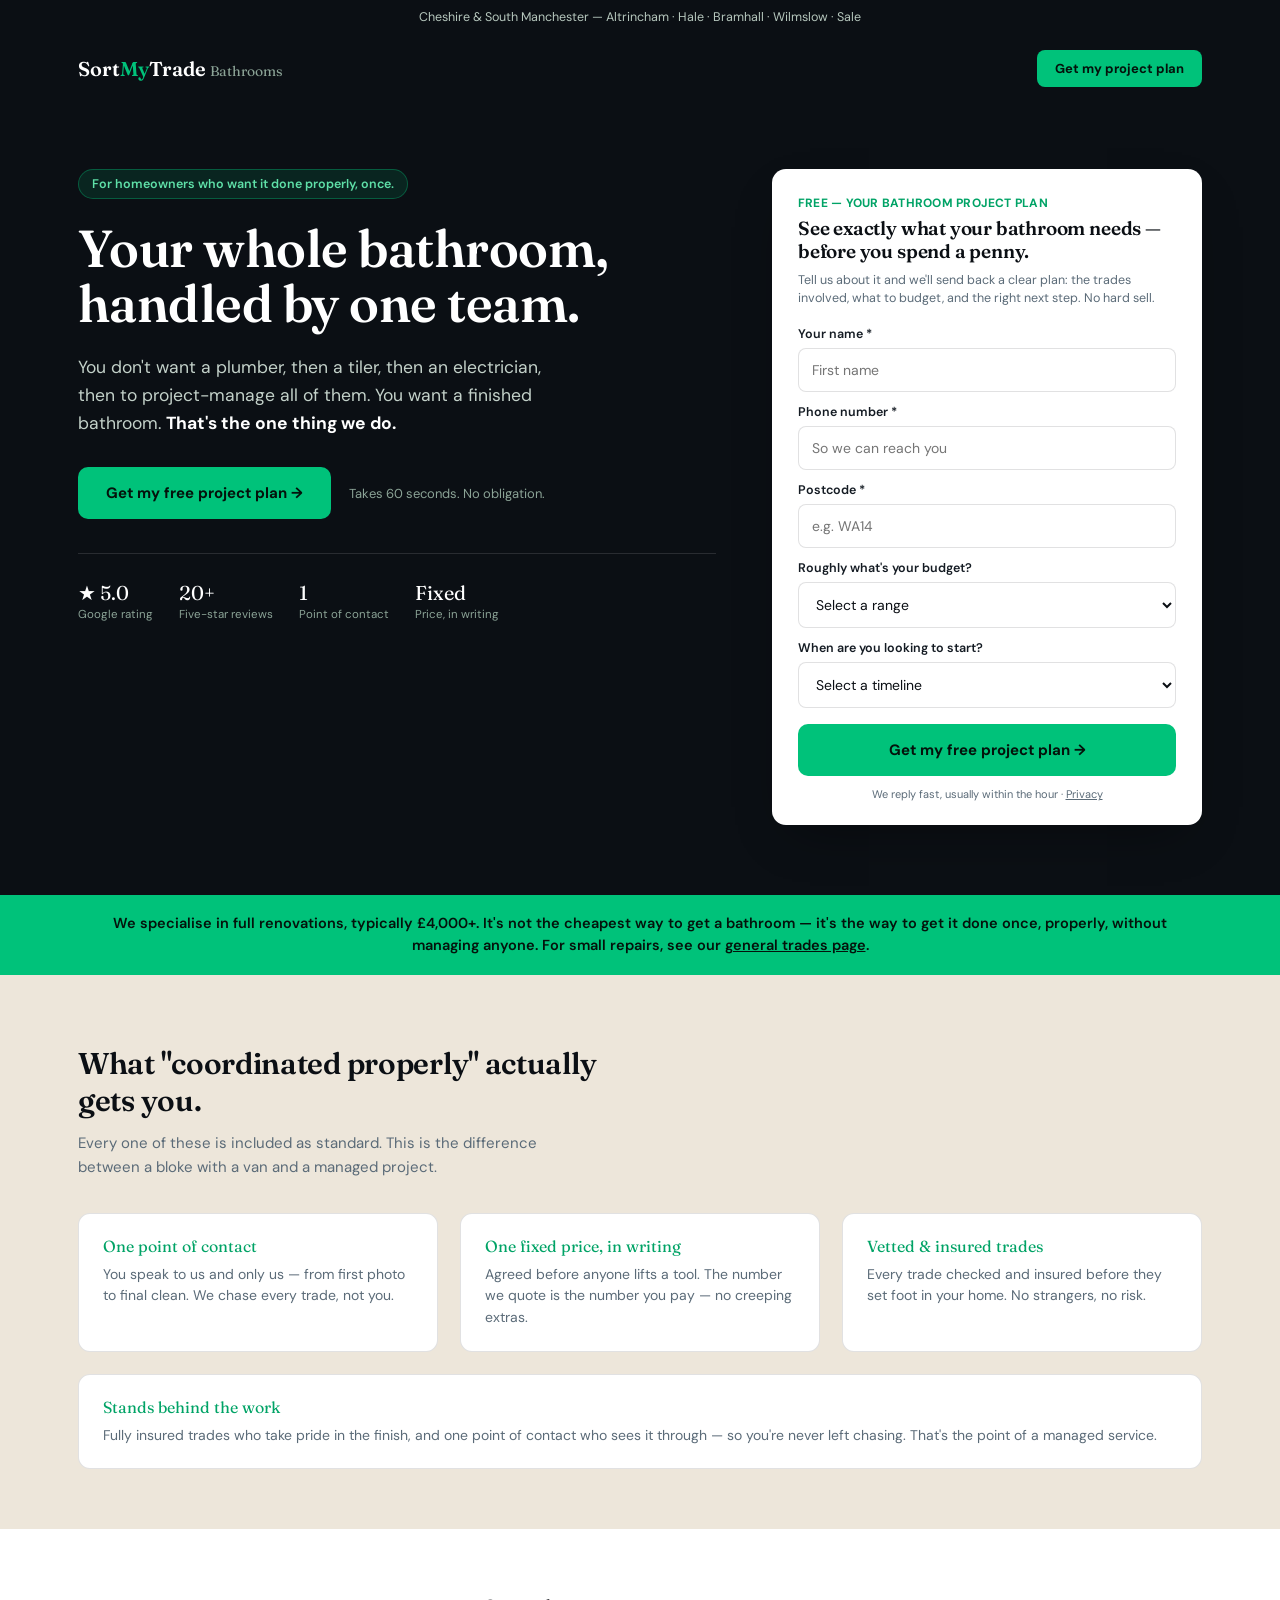
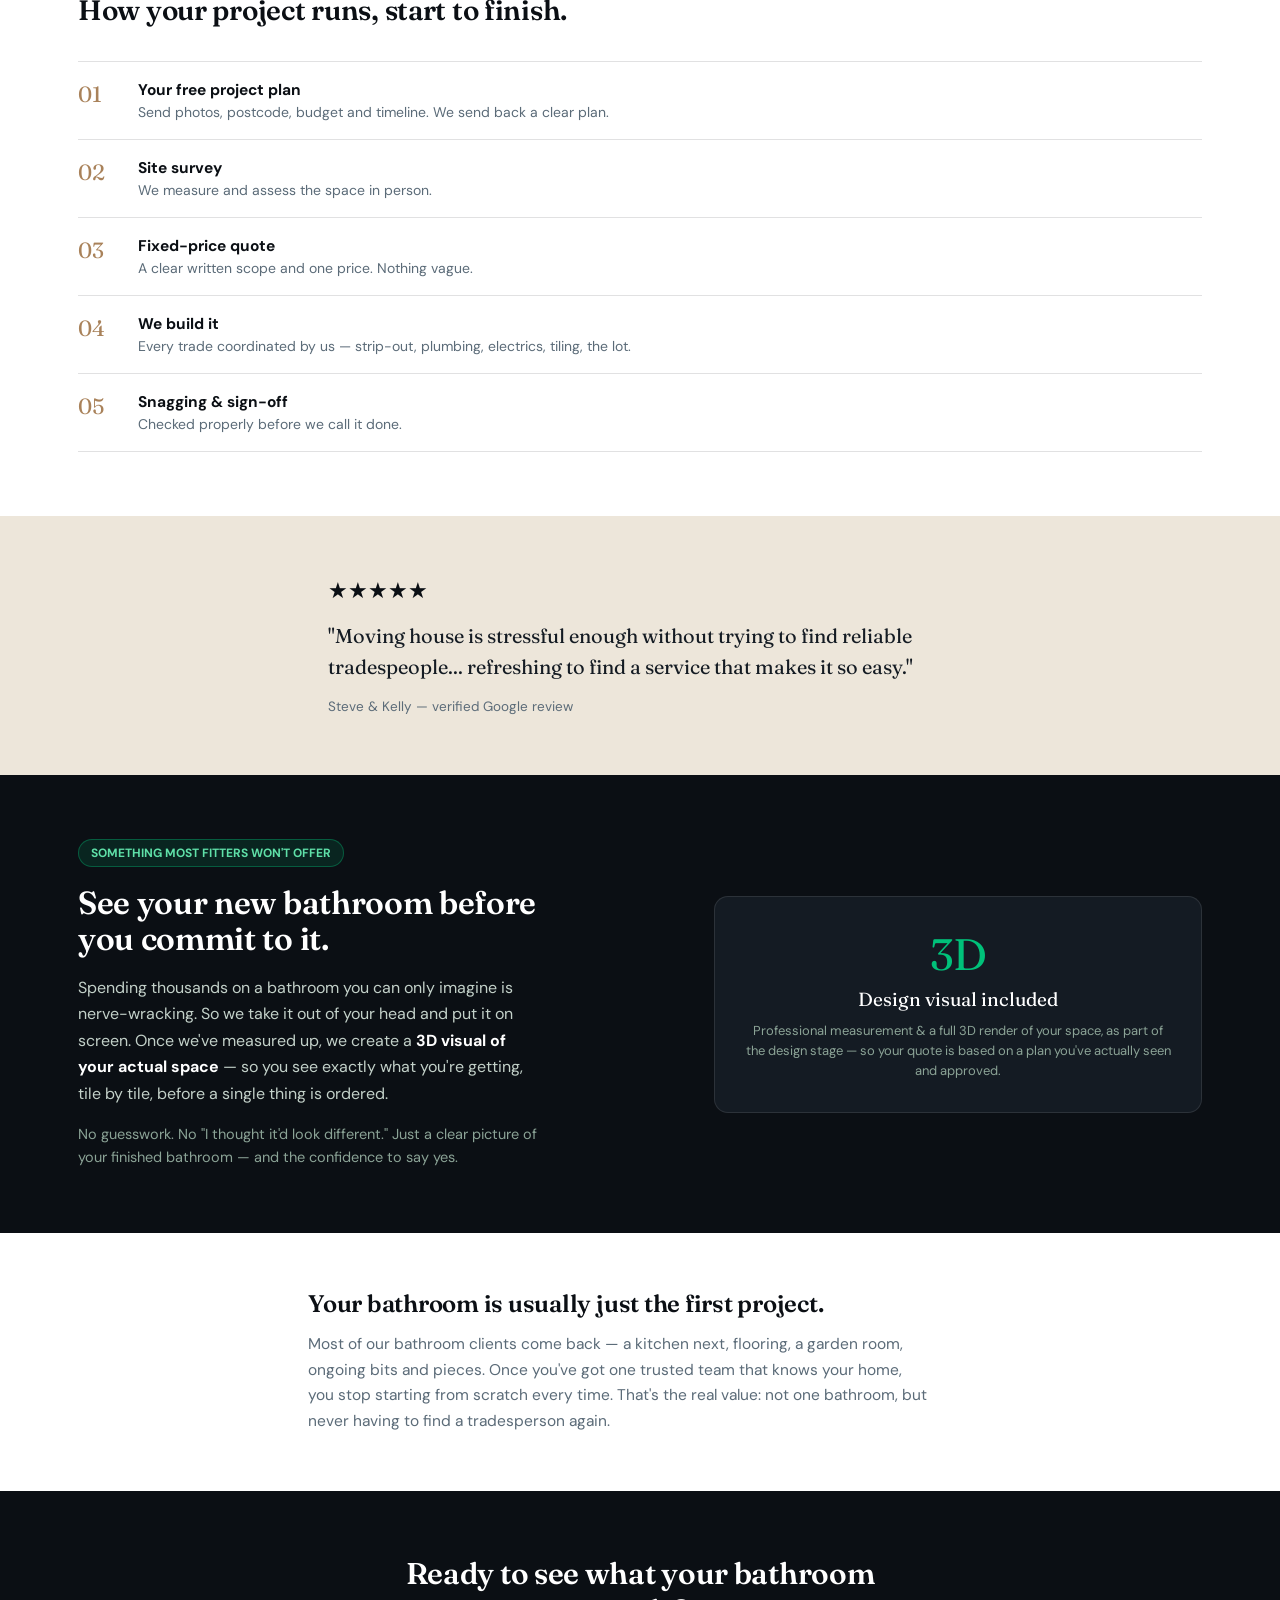
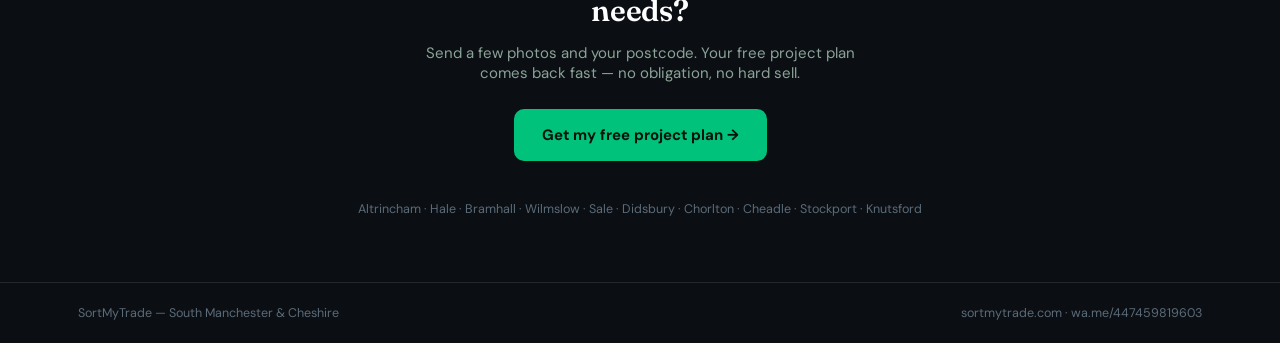
==== bathrooms.html @ dcad5e4a "Update bathrooms.html" ====
<!DOCTYPE html>
<html lang="en">
<head>
<!-- Google tag (gtag.js) -->
<script async src="https://www.googletagmanager.com/gtag/js?id=AW-18396685081"></script>
<script>
  window.dataLayer = window.dataLayer || [];
  function gtag(){dataLayer.push(arguments);}
  gtag('js', new Date());
  gtag('config', 'AW-18396685081');
</script>

<meta charset="UTF-8">
<meta name="viewport" content="width=device-width, initial-scale=1, viewport-fit=cover">
<title>Bathroom Renovations, Coordinated Properly — SortMyTrade | South Manchester & Cheshire</title>
<meta name="description" content="One team, one fixed price, one point of contact. We coordinate your entire bathroom renovation so you never chase a tradesperson again. Free bathroom project plan.">
<link rel="preconnect" href="https://fonts.googleapis.com">
<link rel="preconnect" href="https://fonts.gstatic.com" crossorigin>
<link rel="stylesheet" href="https://fonts.googleapis.com/css2?family=Fraunces:opsz,wght@9..144,400;9..144,600&family=DM+Sans:wght@400;500;600;700&display=swap">
<style>
  :root{--ink:#0B0F14;--ink2:#141B23;--stone:#EDE6DA;--panel:#FFFFFF;--emerald:#00C27A;--emerald-deep:#00A366;--slate:#5B6B78;--brass:#A9825A;--line:rgba(11,15,20,.12);}
  *{box-sizing:border-box}
  body{margin:0;font-family:'DM Sans',sans-serif;color:var(--ink);background:var(--stone);-webkit-font-smoothing:antialiased}
  h1,h2,h3{font-family:'Fraunces',serif;font-weight:600;letter-spacing:-.01em;margin:0}
  a{text-decoration:none;color:inherit}
  button{font-family:inherit}
  .wrap{max-width:1180px;margin:0 auto;padding:0 28px}
  .cta{display:inline-flex;align-items:center;gap:10px;background:var(--emerald);color:#04120B;font-weight:700;font-size:15px;padding:16px 28px;border-radius:10px;border:none;cursor:pointer;transition:background .15s,transform .1s}
  .cta:hover{background:var(--emerald-deep);color:#fff}
  .cta:active{transform:translateY(1px)}
  select,input{font-family:'DM Sans',sans-serif;font-size:14px;padding:12px 13px;border:1px solid var(--line);border-radius:8px;background:#fff;color:var(--ink);width:100%}
  select:focus,input:focus{outline:2px solid var(--emerald-deep);outline-offset:1px}
  label{font-size:12.5px;font-weight:600;color:var(--ink2);display:block;margin-bottom:6px}
  .hero-row,.proc-row{display:flex}
  @media(max-width:760px){.hero-h1{font-size:36px !important}.hero-row{flex-direction:column !important}.proc-row{flex-direction:column !important}.stack-mob{flex-direction:column !important}}
</style>
</head>
<body>
<div style="width:100%;min-height:100vh;background:var(--stone)">

  <div style="background:var(--ink);color:#B6C7BD;padding:9px 0;font-size:12.5px;text-align:center">Cheshire &amp; South Manchester — Altrincham · Hale · Bramhall · Wilmslow · Sale</div>

  <div style="background:var(--ink);padding:16px 0 26px">
    <div class="wrap" style="display:flex;align-items:center;justify-content:space-between">
      <div style="font-family:'Fraunces',serif;font-size:20px;font-weight:600;color:#fff">Sort<span style="color:var(--emerald)">My</span>Trade <span style="font-weight:400;color:#8BA396;font-size:14px">Bathrooms</span></div>
      <a href="#form" style="background:var(--emerald);color:#04120B;font-weight:700;font-size:13px;padding:10px 18px;border-radius:8px">Get my project plan</a>
    </div>
  </div>

  <div style="background:var(--ink);padding:56px 0 70px">
    <div class="wrap hero-row" style="gap:56px;align-items:flex-start;flex-wrap:wrap">
      <div style="flex:1 1 490px;min-width:300px">
        <div style="display:inline-block;background:rgba(0,194,122,.12);border:1px solid rgba(0,194,122,.35);color:#5FE0A8;font-size:12.5px;font-weight:600;padding:6px 13px;border-radius:20px;margin-bottom:22px">For homeowners who want it done properly, once.</div>
        <h1 class="hero-h1" style="color:#fff;font-size:52px;line-height:1.06;max-width:600px">Your whole bathroom, handled by one team.</h1>
        <p style="color:#C3D1C9;font-size:17.5px;line-height:1.6;max-width:490px;margin:22px 0 0">You don't want a plumber, then a tiler, then an electrician, then to project-manage all of them. You want a finished bathroom. <b style="color:#fff">That's the one thing we do.</b></p>
        <div style="display:flex;align-items:center;gap:18px;flex-wrap:wrap;margin:30px 0 0">
          <a href="#form" class="cta">Get my free project plan →</a>
          <span style="color:#8BA396;font-size:13px">Takes 60 seconds. No obligation.</span>
        </div>
        <div style="display:flex;gap:26px;flex-wrap:wrap;margin:34px 0 0;padding-top:26px;border-top:1px solid rgba(255,255,255,.12)">
          <div><div style="font-family:'Fraunces',serif;font-size:20px;color:#fff">★ 5.0</div><div style="font-size:11.5px;color:#8BA396;margin-top:2px">Google rating</div></div>
          <div><div style="font-family:'Fraunces',serif;font-size:20px;color:#fff">20+</div><div style="font-size:11.5px;color:#8BA396;margin-top:2px">Five-star reviews</div></div>
          <div><div style="font-family:'Fraunces',serif;font-size:20px;color:#fff">1</div><div style="font-size:11.5px;color:#8BA396;margin-top:2px">Point of contact</div></div>
          <div><div style="font-family:'Fraunces',serif;font-size:20px;color:#fff">Fixed</div><div style="font-size:11.5px;color:#8BA396;margin-top:2px">Price, in writing</div></div>
        </div>
      </div>

      <div id="form" style="flex:1 1 370px;min-width:300px;max-width:430px;background:var(--panel);border-radius:14px;padding:26px 26px 24px;box-shadow:0 20px 50px -20px rgba(0,0,0,.45)">
        <div style="font-size:12px;font-weight:700;color:var(--emerald-deep);letter-spacing:.02em;margin-bottom:6px">FREE — YOUR BATHROOM PROJECT PLAN</div>
        <h3 style="font-size:19px;line-height:1.2">See exactly what your bathroom needs — before you spend a penny.</h3>
        <p style="font-size:12.5px;color:var(--slate);margin:8px 0 18px;line-height:1.5">Tell us about it and we'll send back a clear plan: the trades involved, what to budget, and the right next step. No hard sell.</p>
        <div style="margin-bottom:12px"><label for="name">Your name *</label><input id="name" type="text" placeholder="First name"></div>
        <div style="margin-bottom:12px"><label for="phone">Phone number *</label><input id="phone" type="tel" placeholder="So we can reach you"></div>
        <div style="margin-bottom:12px"><label for="postcode">Postcode *</label><input id="postcode" type="text" placeholder="e.g. WA14"></div>
        <div style="margin-bottom:12px"><label for="budget">Roughly what's your budget?</label>
          <select id="budget"><option value="">Select a range</option><option value="Under £4,000">Under £4,000 (smaller update)</option><option value="£4,000–£7,000">£4,000–£7,000</option><option value="£7,000–£12,000">£7,000–£12,000</option><option value="£12,000+">£12,000+</option></select>
        </div>
        <div style="margin-bottom:16px"><label for="timeline">When are you looking to start?</label>
          <select id="timeline"><option value="">Select a timeline</option><option value="ASAP">As soon as possible</option><option value="Within 3 months">Within 3 months</option><option value="3–6 months">3–6 months</option><option value="Just planning">Just planning for now</option></select>
        </div>
        <div id="form-error" style="display:none;font-size:12px;color:#c0392b;margin-bottom:10px">Please add your name, phone and postcode.</div>
        <button id="formCta" class="cta" style="width:100%;justify-content:center">Get my free project plan →</button>
        <button id="waCta" class="cta" style="width:100%;justify-content:center;margin-top:10px;background:#20232b;color:#fff;display:none">Or continue on WhatsApp →</button>
        <div style="text-align:center;font-size:11px;color:var(--slate);margin-top:11px">We reply fast, usually within the hour · <a href="privacy.html" style="color:var(--slate);text-decoration:underline">Privacy</a></div>
      </div>
    </div>
  </div>

  <div style="background:var(--emerald);padding:18px 0">
    <div class="wrap" style="text-align:center;color:#04120B;font-size:14.5px;font-weight:600;line-height:1.5">We specialise in full renovations, typically £4,000+. It's not the cheapest way to get a bathroom — it's the way to get it done once, properly, without managing anyone. For small repairs, see our <a href="index.html" style="color:#04120B;text-decoration:underline">general trades page</a>.</div>
  </div>

  <div style="padding:70px 0 60px">
    <div class="wrap">
      <h2 style="font-size:30px;max-width:540px">What "coordinated properly" actually gets you.</h2>
      <p style="color:var(--slate);font-size:15px;max-width:520px;margin:12px 0 34px;line-height:1.6">Every one of these is included as standard. This is the difference between a bloke with a van and a managed project.</p>
      <div class="hero-row stack-mob" style="gap:22px;flex-wrap:wrap">
        <div style="flex:1 1 280px;background:var(--panel);border-radius:12px;padding:22px 24px;border:1px solid var(--line)"><div style="font-family:'Fraunces',serif;font-size:16px;color:var(--emerald-deep);margin-bottom:8px">One point of contact</div><div style="font-size:14px;color:var(--slate);line-height:1.55">You speak to us and only us — from first photo to final clean. We chase every trade, not you.</div></div>
        <div style="flex:1 1 280px;background:var(--panel);border-radius:12px;padding:22px 24px;border:1px solid var(--line)"><div style="font-family:'Fraunces',serif;font-size:16px;color:var(--emerald-deep);margin-bottom:8px">One fixed price, in writing</div><div style="font-size:14px;color:var(--slate);line-height:1.55">Agreed before anyone lifts a tool. The number we quote is the number you pay — no creeping extras.</div></div>
        <div style="flex:1 1 280px;background:var(--panel);border-radius:12px;padding:22px 24px;border:1px solid var(--line)"><div style="font-family:'Fraunces',serif;font-size:16px;color:var(--emerald-deep);margin-bottom:8px">Vetted &amp; insured trades</div><div style="font-size:14px;color:var(--slate);line-height:1.55">Every trade checked and insured before they set foot in your home. No strangers, no risk.</div></div>
        <div style="flex:1 1 280px;background:var(--panel);border-radius:12px;padding:22px 24px;border:1px solid var(--line)"><div style="font-family:'Fraunces',serif;font-size:16px;color:var(--emerald-deep);margin-bottom:8px">Stands behind the work</div><div style="font-size:14px;color:var(--slate);line-height:1.55">Fully insured trades who take pride in the finish, and one point of contact who sees it through — so you're never left chasing. That's the point of a managed service.</div></div>
      </div>
    </div>
  </div>

  <div style="background:var(--panel);padding:64px 0">
    <div class="wrap">
      <h2 style="font-size:28px;max-width:520px">How your project runs, start to finish.</h2>
      <div style="margin-top:34px;display:flex;flex-direction:column">
        <div class="proc-row" style="gap:24px;padding:18px 0;border-top:1px solid var(--line)"><div style="font-family:'Fraunces',serif;font-size:22px;color:var(--brass);width:36px;flex-shrink:0">01</div><div style="flex:1"><div style="font-weight:700;font-size:15.5px">Your free project plan</div><div style="color:var(--slate);font-size:14px;margin-top:3px">Send photos, postcode, budget and timeline. We send back a clear plan.</div></div></div>
        <div class="proc-row" style="gap:24px;padding:18px 0;border-top:1px solid var(--line)"><div style="font-family:'Fraunces',serif;font-size:22px;color:var(--brass);width:36px;flex-shrink:0">02</div><div style="flex:1"><div style="font-weight:700;font-size:15.5px">Site survey</div><div style="color:var(--slate);font-size:14px;margin-top:3px">We measure and assess the space in person.</div></div></div>
        <div class="proc-row" style="gap:24px;padding:18px 0;border-top:1px solid var(--line)"><div style="font-family:'Fraunces',serif;font-size:22px;color:var(--brass);width:36px;flex-shrink:0">03</div><div style="flex:1"><div style="font-weight:700;font-size:15.5px">Fixed-price quote</div><div style="color:var(--slate);font-size:14px;margin-top:3px">A clear written scope and one price. Nothing vague.</div></div></div>
        <div class="proc-row" style="gap:24px;padding:18px 0;border-top:1px solid var(--line)"><div style="font-family:'Fraunces',serif;font-size:22px;color:var(--brass);width:36px;flex-shrink:0">04</div><div style="flex:1"><div style="font-weight:700;font-size:15.5px">We build it</div><div style="color:var(--slate);font-size:14px;margin-top:3px">Every trade coordinated by us — strip-out, plumbing, electrics, tiling, the lot.</div></div></div>
        <div class="proc-row" style="gap:24px;padding:18px 0;border-top:1px solid var(--line);border-bottom:1px solid var(--line)"><div style="font-family:'Fraunces',serif;font-size:22px;color:var(--brass);width:36px;flex-shrink:0">05</div><div style="flex:1"><div style="font-weight:700;font-size:15.5px">Snagging &amp; sign-off</div><div style="color:var(--slate);font-size:14px;margin-top:3px">Checked properly before we call it done.</div></div></div>
      </div>
    </div>
  </div>

  <div style="background:var(--stone);padding:60px 0">
    <div class="wrap" style="max-width:680px">
      <div style="font-family:'Fraunces',serif;font-size:22px">★★★★★</div>
      <p style="font-size:20px;line-height:1.55;font-family:'Fraunces',serif;font-weight:400;margin:16px 0 0;color:var(--ink2)">"Moving house is stressful enough without trying to find reliable tradespeople... refreshing to find a service that makes it so easy."</p>
      <div style="margin-top:16px;font-size:13.5px;color:var(--slate)">Steve &amp; Kelly — verified Google review</div>
    </div>
  </div>

  <!-- 3D VISUAL — the remarkable differentiator (Godin: risk-reversal made visual) -->
  <div style="background:var(--ink);padding:64px 0">
    <div class="wrap hero-row" style="gap:48px;align-items:center;flex-wrap:wrap">
      <div style="flex:1 1 420px;min-width:300px">
        <div style="display:inline-block;background:rgba(0,194,122,.12);border:1px solid rgba(0,194,122,.35);color:#5FE0A8;font-size:12px;font-weight:700;padding:5px 12px;border-radius:20px;margin-bottom:18px">SOMETHING MOST FITTERS WON'T OFFER</div>
        <h2 style="color:#fff;font-size:32px;line-height:1.12;max-width:460px">See your new bathroom before you commit to it.</h2>
        <p style="color:#C3D1C9;font-size:16px;line-height:1.65;margin:18px 0 0;max-width:460px">
          Spending thousands on a bathroom you can only imagine is nerve-wracking. So we take it out of your head and put it on screen. Once we've measured up, we create a <b style="color:#fff">3D visual of your actual space</b> — so you see exactly what you're getting, tile by tile, before a single thing is ordered.
        </p>
        <p style="color:#8BA396;font-size:14.5px;line-height:1.6;margin:16px 0 0;max-width:460px">
          No guesswork. No "I thought it'd look different." Just a clear picture of your finished bathroom — and the confidence to say yes.
        </p>
      </div>
      <div style="flex:1 1 320px;min-width:280px">
        <div style="background:#141B23;border:1px solid rgba(255,255,255,.1);border-radius:14px;padding:30px;text-align:center">
          <div style="font-family:'Fraunces',serif;font-size:44px;color:var(--emerald)">3D</div>
          <div style="font-family:'Fraunces',serif;font-size:19px;color:#fff;margin-top:6px">Design visual included</div>
          <div style="font-size:13px;color:#8BA396;margin-top:10px;line-height:1.55">Professional measurement &amp; a full 3D render of your space, as part of the design stage — so your quote is based on a plan you've actually seen and approved.</div>
        </div>
      </div>
    </div>
  </div>

  <div style="background:var(--panel);padding:56px 0">
    <div class="wrap" style="max-width:720px">
      <h2 style="font-size:24px;max-width:600px">Your bathroom is usually just the first project.</h2>
      <p style="color:var(--slate);font-size:15.5px;line-height:1.65;margin:14px 0 0;max-width:620px">Most of our bathroom clients come back — a kitchen next, flooring, a garden room, ongoing bits and pieces. Once you've got one trusted team that knows your home, you stop starting from scratch every time. That's the real value: not one bathroom, but never having to find a tradesperson again.</p>
    </div>
  </div>

  <div style="background:var(--ink);padding:64px 0">
    <div class="wrap" style="text-align:center">
      <h2 style="color:#fff;font-size:30px;max-width:520px;margin:0 auto">Ready to see what your bathroom needs?</h2>
      <p style="color:#8BA396;font-size:15px;margin:14px auto 0;max-width:440px">Send a few photos and your postcode. Your free project plan comes back fast — no obligation, no hard sell.</p>
      <div style="margin-top:26px"><a href="#form" class="cta">Get my free project plan →</a></div>
      <div style="margin-top:36px"><span style="color:#5B6B78;font-size:12.5px">Altrincham · Hale · Bramhall · Wilmslow · Sale · Didsbury · Chorlton · Cheadle · Stockport · Knutsford</span></div>
    </div>
  </div>

  <div style="background:var(--ink);padding:22px 0;border-top:1px solid rgba(255,255,255,.1)">
    <div class="wrap" style="display:flex;justify-content:space-between;flex-wrap:wrap;gap:10px">
      <div style="font-size:12.5px;color:#5B6B78">SortMyTrade — South Manchester &amp; Cheshire</div>
      <div style="font-size:12.5px;color:#5B6B78">sortmytrade.com · wa.me/447459819603</div>
    </div>
  </div>
</div>
<script>
  var WA_NUMBER='447459819603';
  function waLink(t){return 'https://wa.me/'+WA_NUMBER+'?text='+encodeURIComponent(t);}

  function getVals(){
    return {
      name: document.getElementById('name').value.trim(),
      phone: document.getElementById('phone').value.trim(),
      postcode: document.getElementById('postcode').value.trim(),
      budget: document.getElementById('budget').value,
      timeline: document.getElementById('timeline').value
    };
  }
  function buildMsg(v){
    return ["Hi, I'd like my free bathroom project plan.",
      'Name: '+(v.name||'—'),
      'Phone: '+(v.phone||'—'),
      'Postcode: '+(v.postcode||'—'),
      'Budget: '+(v.budget||'—'),
      'Timeline: '+(v.timeline||'—')].join('\n');
  }

  // STEP 1 — capture the lead (name+phone+postcode required). This fires FIRST,
  // so you keep the lead even if they never open WhatsApp.
  document.getElementById('formCta').addEventListener('click',function(){
    var v=getVals();
    if(!v.name || !v.phone || !v.postcode){
      document.getElementById('form-error').style.display='block';
      return;
    }
    document.getElementById('form-error').style.display='none';

    // --- LEAD CAPTURE (Formspree) ---
    // Posts the lead to your inbox instantly, even if they never open WhatsApp.
    try{
      fetch('https://formspree.io/f/xdeavvne', {
        method: 'POST',
        headers: {'Content-Type': 'application/json', 'Accept': 'application/json'},
        body: JSON.stringify({
          name: v.name,
          phone: v.phone,
          postcode: v.postcode,
          budget: v.budget || 'not given',
          timeline: v.timeline || 'not given',
          source: 'Bathroom landing page'
        })
      }).catch(function(){ /* fail silently — user still gets the WhatsApp option */ });
    }catch(e){}

    // --- GOOGLE ADS CONVERSION: form submit ---
    // gtag('event','conversion',{'send_to':'AW-XXXXXXXXX/FORM_SUBMIT_LABEL'});

    // Confirm + reveal the WhatsApp option
    var btn=this;
    btn.textContent='✓ Got it — we\u2019ll be in touch';
    btn.style.background='#1a7a3c'; btn.style.color='#fff';
    document.getElementById('waCta').style.display='flex';
  });

  // STEP 2 — optional WhatsApp continue (tracked separately)
  document.getElementById('waCta').addEventListener('click',function(){
    var v=getVals();
    // --- GOOGLE ADS CONVERSION: whatsapp click ---
    // gtag('event','conversion',{'send_to':'AW-XXXXXXXXX/WHATSAPP_LABEL'});
    window.open(waLink(buildMsg(v)),'_blank');
  });
</script>
</body>
</html>
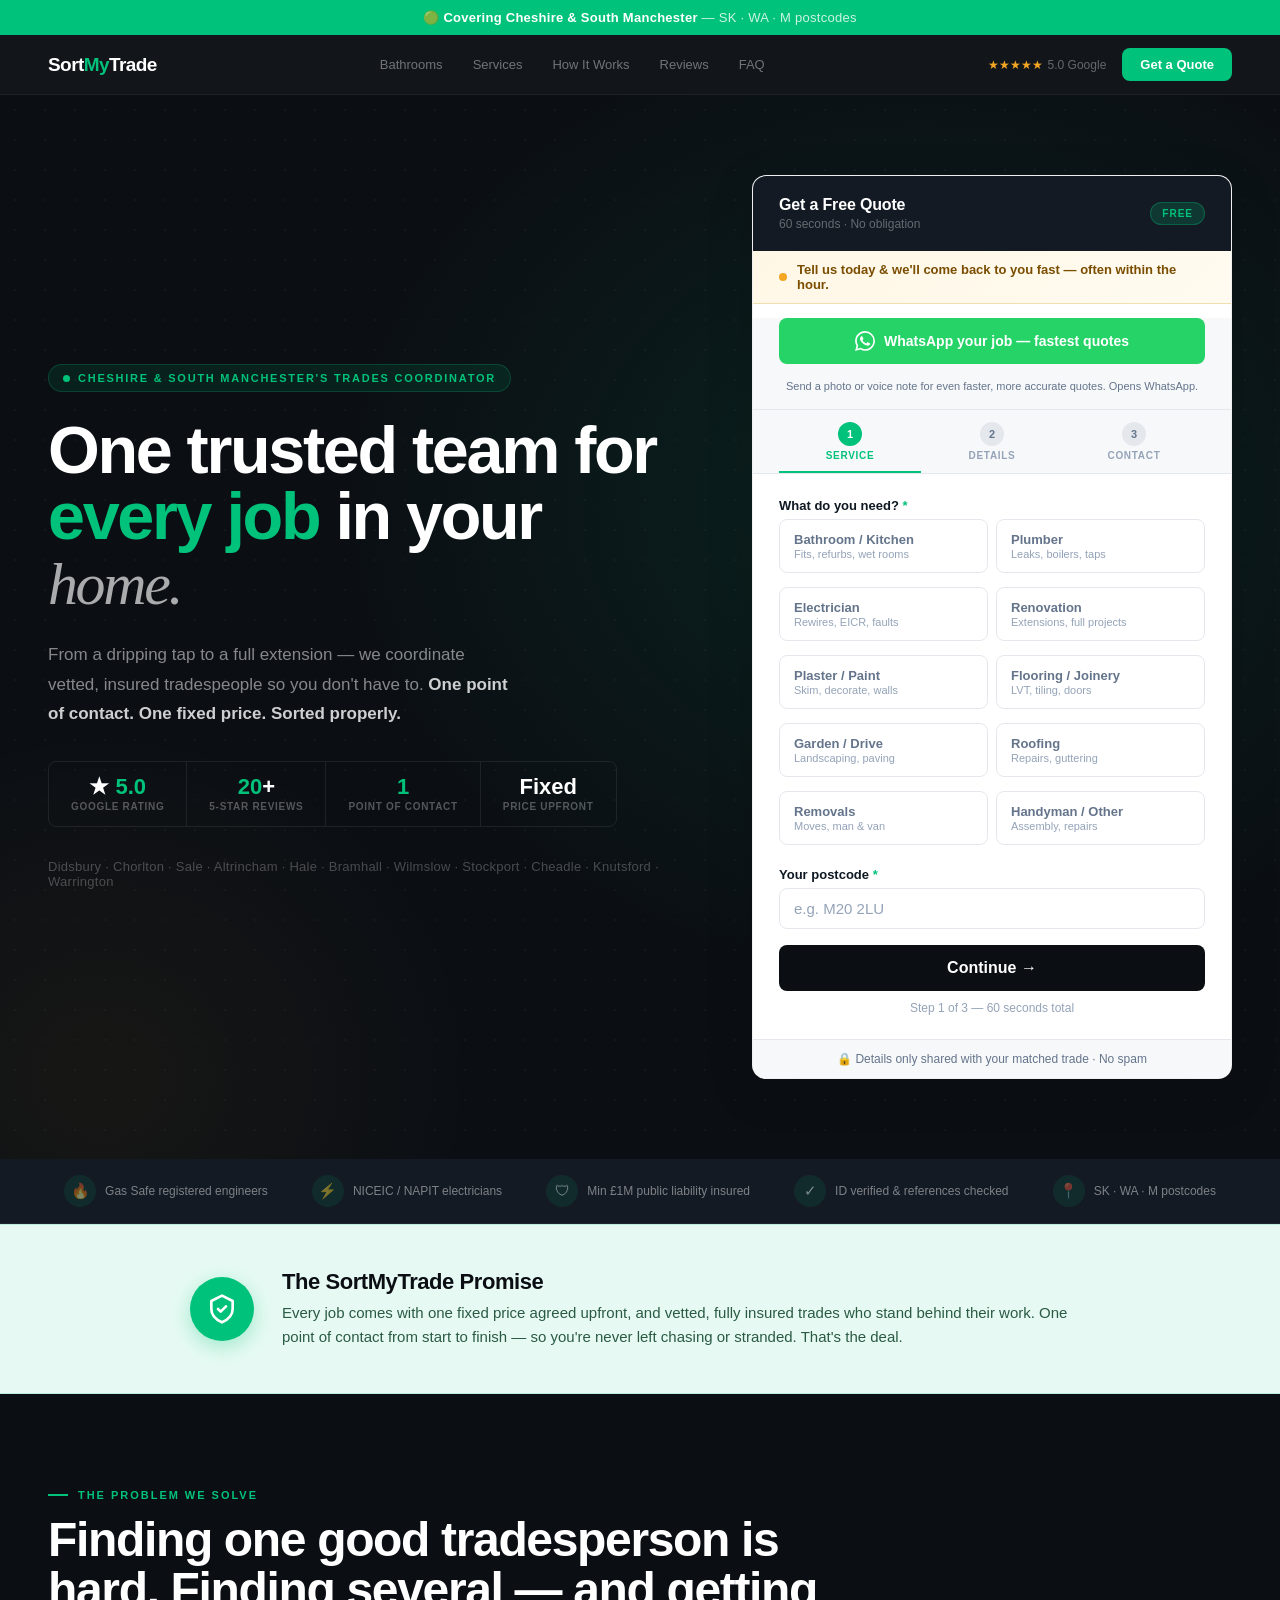
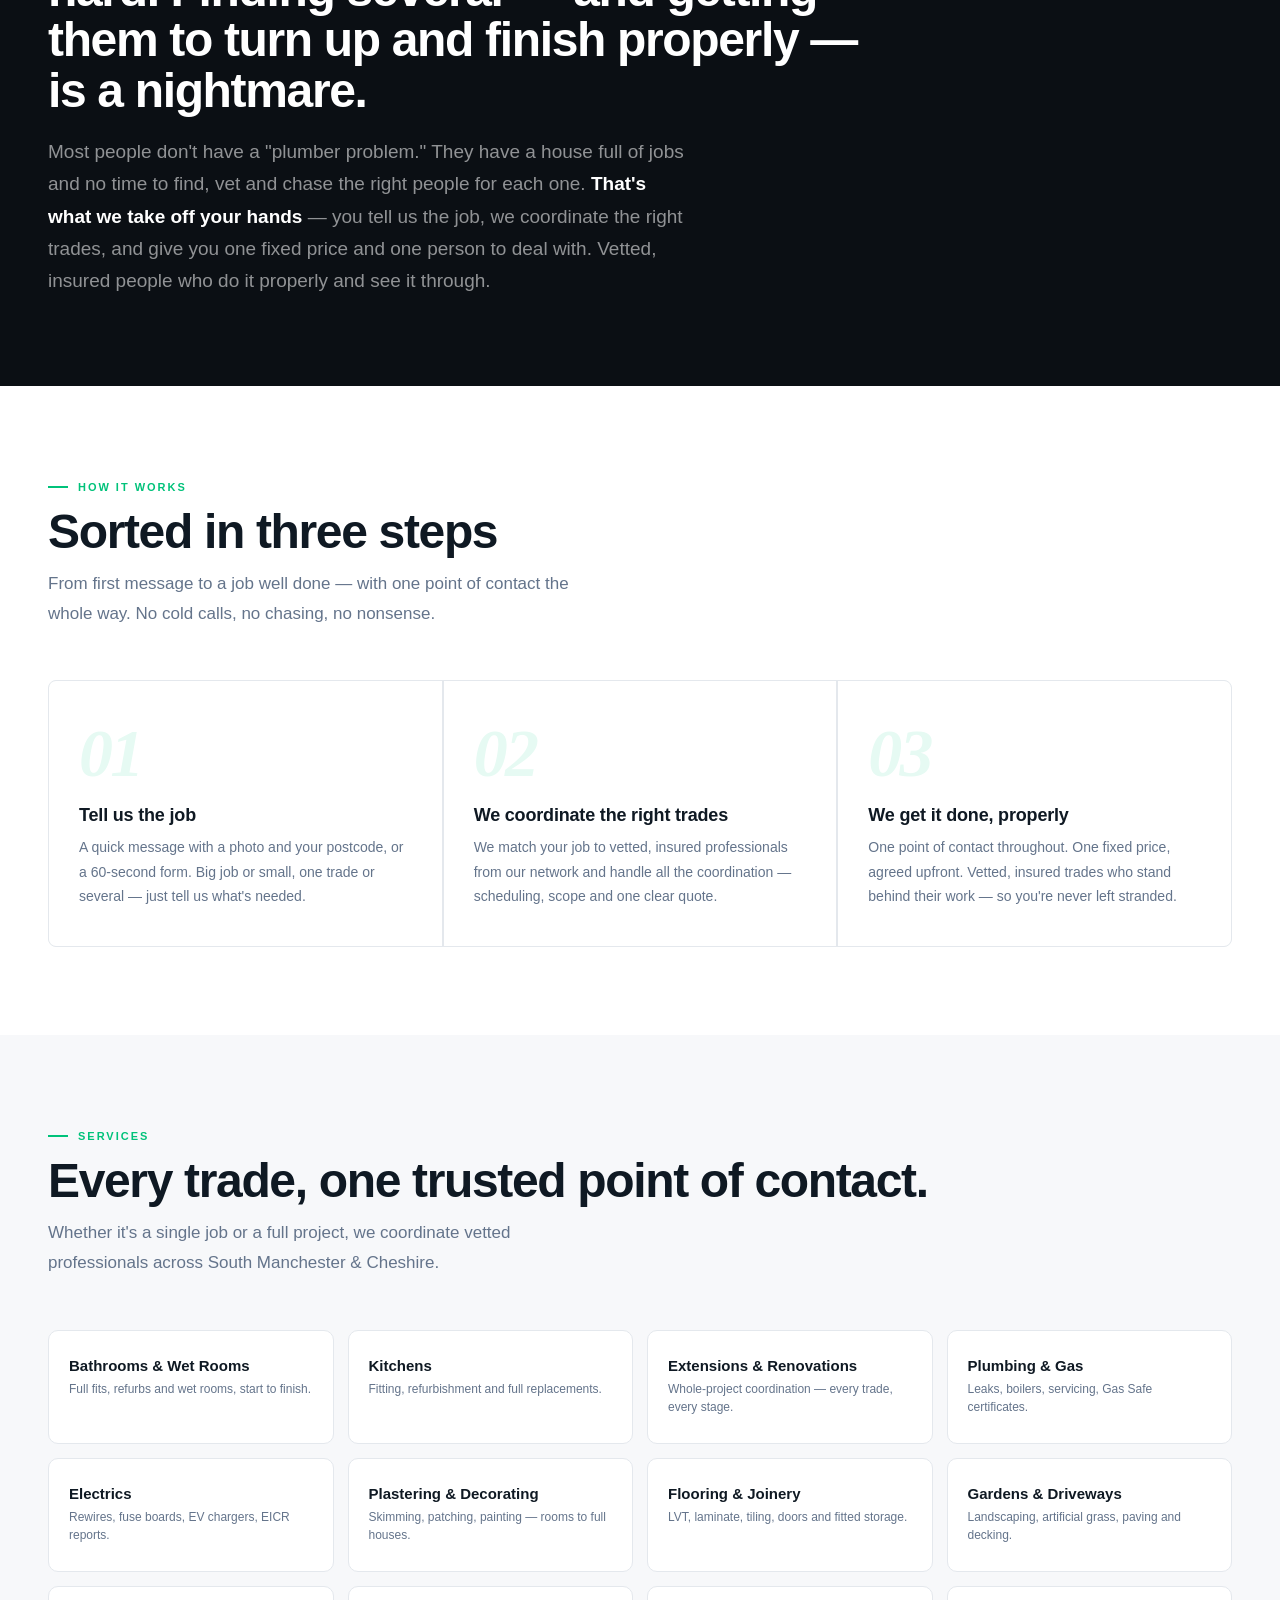
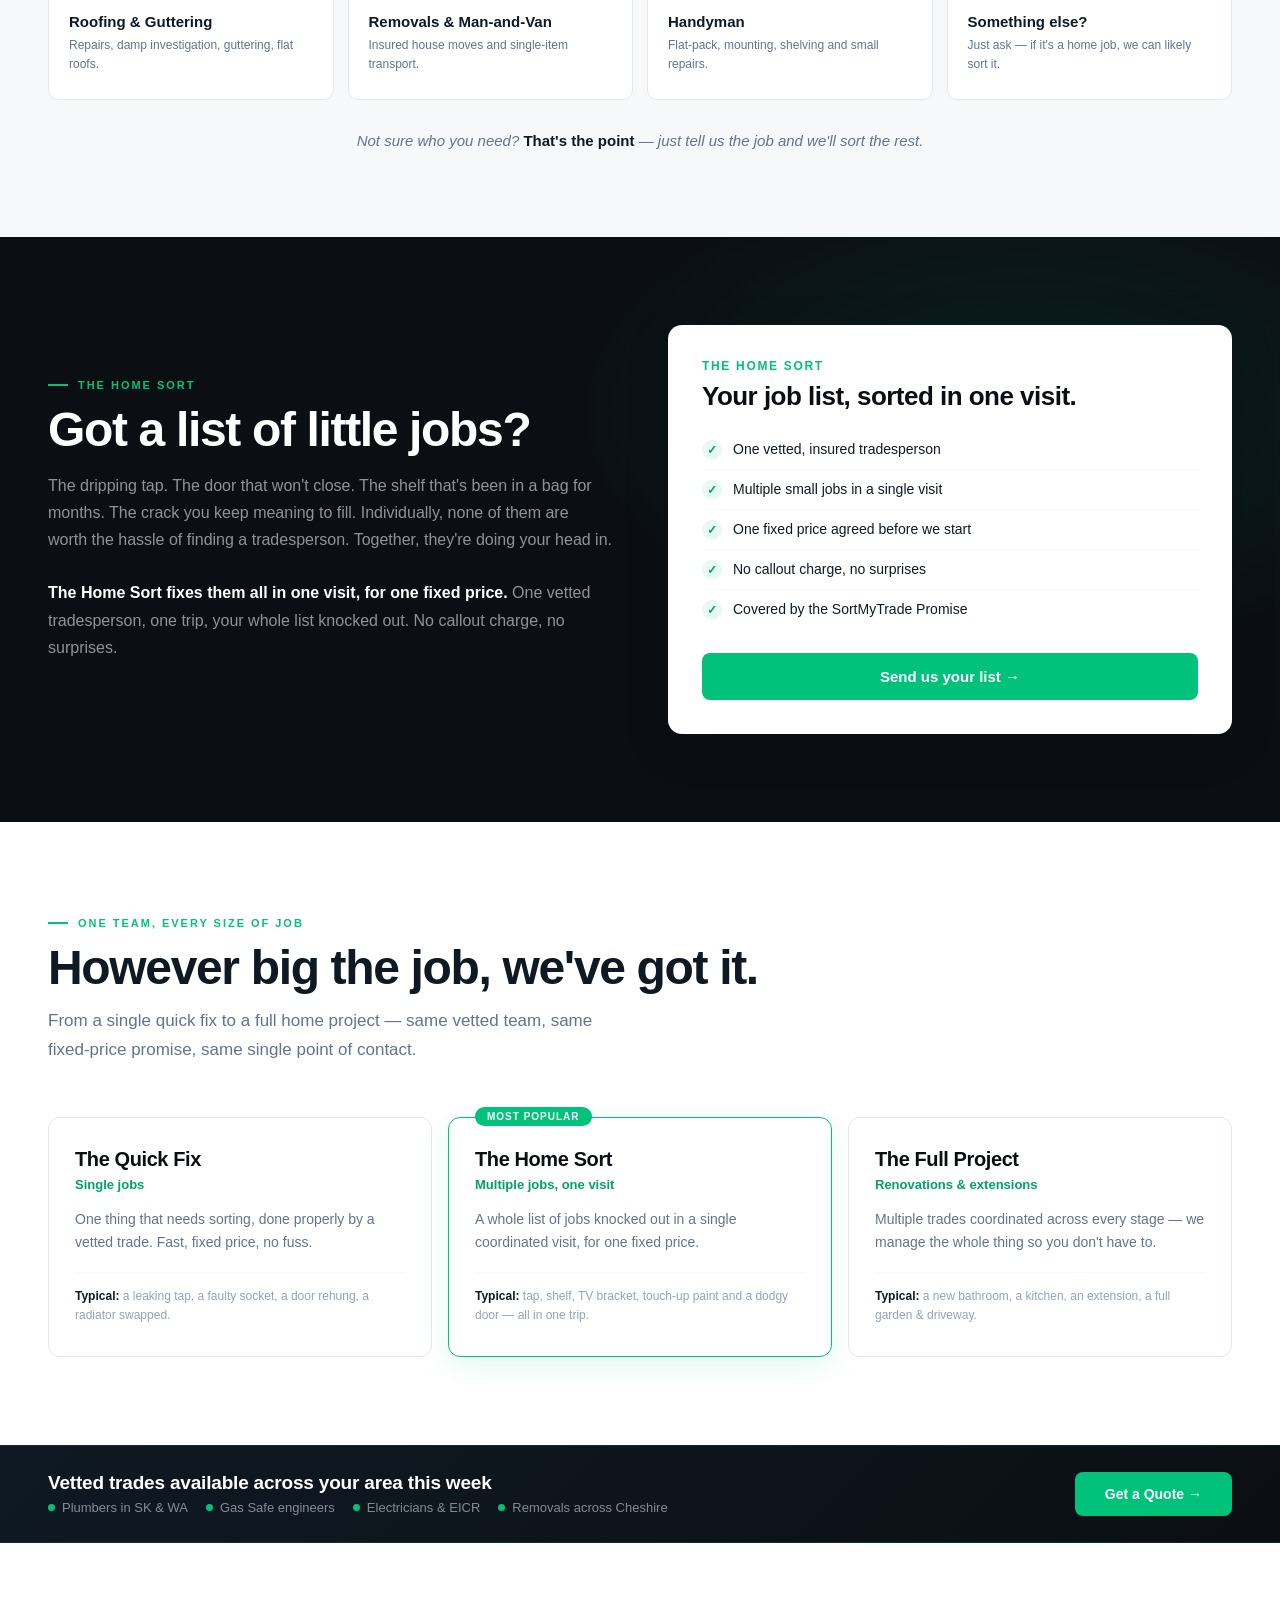
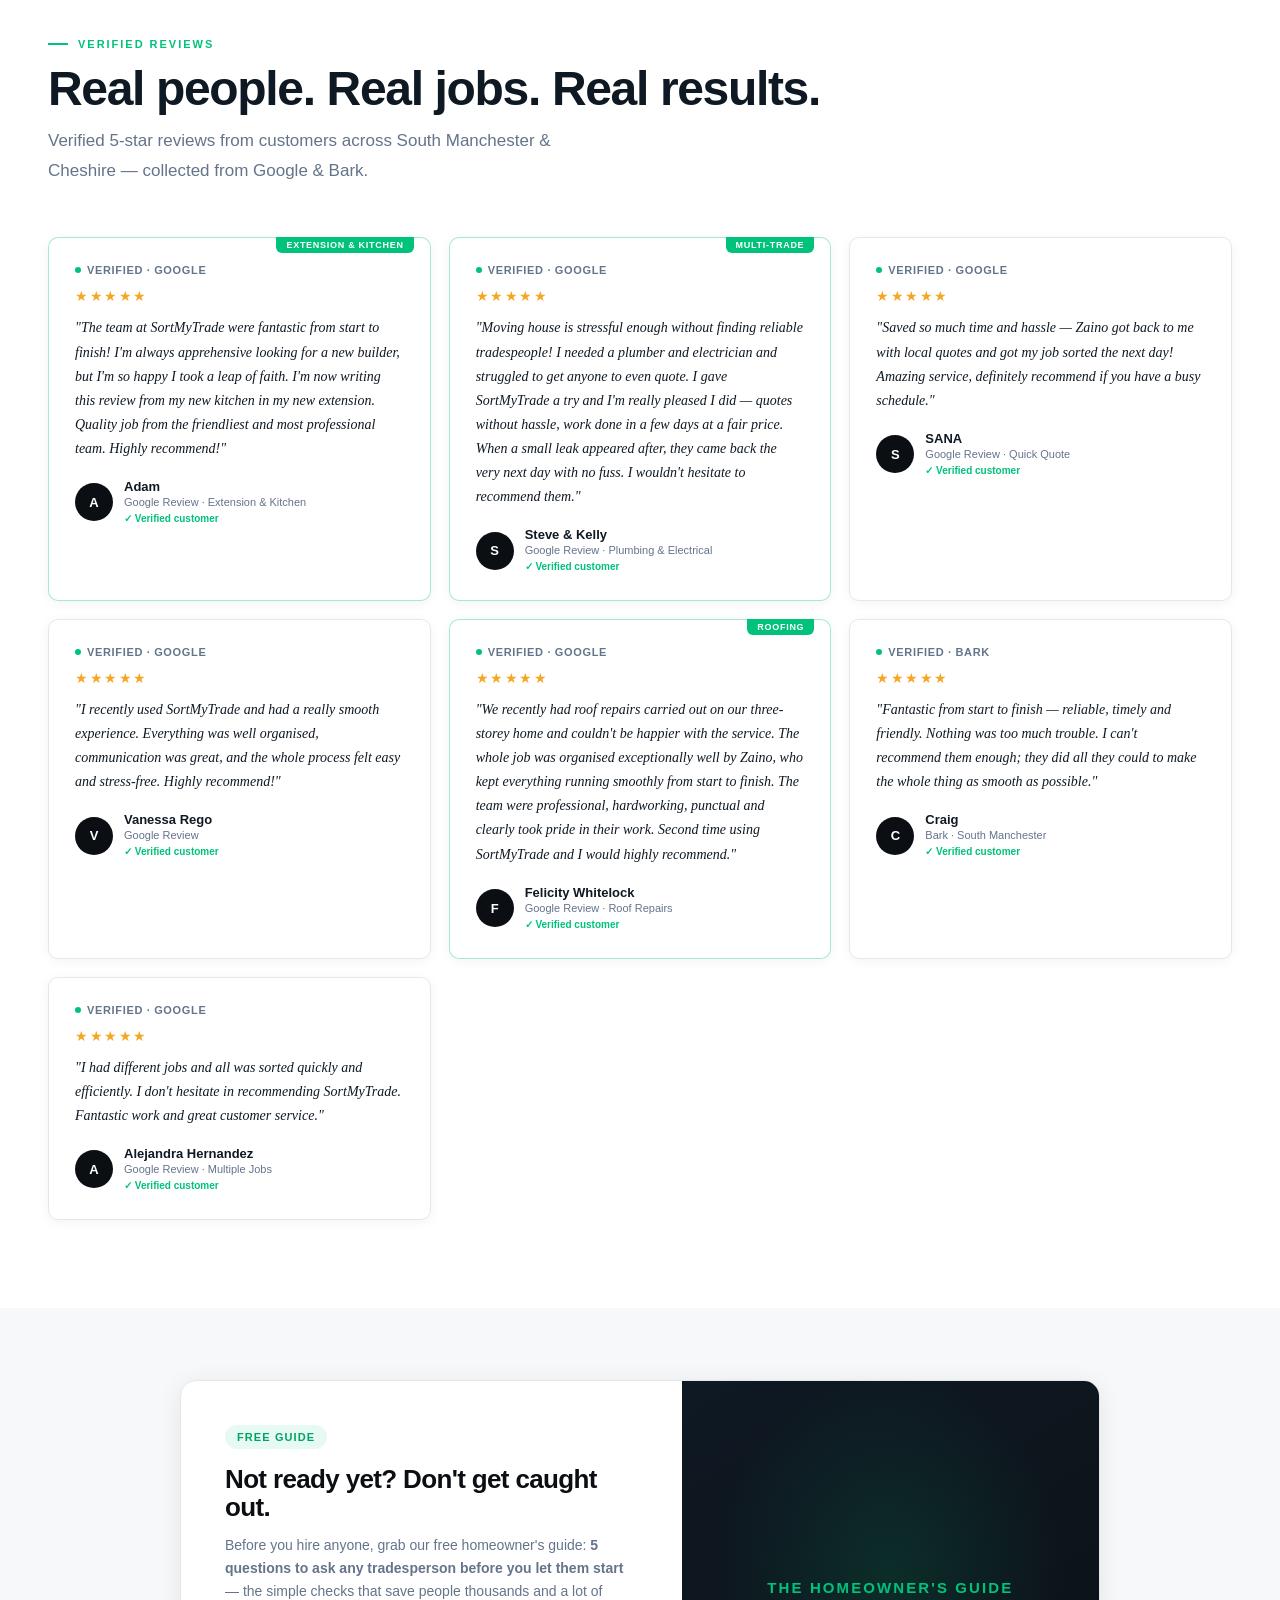
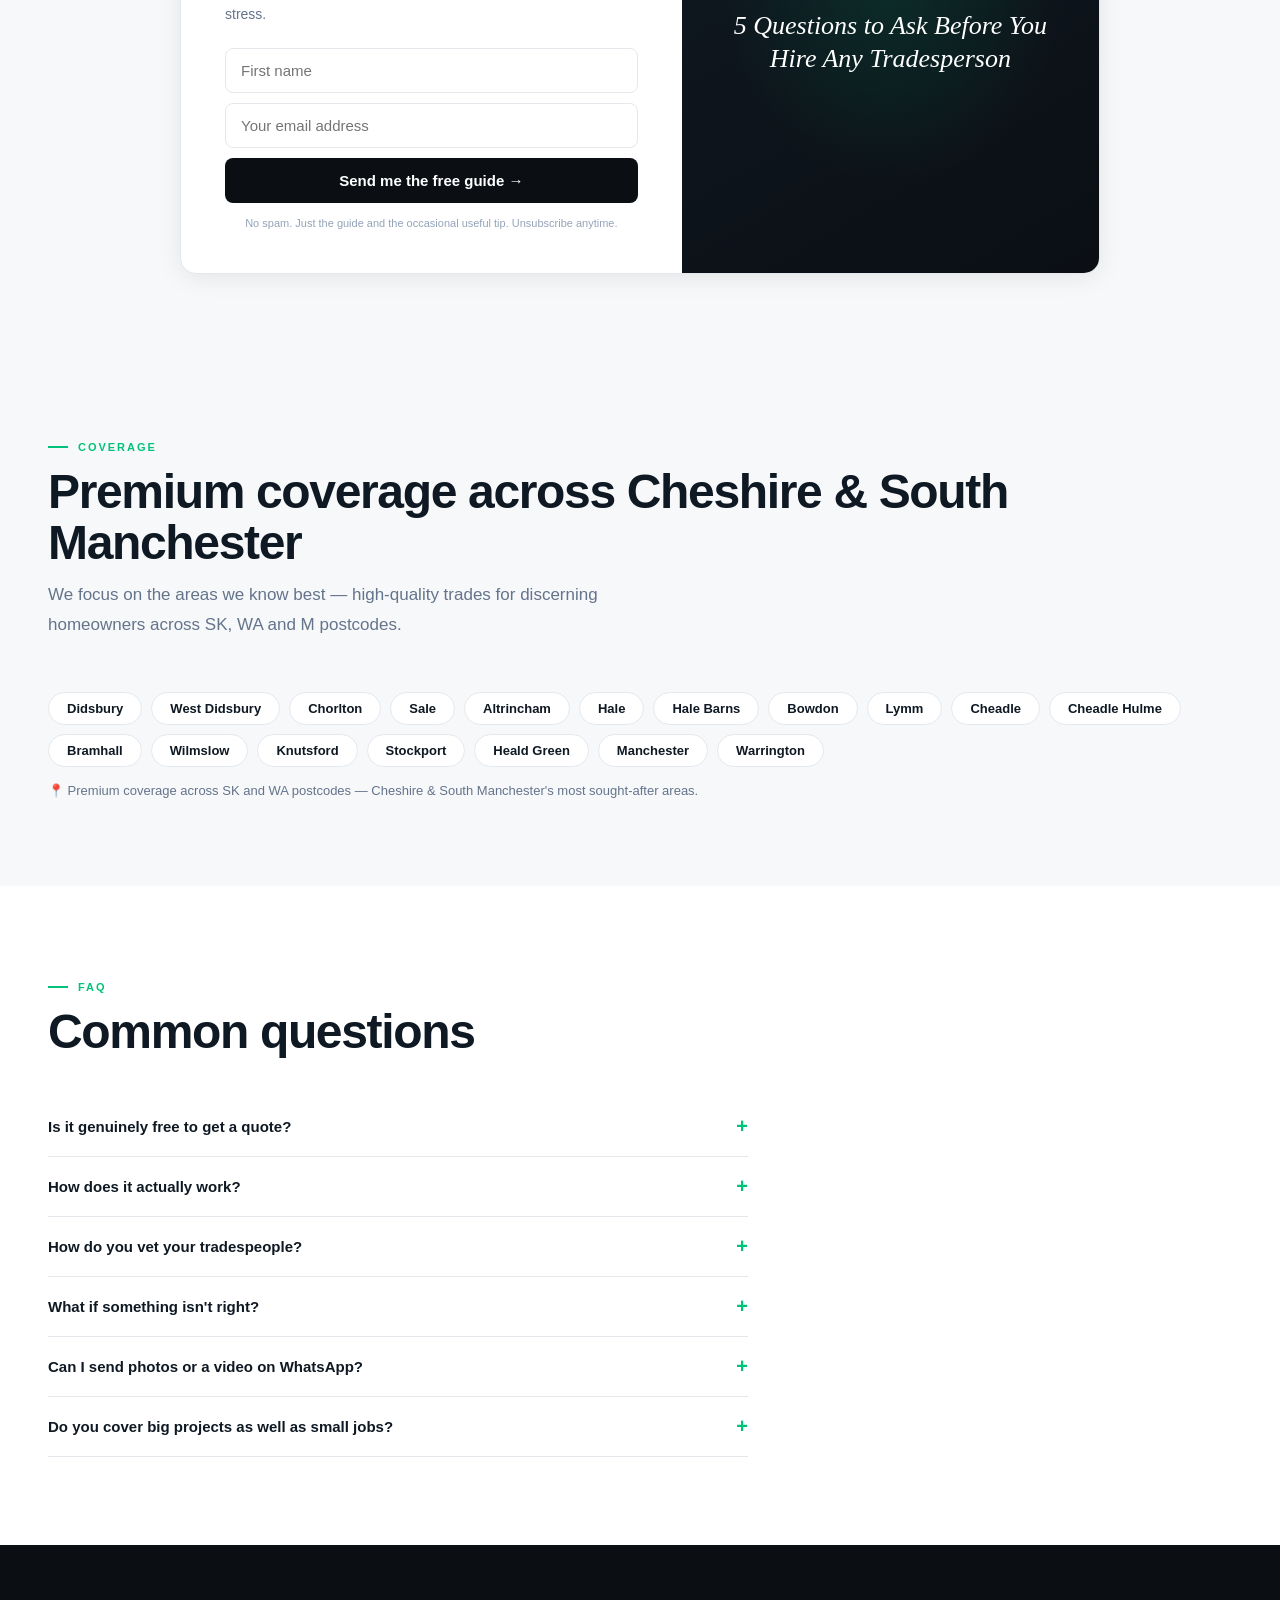
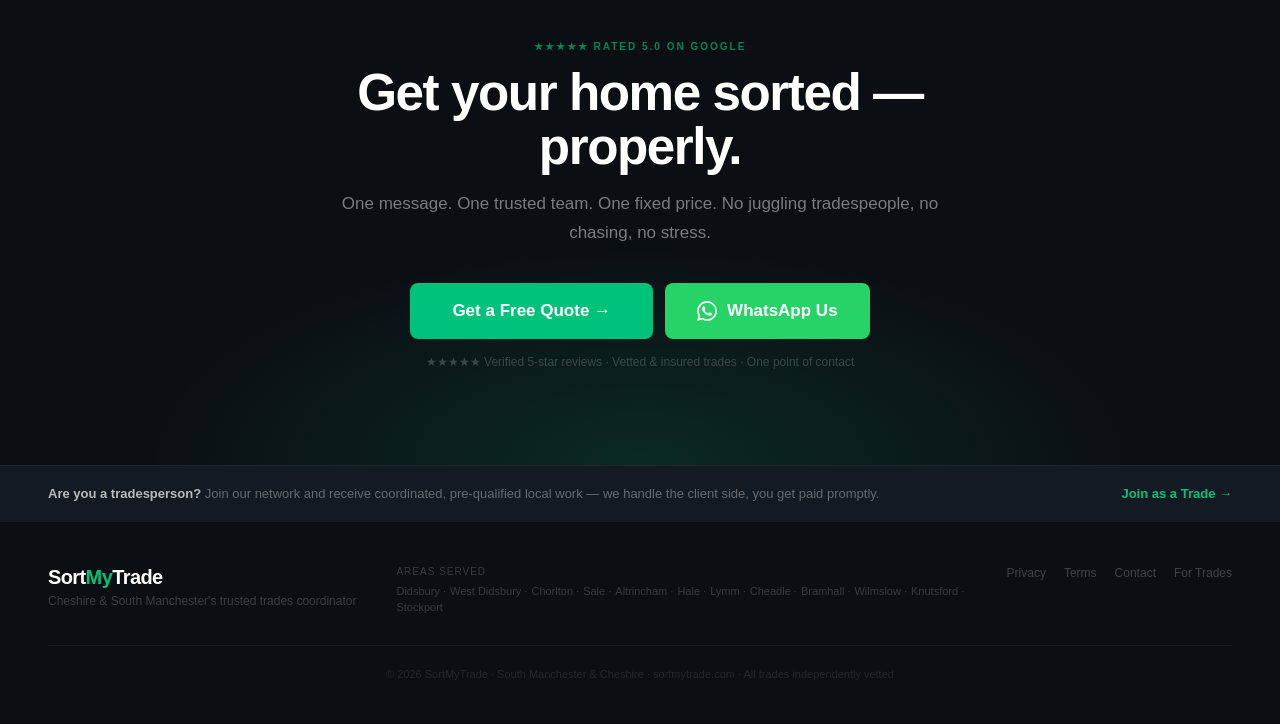
==== commit cc8bab6f: "Update bathrooms.html Install Google tag, lead capture, privacy + terms pages" ====
--- a/bathrooms.html
+++ b/bathrooms.html
@@ -12,231 +12,975 @@
 </script>
 
 <meta charset="UTF-8">
-<meta name="viewport" content="width=device-width, initial-scale=1, viewport-fit=cover">
-<title>Bathroom Renovations, Coordinated Properly — SortMyTrade | South Manchester & Cheshire</title>
-<meta name="description" content="One team, one fixed price, one point of contact. We coordinate your entire bathroom renovation so you never chase a tradesperson again. Free bathroom project plan.">
+<meta name="viewport" content="width=device-width, initial-scale=1.0">
+<title>SortMyTrade | Trusted Home Improvements & Trades — South Manchester & Cheshire</title>
+<meta name="description" content="One trusted team for every job in your home. Vetted, insured tradespeople across South Manchester & Cheshire — bathrooms, kitchens, plumbing, electrics, renovations and more. One point of contact, one fixed price.">
+<meta property="og:title" content="SortMyTrade — One Trusted Team for Every Job in Your Home">
+<meta property="og:description" content="Vetted, insured trades across South Manchester & Cheshire. We coordinate the whole job — one contact, one fixed price, no juggling tradespeople.">
+<meta property="og:url" content="https://sortmytrade.com">
 <link rel="preconnect" href="https://fonts.googleapis.com">
-<link rel="preconnect" href="https://fonts.gstatic.com" crossorigin>
-<link rel="stylesheet" href="https://fonts.googleapis.com/css2?family=Fraunces:opsz,wght@9..144,400;9..144,600&family=DM+Sans:wght@400;500;600;700&display=swap">
+<link href="https://fonts.googleapis.com/css2?family=Manrope:wght@300;400;500;600;700;800;900&family=Fraunces:ital,wght@0,400;1,300;1,400;1,600&display=swap" rel="stylesheet">
 <style>
-  :root{--ink:#0B0F14;--ink2:#141B23;--stone:#EDE6DA;--panel:#FFFFFF;--emerald:#00C27A;--emerald-deep:#00A366;--slate:#5B6B78;--brass:#A9825A;--line:rgba(11,15,20,.12);}
-  *{box-sizing:border-box}
-  body{margin:0;font-family:'DM Sans',sans-serif;color:var(--ink);background:var(--stone);-webkit-font-smoothing:antialiased}
-  h1,h2,h3{font-family:'Fraunces',serif;font-weight:600;letter-spacing:-.01em;margin:0}
-  a{text-decoration:none;color:inherit}
-  button{font-family:inherit}
-  .wrap{max-width:1180px;margin:0 auto;padding:0 28px}
-  .cta{display:inline-flex;align-items:center;gap:10px;background:var(--emerald);color:#04120B;font-weight:700;font-size:15px;padding:16px 28px;border-radius:10px;border:none;cursor:pointer;transition:background .15s,transform .1s}
-  .cta:hover{background:var(--emerald-deep);color:#fff}
-  .cta:active{transform:translateY(1px)}
-  select,input{font-family:'DM Sans',sans-serif;font-size:14px;padding:12px 13px;border:1px solid var(--line);border-radius:8px;background:#fff;color:var(--ink);width:100%}
-  select:focus,input:focus{outline:2px solid var(--emerald-deep);outline-offset:1px}
-  label{font-size:12.5px;font-weight:600;color:var(--ink2);display:block;margin-bottom:6px}
-  .hero-row,.proc-row{display:flex}
-  @media(max-width:760px){.hero-h1{font-size:36px !important}.hero-row{flex-direction:column !important}.proc-row{flex-direction:column !important}.stack-mob{flex-direction:column !important}}
+/* ── TOKENS ── */
+:root {
+  --ink:       #0b0f14;
+  --ink2:      #141a24;
+  --green:     #00c27a;
+  --green-d:   #00a366;
+  --green-pale:#e6faf3;
+  --amber:     #f5a623;
+  --white:     #ffffff;
+  --surface:   #f7f8fa;
+  --border:    #e4e8ed;
+  --txt:       #0f1923;
+  --muted:     #64748b;
+  --light:     #94a3b8;
+  --red:       #ef4444;
+  --wa:        #25d366;
+  --wa-d:      #1db954;
+  --r: 8px;
+  --shadow:    0 4px 24px rgba(0,0,0,.08);
+  --shadow-lg: 0 12px 48px rgba(0,0,0,.14);
+}
+*,*::before,*::after{margin:0;padding:0;box-sizing:border-box;}
+html{scroll-behavior:smooth;}
+body{font-family:'Manrope',sans-serif;color:var(--txt);background:#fff;overflow-x:hidden;-webkit-font-smoothing:antialiased;}
+a{text-decoration:none;color:inherit;}
+img{display:block;max-width:100%;}
+
+/* ── ANNOUNCEMENT ── */
+.bar{background:var(--green);text-align:center;padding:10px 20px;font-size:13px;font-weight:700;color:#fff;letter-spacing:.02em;}
+.bar em{font-style:normal;font-weight:400;opacity:.8;}
+
+/* ── NAV ── */
+.nav{position:sticky;top:0;z-index:300;height:60px;background:rgba(11,15,20,.97);backdrop-filter:blur(16px);border-bottom:1px solid rgba(255,255,255,.06);display:flex;align-items:center;padding:0 48px;gap:28px;}
+.nav-logo{font-size:19px;font-weight:900;color:#fff;letter-spacing:-.03em;flex-shrink:0;}
+.nav-logo span{color:var(--green);}
+.nav-pills{display:flex;gap:4px;flex:1;justify-content:center;}
+.nav-pill{font-size:13px;font-weight:500;color:rgba(255,255,255,.4);padding:6px 13px;border-radius:20px;cursor:pointer;transition:all .15s;}
+.nav-pill:hover{color:#fff;background:rgba(255,255,255,.08);}
+.nav-right{display:flex;align-items:center;gap:16px;flex-shrink:0;}
+.nav-trust{font-size:12px;color:rgba(255,255,255,.35);display:flex;align-items:center;gap:5px;}
+.nav-stars{color:var(--amber);}
+.nav-btn{background:var(--green);color:#fff;border:none;padding:9px 18px;border-radius:var(--r);font-family:'Manrope',sans-serif;font-size:13px;font-weight:700;cursor:pointer;transition:background .15s;white-space:nowrap;}
+.nav-btn:hover{background:var(--green-d);}
+
+/* ── HERO ── */
+.hero{background:var(--ink);min-height:96vh;display:flex;align-items:center;padding:80px 48px;position:relative;overflow:hidden;}
+.hero::before{content:'';position:absolute;inset:0;background:radial-gradient(ellipse 65% 65% at 72% 38%,rgba(0,194,122,.11) 0%,transparent 70%),radial-gradient(ellipse 45% 50% at 8% 92%,rgba(245,166,35,.05) 0%,transparent 65%);}
+.hero::after{content:'';position:absolute;inset:0;background-image:radial-gradient(rgba(255,255,255,.03) 1px,transparent 1px);background-size:30px 30px;}
+.hero-inner{position:relative;z-index:1;max-width:1200px;margin:0 auto;width:100%;display:grid;grid-template-columns:1fr 480px;gap:72px;align-items:center;}
+
+/* Hero left */
+.hero-eyebrow{display:inline-flex;align-items:center;gap:8px;background:rgba(0,194,122,.1);border:1px solid rgba(0,194,122,.22);color:var(--green);font-size:11px;font-weight:700;letter-spacing:.16em;text-transform:uppercase;padding:7px 14px;border-radius:20px;margin-bottom:26px;}
+.pulse{width:7px;height:7px;border-radius:50%;background:var(--green);animation:blink 2s ease-in-out infinite;}
+@keyframes blink{0%,100%{opacity:1;transform:scale(1);}50%{opacity:.3;transform:scale(.7);}}
+.hero-h1{font-size:clamp(42px,5.2vw,74px);font-weight:900;line-height:.98;letter-spacing:-.035em;color:#fff;margin-bottom:26px;}
+.hero-h1 .italic-word{font-family:'Fraunces',serif;font-style:italic;font-weight:300;color:rgba(255,255,255,.65);font-size:.9em;}
+.hero-h1 .green-word{color:var(--green);}
+.hero-sub{font-size:17px;font-weight:300;color:rgba(255,255,255,.5);line-height:1.75;max-width:470px;margin-bottom:32px;}
+.hero-sub strong{color:rgba(255,255,255,.8);font-weight:600;}
+
+/* ── LIVE PROOF STRIP ── */
+.proof-strip{display:flex;align-items:center;gap:0;border:1px solid rgba(255,255,255,.08);border-radius:var(--r);overflow:hidden;margin-bottom:32px;width:fit-content;}
+.ps-item{padding:14px 22px;border-right:1px solid rgba(255,255,255,.08);display:flex;flex-direction:column;align-items:center;}
+.ps-item:last-child{border-right:none;}
+.ps-num{font-size:22px;font-weight:900;color:#fff;line-height:1;}
+.ps-num span{color:var(--green);}
+.ps-lbl{font-size:10px;font-weight:600;color:rgba(255,255,255,.3);text-transform:uppercase;letter-spacing:.07em;margin-top:3px;}
+
+/* Hero areas */
+.hero-areas{font-size:13px;color:rgba(255,255,255,.25);font-weight:500;letter-spacing:.02em;}
+
+/* ── FORM CARD ── */
+.card{background:#fff;border-radius:14px;box-shadow:var(--shadow-lg);overflow:hidden;border:1px solid rgba(0,0,0,.06);}
+.card-head{background:var(--ink2);padding:20px 26px;display:flex;align-items:center;justify-content:space-between;}
+.card-head-title{font-size:16px;font-weight:800;color:#fff;letter-spacing:-.01em;}
+.card-head-sub{font-size:12px;color:rgba(255,255,255,.35);margin-top:3px;}
+.card-free{background:rgba(0,194,122,.18);border:1px solid rgba(0,194,122,.3);color:var(--green);font-size:10px;font-weight:700;padding:5px 11px;border-radius:20px;letter-spacing:.1em;text-transform:uppercase;}
+
+/* Urgency banner */
+.urgency-banner{background:linear-gradient(135deg,#fff7e6,#fffbf0);border-bottom:1px solid #f0e0b0;padding:11px 26px;display:flex;align-items:center;gap:10px;font-size:13px;font-weight:600;color:#7a4d00;}
+.ub-dot{width:8px;height:8px;border-radius:50%;background:var(--amber);animation:blink 1.5s infinite;flex-shrink:0;}
+
+/* WA shortcut */
+.wa-bar{padding:0 26px 0;border-bottom:1px solid var(--border);background:var(--surface);}
+.wa-btn-full{display:flex;align-items:center;justify-content:center;gap:9px;background:var(--wa);color:#fff;padding:13px;border-radius:var(--r);font-family:'Manrope',sans-serif;font-size:14px;font-weight:800;text-decoration:none;margin:14px 0;transition:background .15s;}
+.wa-btn-full:hover{background:var(--wa-d);}
+.wa-icon{width:20px;height:20px;flex-shrink:0;}
+.wa-note{font-size:11px;color:var(--muted);text-align:center;padding-bottom:14px;line-height:1.5;}
+
+/* Progress */
+.progress-wrap{padding:0 26px;background:var(--surface);border-bottom:1px solid var(--border);}
+.progress-steps{display:flex;}
+.ps{flex:1;padding:12px 0;display:flex;flex-direction:column;align-items:center;gap:4px;position:relative;}
+.ps::after{content:'';position:absolute;bottom:0;left:0;right:0;height:2px;background:transparent;transition:background .3s;}
+.ps.active::after,.ps.done::after{background:var(--green);}
+.ps-circle{width:24px;height:24px;border-radius:50%;background:var(--border);color:var(--muted);font-size:11px;font-weight:700;display:flex;align-items:center;justify-content:center;transition:all .3s;}
+.ps.active .ps-circle,.ps.done .ps-circle{background:var(--green);color:#fff;}
+.ps-label{font-size:10px;font-weight:600;color:var(--light);letter-spacing:.07em;text-transform:uppercase;}
+.ps.active .ps-label{color:var(--green);}
+
+/* Form internals */
+.card-body{padding:24px 26px;}
+.fstep{display:none;animation:fadeUp .2s ease;}
+.fstep.active{display:block;}
+@keyframes fadeUp{from{opacity:0;transform:translateY(8px);}to{opacity:1;transform:translateY(0);}}
+.field{margin-bottom:16px;}
+.field label{display:block;font-size:13px;font-weight:600;color:var(--txt);margin-bottom:6px;}
+.field label .ast{color:var(--green);}
+.finput,.fselect,.ftextarea{width:100%;padding:11px 14px;border:1.5px solid var(--border);border-radius:var(--r);font-family:'Manrope',sans-serif;font-size:15px;color:var(--txt);background:#fff;outline:none;transition:border-color .15s,box-shadow .15s;appearance:none;}
+.finput::placeholder,.ftextarea::placeholder{color:var(--light);}
+.finput:focus,.fselect:focus,.ftextarea:focus{border-color:var(--green);box-shadow:0 0 0 3px rgba(0,194,122,.1);}
+.fselect{background-image:url("data:image/svg+xml,%3Csvg xmlns='http://www.w3.org/2000/svg' width='16' height='16' viewBox='0 0 24 24' fill='none' stroke='%2364748b' stroke-width='2.5'%3E%3Cpath d='M6 9l6 6 6-6'/%3E%3C/svg%3E");background-repeat:no-repeat;background-position:right 12px center;padding-right:40px;cursor:pointer;}
+.ftextarea{resize:vertical;min-height:80px;line-height:1.55;}
+.sub-field{display:none;}
+
+/* Service chips */
+.chips{display:grid;grid-template-columns:1fr 1fr;gap:8px;margin-top:3px;}
+.chip{cursor:pointer;}
+.chip input{display:none;}
+.chip-body{display:flex;align-items:center;padding:12px 14px;border:1.5px solid var(--border);border-radius:var(--r);font-size:13px;font-weight:500;color:var(--muted);transition:all .15s;}
+.chip-body:hover{border-color:#b0bec5;color:var(--txt);}
+.chip input:checked + .chip-body{border-color:var(--green);background:var(--green-pale);color:#006b42;}
+.chip-emoji{font-size:18px;line-height:1;}
+.chip-name{display:block;font-weight:700;font-size:13px;}
+.chip-hint{display:block;font-size:11px;color:var(--light);margin-top:1px;}
+.chip input:checked + .chip-body .chip-hint{color:#52a882;}
+
+/* Buttons */
+.btn-next,.btn-submit{width:100%;border:none;padding:14px;border-radius:var(--r);font-family:'Manrope',sans-serif;font-weight:800;font-size:16px;cursor:pointer;transition:all .15s;display:flex;align-items:center;justify-content:center;gap:10px;margin-top:6px;}
+.btn-next{background:var(--ink);color:#fff;}
+.btn-next:hover{background:#1a2535;}
+.btn-submit{background:var(--green);color:#fff;font-size:17px;padding:16px;}
+.btn-submit:hover{background:var(--green-d);}
+.btn-submit:active{transform:scale(.99);}
+.btn-back{width:100%;background:transparent;border:1.5px solid var(--border);color:var(--muted);padding:10px;border-radius:var(--r);font-family:'Manrope',sans-serif;font-size:13px;font-weight:600;cursor:pointer;margin-top:8px;transition:all .15s;}
+.btn-back:hover{border-color:var(--muted);color:var(--txt);}
+.step-hint{font-size:12px;color:var(--light);text-align:center;margin-top:10px;}
+.submit-guarantee{font-size:12px;color:var(--muted);text-align:center;margin-top:10px;line-height:1.5;background:var(--surface);border-radius:var(--r);padding:10px;}
+.submit-guarantee strong{color:var(--txt);}
+
+/* Card foot */
+.card-foot{display:flex;align-items:center;justify-content:center;gap:6px;padding:12px 26px;border-top:1px solid var(--border);background:var(--surface);font-size:12px;color:var(--muted);}
+
+/* Success */
+.success-panel{display:none;padding:32px 26px;text-align:center;}
+.success-ring{width:68px;height:68px;border-radius:50%;background:var(--green-pale);border:2px solid rgba(0,194,122,.25);display:flex;align-items:center;justify-content:center;font-size:28px;margin:0 auto 18px;animation:pop .4s cubic-bezier(.175,.885,.32,1.275);}
+@keyframes pop{from{transform:scale(.4);opacity:0;}to{transform:scale(1);opacity:1;}}
+.success-title{font-size:22px;font-weight:800;color:var(--txt);margin-bottom:8px;}
+.success-sub{font-size:14px;color:var(--muted);line-height:1.65;max-width:290px;margin:0 auto 22px;}
+.stl{background:var(--surface);border:1px solid var(--border);border-radius:var(--r);overflow:hidden;text-align:left;}
+.stl-item{display:flex;align-items:flex-start;gap:12px;padding:13px 16px;border-bottom:1px solid var(--border);font-size:13px;color:var(--muted);line-height:1.5;}
+.stl-item:last-child{border:none;}
+.stl-n{width:21px;height:21px;border-radius:50%;background:var(--green);color:#fff;font-size:11px;font-weight:800;display:flex;align-items:center;justify-content:center;flex-shrink:0;margin-top:1px;}
+
+/* ── TRUST BAR ── */
+.trust-bar{background:var(--ink2);padding:16px 48px;border-bottom:1px solid rgba(255,255,255,.05);}
+.trust-bar-inner{max-width:1200px;margin:0 auto;display:flex;align-items:center;justify-content:space-around;flex-wrap:wrap;gap:12px;}
+.ti{display:flex;align-items:center;gap:9px;font-size:12px;font-weight:500;color:rgba(255,255,255,.45);}
+.ti-icon{width:32px;height:32px;border-radius:50%;background:rgba(0,194,122,.1);display:flex;align-items:center;justify-content:center;font-size:15px;flex-shrink:0;}
+
+/* ── SECTIONS ── */
+.sec{padding:88px 48px;}
+.sec-inner{max-width:1200px;margin:0 auto;}
+.eyebrow{display:inline-flex;align-items:center;gap:10px;font-size:11px;font-weight:700;letter-spacing:.18em;text-transform:uppercase;color:var(--green);margin-bottom:14px;}
+.eyebrow::before{content:'';display:block;width:20px;height:2px;background:var(--green);}
+h2{font-size:clamp(28px,3.8vw,48px);font-weight:900;letter-spacing:-.028em;color:var(--txt);line-height:1.05;margin-bottom:12px;}
+.sec-sub{font-size:17px;font-weight:300;color:var(--muted);line-height:1.75;max-width:560px;margin-bottom:52px;}
+
+/* ── PROBLEM SECTION ── */
+.problem-bg{background:var(--ink);}
+.problem-bg .eyebrow{color:var(--green);}
+.problem-bg h2{color:#fff;max-width:820px;}
+.problem-lead{font-size:19px;font-weight:300;color:rgba(255,255,255,.55);line-height:1.7;max-width:640px;margin-top:20px;}
+.problem-lead strong{color:#fff;font-weight:600;}
+
+/* ── HOW IT WORKS ── */
+.hiw-grid{display:grid;grid-template-columns:repeat(3,1fr);gap:2px;background:var(--border);border:1px solid var(--border);border-radius:var(--r);overflow:hidden;}
+.hiw-card{background:#fff;padding:38px 30px;transition:background .2s;}
+.hiw-card:hover{background:var(--surface);}
+.hiw-num{font-size:68px;font-weight:900;color:var(--green-pale);line-height:1;margin-bottom:18px;letter-spacing:-.04em;font-family:'Fraunces',serif;font-style:italic;}
+.hiw-card h3{font-size:18px;font-weight:800;color:var(--txt);margin-bottom:9px;letter-spacing:-.01em;}
+.hiw-card p{font-size:14px;color:var(--muted);line-height:1.72;}
+
+/* ── SERVICES ── */
+.svc-bg{background:var(--surface);}
+.svc-grid{display:grid;grid-template-columns:repeat(4,1fr);gap:14px;}
+.svc-card{background:#fff;border:1px solid var(--border);border-radius:10px;padding:26px 20px;cursor:pointer;transition:box-shadow .2s,transform .2s,border-color .2s;position:relative;overflow:hidden;}
+.svc-card::before{content:'';position:absolute;top:0;left:0;right:0;height:3px;background:var(--green);opacity:0;transition:opacity .2s;}
+.svc-card:hover{box-shadow:var(--shadow);transform:translateY(-3px);border-color:#cdd5e0;}
+.svc-card:hover::before{opacity:1;}
+.svc-icon{font-size:24px;margin-bottom:12px;}
+.svc-card h3{font-size:15px;font-weight:800;color:var(--txt);margin-bottom:6px;}
+.svc-card p{font-size:12px;color:var(--muted);line-height:1.55;}
+.svc-note{text-align:center;margin-top:32px;font-size:15px;font-weight:300;color:var(--muted);font-style:italic;}
+.svc-note strong{font-weight:600;color:var(--txt);font-style:normal;}
+
+/* ── REVIEWS ── */
+.rv-grid{display:grid;grid-template-columns:repeat(3,1fr);gap:18px;}
+.rv-card{background:#fff;border:1px solid var(--border);border-radius:10px;padding:26px;box-shadow:0 2px 12px rgba(0,0,0,.05);transition:box-shadow .2s;}
+.rv-card:hover{box-shadow:var(--shadow);}
+.rv-platform{display:flex;align-items:center;gap:6px;font-size:11px;font-weight:600;color:var(--muted);margin-bottom:12px;text-transform:uppercase;letter-spacing:.06em;}
+.rv-platform-dot{width:6px;height:6px;border-radius:50%;background:var(--green);}
+.rv-stars{color:var(--amber);font-size:14px;letter-spacing:1.5px;margin-bottom:12px;}
+.rv-text{font-size:14px;color:var(--txt);line-height:1.72;margin-bottom:18px;font-family:'Fraunces',serif;font-style:italic;font-weight:400;}
+.rv-person{display:flex;align-items:center;gap:11px;}
+.rv-av{width:38px;height:38px;border-radius:50%;background:var(--ink);color:#fff;font-weight:800;font-size:13px;display:flex;align-items:center;justify-content:center;flex-shrink:0;}
+.rv-name{font-size:13px;font-weight:700;color:var(--txt);}
+.rv-meta{font-size:11px;color:var(--muted);margin-top:2px;}
+.rv-verified{display:inline-flex;align-items:center;gap:4px;font-size:10px;font-weight:600;color:var(--green);margin-top:4px;}
+.rv-featured{border:1.5px solid rgba(0,194,122,.35);position:relative;}
+.rv-badge{position:absolute;top:-1px;right:16px;background:var(--green);color:#fff;font-size:9px;font-weight:700;padding:3px 10px;border-radius:0 0 6px 6px;letter-spacing:.08em;text-transform:uppercase;}
+
+/* ── URGENCY STRIP ── */
+.urgency{background:linear-gradient(135deg,#0f1923 0%,#0b0f14 100%);border-top:1px solid rgba(0,194,122,.15);border-bottom:1px solid rgba(0,194,122,.15);padding:26px 48px;}
+.urgency-inner{max-width:1200px;margin:0 auto;display:flex;align-items:center;justify-content:space-between;gap:24px;flex-wrap:wrap;}
+.urgency-title{font-size:19px;font-weight:800;color:#fff;margin-bottom:6px;letter-spacing:-.01em;}
+.urgency-slots{display:flex;gap:18px;flex-wrap:wrap;}
+.uslot{display:flex;align-items:center;gap:7px;font-size:13px;font-weight:500;color:rgba(255,255,255,.5);}
+.udot{width:7px;height:7px;border-radius:50%;background:var(--green);animation:blink 2s infinite;}
+.urgency-btn{background:var(--green);color:#fff;border:none;padding:14px 30px;border-radius:var(--r);font-family:'Manrope',sans-serif;font-size:14px;font-weight:800;cursor:pointer;transition:background .15s;white-space:nowrap;}
+.urgency-btn:hover{background:var(--green-d);}
+
+/* ── AREAS ── */
+.areas-bg{background:var(--surface);}
+.areas-cloud{display:flex;flex-wrap:wrap;gap:9px;margin-top:32px;}
+.achip{padding:8px 18px;border-radius:20px;border:1.5px solid var(--border);background:#fff;font-size:13px;font-weight:600;color:var(--txt);cursor:pointer;transition:all .15s;}
+.achip:hover,.achip.on{background:var(--green);border-color:var(--green);color:#fff;}
+.areas-note{margin-top:16px;font-size:13px;color:var(--muted);}
+
+/* ── FAQ ── */
+.faq-wrap{max-width:700px;margin-top:40px;}
+.faq-item{border-bottom:1px solid var(--border);}
+.faq-q{width:100%;background:none;border:none;padding:18px 0;text-align:left;display:flex;justify-content:space-between;align-items:center;gap:18px;font-family:'Manrope',sans-serif;font-size:15px;font-weight:700;color:var(--txt);cursor:pointer;transition:color .15s;}
+.faq-q:hover{color:var(--green);}
+.faq-icon{font-size:20px;color:var(--green);transition:transform .25s;flex-shrink:0;}
+.faq-item.open .faq-icon{transform:rotate(45deg);}
+.faq-a{font-size:14px;color:var(--muted);line-height:1.75;max-height:0;overflow:hidden;transition:max-height .35s ease,padding-bottom .25s;}
+.faq-item.open .faq-a{max-height:300px;padding-bottom:18px;}
+
+/* ── BOTTOM CTA ── */
+.cta-sec{background:var(--ink);padding:96px 48px;text-align:center;position:relative;overflow:hidden;}
+.cta-sec::before{content:'';position:absolute;inset:0;background:radial-gradient(ellipse 55% 60% at 50% 100%,rgba(0,194,122,.15) 0%,transparent 70%);}
+.cta-inner{position:relative;z-index:1;max-width:600px;margin:0 auto;}
+.cta-eyebrow{font-size:10px;font-weight:700;letter-spacing:.2em;text-transform:uppercase;color:rgba(0,194,122,.65);margin-bottom:14px;display:flex;align-items:center;justify-content:center;gap:8px;}
+.cta-sec h2{color:#fff;font-size:clamp(32px,4vw,58px);margin-bottom:16px;}
+.cta-sec p{font-size:17px;font-weight:300;color:rgba(255,255,255,.45);margin-bottom:36px;line-height:1.7;}
+.cta-btns{display:flex;gap:12px;justify-content:center;flex-wrap:wrap;}
+.cta-primary{display:inline-flex;align-items:center;gap:10px;background:var(--green);color:#fff;border:none;padding:18px 42px;border-radius:var(--r);font-family:'Manrope',sans-serif;font-size:17px;font-weight:800;cursor:pointer;transition:all .15s;}
+.cta-primary:hover{background:var(--green-d);transform:translateY(-1px);}
+.cta-wa{display:inline-flex;align-items:center;gap:10px;background:var(--wa);color:#fff;border:none;padding:18px 32px;border-radius:var(--r);font-family:'Manrope',sans-serif;font-size:17px;font-weight:800;cursor:pointer;text-decoration:none;transition:all .15s;}
+.cta-wa:hover{background:var(--wa-d);transform:translateY(-1px);}
+.cta-note{font-size:12px;color:rgba(255,255,255,.2);margin-top:16px;}
+
+/* ── TRADE STRIP ── */
+.trade-strip{background:var(--ink2);border-top:1px solid rgba(255,255,255,.05);padding:20px 48px;}
+.trade-strip-inner{max-width:1200px;margin:0 auto;display:flex;align-items:center;justify-content:space-between;gap:14px;flex-wrap:wrap;}
+.trade-strip p{font-size:13px;color:rgba(255,255,255,.35);}
+.trade-strip p strong{color:rgba(255,255,255,.7);}
+.trade-link{color:var(--green);font-weight:700;font-size:13px;display:flex;align-items:center;gap:5px;white-space:nowrap;}
+.trade-link:hover{text-decoration:underline;}
+
+/* ── FOOTER ── */
+footer{background:var(--ink);border-top:1px solid rgba(255,255,255,.05);padding:44px 48px;}
+.footer-inner{max-width:1200px;margin:0 auto;display:grid;grid-template-columns:auto 1fr auto;gap:40px;align-items:start;}
+.f-logo{font-size:20px;font-weight:900;color:#fff;letter-spacing:-.03em;}
+.f-logo span{color:var(--green);}
+.f-tagline{font-size:12px;color:rgba(255,255,255,.2);margin-top:5px;}
+.f-locs-label{font-size:10px;color:rgba(255,255,255,.18);letter-spacing:.1em;text-transform:uppercase;margin-bottom:8px;}
+.f-locs{display:flex;flex-wrap:wrap;gap:4px;}
+.floc{font-size:11px;color:rgba(255,255,255,.18);font-weight:500;}
+.floc::after{content:' ·';}
+.floc:last-child::after{content:'';}
+.f-links{display:flex;gap:18px;}
+.f-link{font-size:12px;color:rgba(255,255,255,.22);font-weight:500;transition:color .15s;}
+.f-link:hover{color:rgba(255,255,255,.55);}
+.footer-legal{text-align:center;font-size:11px;color:rgba(255,255,255,.1);margin-top:32px;padding-top:22px;border-top:1px solid rgba(255,255,255,.05);max-width:1200px;margin-left:auto;margin-right:auto;}
+
+/* ── STICKY MOBILE CTA ── */
+.sticky-cta{display:none;position:fixed;bottom:0;left:0;right:0;z-index:500;background:#fff;border-top:1px solid var(--border);padding:12px 16px;box-shadow:0 -4px 24px rgba(0,0,0,.1);}
+.sticky-cta-inner{display:flex;gap:10px;max-width:480px;margin:0 auto;}
+.sticky-btn{flex:1;padding:14px;border:none;border-radius:var(--r);font-family:'Manrope',sans-serif;font-size:14px;font-weight:800;cursor:pointer;transition:all .15s;}
+.sticky-btn-main{background:var(--green);color:#fff;}
+.sticky-btn-wa{background:var(--wa);color:#fff;text-decoration:none;display:flex;align-items:center;justify-content:center;gap:7px;flex:0 0 auto;padding:14px 18px;}
+
+/* ── SCROLL REVEAL ── */
+.reveal{opacity:0;transform:translateY(24px);transition:opacity .6s ease,transform .6s ease;}
+.reveal.visible{opacity:1;transform:translateY(0);}
+
+/* ── GUARANTEE BAND ── */
+.guarantee{background:var(--green-pale);border-top:1px solid rgba(0,194,122,.2);border-bottom:1px solid rgba(0,194,122,.2);padding:44px 48px;}
+.guarantee-inner{max-width:900px;margin:0 auto;display:flex;align-items:center;gap:28px;}
+.guarantee-shield{width:64px;height:64px;border-radius:50%;background:var(--green);display:flex;align-items:center;justify-content:center;flex-shrink:0;box-shadow:0 6px 20px rgba(0,194,122,.3);}
+.guarantee-shield svg{width:32px;height:32px;stroke:#fff;}
+.guarantee-txt h3{font-size:22px;font-weight:900;color:var(--ink);letter-spacing:-.02em;margin-bottom:6px;}
+.guarantee-txt p{font-size:15px;color:#2a5a44;line-height:1.6;font-weight:500;}
+
+/* ── HOME SORT BUNDLE ── */
+.bundle-bg{background:var(--ink);position:relative;overflow:hidden;}
+.bundle-bg::before{content:'';position:absolute;inset:0;background:radial-gradient(ellipse 50% 60% at 80% 30%,rgba(0,194,122,.1) 0%,transparent 70%);}
+.bundle-inner{position:relative;z-index:1;display:grid;grid-template-columns:1fr 1fr;gap:56px;align-items:center;}
+.bundle-left .eyebrow{color:var(--green);}
+.bundle-left h2{color:#fff;margin-bottom:16px;}
+.bundle-left p{font-size:16px;font-weight:300;color:rgba(255,255,255,.55);line-height:1.7;margin-bottom:26px;}
+.bundle-left p strong{color:#fff;font-weight:600;}
+.bundle-card{background:#fff;border-radius:14px;padding:34px;box-shadow:var(--shadow-lg);}
+.bundle-card-head{font-size:12px;font-weight:700;letter-spacing:.14em;text-transform:uppercase;color:var(--green);margin-bottom:8px;}
+.bundle-card h3{font-size:26px;font-weight:900;color:var(--ink);letter-spacing:-.02em;margin-bottom:18px;}
+.bundle-list{list-style:none;margin-bottom:24px;}
+.bundle-list li{display:flex;align-items:flex-start;gap:11px;padding:9px 0;font-size:14px;color:var(--txt);line-height:1.5;border-bottom:1px solid var(--surface);}
+.bundle-list li:last-child{border:none;}
+.bundle-check{width:20px;height:20px;border-radius:50%;background:var(--green-pale);color:var(--green-d);font-size:12px;font-weight:800;display:flex;align-items:center;justify-content:center;flex-shrink:0;margin-top:1px;}
+.bundle-btn{width:100%;background:var(--green);color:#fff;border:none;padding:15px;border-radius:var(--r);font-family:'Manrope',sans-serif;font-size:15px;font-weight:800;cursor:pointer;transition:background .15s;}
+.bundle-btn:hover{background:var(--green-d);}
+
+/* ── TIERS ── */
+.tiers-grid{display:grid;grid-template-columns:repeat(3,1fr);gap:16px;margin-top:8px;}
+.tier{background:#fff;border:1px solid var(--border);border-radius:12px;padding:30px 26px;transition:box-shadow .2s,transform .2s,border-color .2s;position:relative;}
+.tier:hover{box-shadow:var(--shadow);transform:translateY(-3px);}
+.tier.featured{border-color:var(--green);box-shadow:0 8px 30px rgba(0,194,122,.12);}
+.tier-tag{position:absolute;top:-11px;left:26px;background:var(--green);color:#fff;font-size:10px;font-weight:700;letter-spacing:.1em;text-transform:uppercase;padding:4px 12px;border-radius:20px;}
+.tier-name{font-size:20px;font-weight:900;color:var(--ink);letter-spacing:-.02em;margin-bottom:6px;}
+.tier-for{font-size:13px;color:var(--green-d);font-weight:700;margin-bottom:16px;}
+.tier-desc{font-size:14px;color:var(--muted);line-height:1.65;margin-bottom:18px;}
+.tier-eg{font-size:12px;color:var(--light);line-height:1.6;padding-top:14px;border-top:1px solid var(--surface);}
+.tier-eg strong{color:var(--txt);font-weight:600;}
+
+/* ── LEAD MAGNET ── */
+.magnet{background:var(--surface);padding:72px 48px;}
+.magnet-inner{max-width:920px;margin:0 auto;background:#fff;border:1px solid var(--border);border-radius:16px;overflow:hidden;display:grid;grid-template-columns:1.2fr 1fr;box-shadow:var(--shadow);}
+.magnet-left{padding:44px;}
+.magnet-badge{display:inline-block;background:var(--green-pale);color:var(--green-d);font-size:11px;font-weight:700;letter-spacing:.1em;text-transform:uppercase;padding:6px 12px;border-radius:20px;margin-bottom:16px;}
+.magnet-left h3{font-size:26px;font-weight:900;color:var(--ink);letter-spacing:-.025em;line-height:1.1;margin-bottom:12px;}
+.magnet-left p{font-size:14px;color:var(--muted);line-height:1.65;margin-bottom:22px;}
+.magnet-form{display:flex;flex-direction:column;gap:10px;}
+.magnet-input{padding:13px 15px;border:1.5px solid var(--border);border-radius:var(--r);font-family:'Manrope',sans-serif;font-size:15px;color:var(--txt);outline:none;transition:border-color .15s,box-shadow .15s;}
+.magnet-input:focus{border-color:var(--green);box-shadow:0 0 0 3px rgba(0,194,122,.1);}
+.magnet-btn{background:var(--ink);color:#fff;border:none;padding:14px;border-radius:var(--r);font-family:'Manrope',sans-serif;font-size:15px;font-weight:800;cursor:pointer;transition:background .15s;}
+.magnet-btn:hover{background:#1a2535;}
+.magnet-note{font-size:11px;color:var(--light);text-align:center;margin-top:4px;}
+.magnet-right{background:linear-gradient(150deg,#0f1923,#0b0f14);display:flex;align-items:center;justify-content:center;padding:44px;position:relative;overflow:hidden;}
+.magnet-right::before{content:'';position:absolute;inset:0;background:radial-gradient(ellipse 60% 60% at 50% 40%,rgba(0,194,122,.14) 0%,transparent 70%);}
+.magnet-guide{position:relative;z-index:1;text-align:center;}
+.magnet-guide-icon{font-size:15px;font-weight:700;letter-spacing:.14em;text-transform:uppercase;color:var(--green);margin-bottom:14px;}
+.magnet-guide h4{font-family:'Fraunces',serif;font-style:italic;font-size:26px;font-weight:400;color:#fff;line-height:1.25;}
+.magnet-success{display:none;text-align:center;padding:20px 0;}
+.magnet-success .ms-tick{font-size:36px;margin-bottom:10px;}
+.magnet-success p{font-size:15px;color:var(--txt);font-weight:600;}
+
+/* ── RESPONSIVE ── */
+@media(max-width:1024px){
+  .hero-inner{grid-template-columns:1fr;}
+  .hero{padding:60px 28px;min-height:auto;}
+  .svc-grid{grid-template-columns:repeat(3,1fr);}
+  .footer-inner{grid-template-columns:1fr;}
+  .bundle-inner{grid-template-columns:1fr;gap:36px;}
+  .magnet-inner{grid-template-columns:1fr;}
+  .magnet-right{display:none;}
+}
+@media(max-width:768px){
+  .sec{padding:60px 24px;}
+  .nav{padding:0 20px;}
+  .nav-pills,.nav-trust{display:none;}
+  .trust-bar,.urgency,.trade-strip{padding:16px 24px;}
+  .urgency-inner{flex-direction:column;align-items:flex-start;}
+  .hiw-grid,.rv-grid{grid-template-columns:1fr;gap:1px;}
+  .svc-grid{grid-template-columns:repeat(2,1fr);}
+  .chips{grid-template-columns:1fr;}
+  footer{padding:28px 24px;}
+  .cta-sec{padding:72px 24px;}
+  .cta-btns{flex-direction:column;}
+  .sticky-cta{display:block;}
+  body{padding-bottom:80px;}
+  .proof-strip{width:100%;justify-content:stretch;display:grid;grid-template-columns:1fr 1fr;border-radius:var(--r);}
+  .ps-item{flex:none;min-width:0;padding:12px 8px;border-right:1px solid rgba(255,255,255,.08);border-bottom:1px solid rgba(255,255,255,.08);}
+  .ps-item:nth-child(2n){border-right:none;}
+  .ps-item:nth-child(3),.ps-item:nth-child(4){border-bottom:none;}
+  .ps-num{font-size:18px;}
+  .hero-left, .hero-eyebrow, .hero-h1, .hero-sub, .hero-areas{min-width:0;}
+  .guarantee{padding:32px 24px;}
+  .guarantee-inner{flex-direction:column;text-align:center;gap:18px;}
+  .tiers-grid{grid-template-columns:1fr;}
+  .magnet-left{padding:32px 24px;}
+}
+@media(max-width:480px){
+  .hero-h1{font-size:36px;}
+  .svc-grid{grid-template-columns:1fr 1fr;}
+  .f-links{flex-direction:column;gap:8px;}
+}
 </style>
 </head>
 <body>
-<div style="width:100%;min-height:100vh;background:var(--stone)">
-
-  <div style="background:var(--ink);color:#B6C7BD;padding:9px 0;font-size:12.5px;text-align:center">Cheshire &amp; South Manchester — Altrincham · Hale · Bramhall · Wilmslow · Sale</div>
-
-  <div style="background:var(--ink);padding:16px 0 26px">
-    <div class="wrap" style="display:flex;align-items:center;justify-content:space-between">
-      <div style="font-family:'Fraunces',serif;font-size:20px;font-weight:600;color:#fff">Sort<span style="color:var(--emerald)">My</span>Trade <span style="font-weight:400;color:#8BA396;font-size:14px">Bathrooms</span></div>
-      <a href="#form" style="background:var(--emerald);color:#04120B;font-weight:700;font-size:13px;padding:10px 18px;border-radius:8px">Get my project plan</a>
-    </div>
-  </div>
-
-  <div style="background:var(--ink);padding:56px 0 70px">
-    <div class="wrap hero-row" style="gap:56px;align-items:flex-start;flex-wrap:wrap">
-      <div style="flex:1 1 490px;min-width:300px">
-        <div style="display:inline-block;background:rgba(0,194,122,.12);border:1px solid rgba(0,194,122,.35);color:#5FE0A8;font-size:12.5px;font-weight:600;padding:6px 13px;border-radius:20px;margin-bottom:22px">For homeowners who want it done properly, once.</div>
-        <h1 class="hero-h1" style="color:#fff;font-size:52px;line-height:1.06;max-width:600px">Your whole bathroom, handled by one team.</h1>
-        <p style="color:#C3D1C9;font-size:17.5px;line-height:1.6;max-width:490px;margin:22px 0 0">You don't want a plumber, then a tiler, then an electrician, then to project-manage all of them. You want a finished bathroom. <b style="color:#fff">That's the one thing we do.</b></p>
-        <div style="display:flex;align-items:center;gap:18px;flex-wrap:wrap;margin:30px 0 0">
-          <a href="#form" class="cta">Get my free project plan →</a>
-          <span style="color:#8BA396;font-size:13px">Takes 60 seconds. No obligation.</span>
+
+<!-- ANNOUNCEMENT -->
+<div class="bar">🟢 Covering Cheshire &amp; South Manchester <em>— SK · WA · M postcodes</em></div>
+
+<!-- NAV -->
+<nav class="nav">
+  <div class="nav-logo">Sort<span>My</span>Trade</div>
+  <div class="nav-pills">
+    <a class="nav-pill" href="bathrooms.html" style="text-decoration:none;display:inline-block">Bathrooms</a>
+    <div class="nav-pill" onclick="scrollTo2('services')">Services</div>
+    <div class="nav-pill" onclick="scrollTo2('how')">How It Works</div>
+    <div class="nav-pill" onclick="scrollTo2('reviews')">Reviews</div>
+    <div class="nav-pill" onclick="scrollTo2('faq')">FAQ</div>
+  </div>
+  <div class="nav-right">
+    <div class="nav-trust"><span class="nav-stars">★★★★★</span> 5.0 Google</div>
+    <button class="nav-btn" onclick="scrollTo2('top')">Get a Quote</button>
+  </div>
+</nav>
+
+<!-- HERO -->
+<section class="hero" id="top">
+  <div class="hero-inner">
+    <div class="hero-left">
+      <div class="hero-eyebrow"><span class="pulse"></span> Cheshire &amp; South Manchester's trades coordinator</div>
+      <h1 class="hero-h1">One trusted team for <span class="green-word">every job</span> in your <span class="italic-word">home.</span></h1>
+      <p class="hero-sub">From a dripping tap to a full extension — we coordinate vetted, insured tradespeople so you don't have to. <strong>One point of contact. One fixed price. Sorted properly.</strong></p>
+      <div class="proof-strip">
+        <div class="ps-item"><div class="ps-num">★ <span>5.0</span></div><div class="ps-lbl">Google rating</div></div>
+        <div class="ps-item"><div class="ps-num"><span>20</span>+</div><div class="ps-lbl">5-star reviews</div></div>
+        <div class="ps-item"><div class="ps-num"><span>1</span></div><div class="ps-lbl">Point of contact</div></div>
+        <div class="ps-item"><div class="ps-num">Fixed</div><div class="ps-lbl">Price upfront</div></div>
+      </div>
+      <div class="hero-areas">Didsbury · Chorlton · Sale · Altrincham · Hale · Bramhall · Wilmslow · Stockport · Cheadle · Knutsford · Warrington</div>
+    </div>
+
+    <!-- FORM CARD -->
+    <div class="card" id="quoteCard">
+      <div class="card-head">
+        <div>
+          <div class="card-head-title">Get a Free Quote</div>
+          <div class="card-head-sub">60 seconds · No obligation</div>
         </div>
-        <div style="display:flex;gap:26px;flex-wrap:wrap;margin:34px 0 0;padding-top:26px;border-top:1px solid rgba(255,255,255,.12)">
-          <div><div style="font-family:'Fraunces',serif;font-size:20px;color:#fff">★ 5.0</div><div style="font-size:11.5px;color:#8BA396;margin-top:2px">Google rating</div></div>
-          <div><div style="font-family:'Fraunces',serif;font-size:20px;color:#fff">20+</div><div style="font-size:11.5px;color:#8BA396;margin-top:2px">Five-star reviews</div></div>
-          <div><div style="font-family:'Fraunces',serif;font-size:20px;color:#fff">1</div><div style="font-size:11.5px;color:#8BA396;margin-top:2px">Point of contact</div></div>
-          <div><div style="font-family:'Fraunces',serif;font-size:20px;color:#fff">Fixed</div><div style="font-size:11.5px;color:#8BA396;margin-top:2px">Price, in writing</div></div>
+        <div class="card-free">Free</div>
+      </div>
+
+      <div class="urgency-banner"><span class="ub-dot"></span> Tell us today &amp; we'll come back to you fast — often within the hour.</div>
+
+      <div class="wa-bar">
+        <a class="wa-btn-full" href="https://wa.me/447459819603?text=Hi%20SortMyTrade%2C%20I%20need%20a%20quote%20for%20my%20job." target="_blank" rel="noopener">
+          <svg class="wa-icon" viewBox="0 0 24 24" fill="#fff"><path d="M17.472 14.382c-.297-.149-1.758-.867-2.03-.967-.273-.099-.471-.148-.67.15-.197.297-.767.966-.94 1.164-.173.199-.347.223-.644.075-.297-.15-1.255-.463-2.39-1.475-.883-.788-1.48-1.761-1.653-2.059-.173-.297-.018-.458.13-.606.134-.133.298-.347.446-.52.149-.174.198-.298.298-.497.099-.198.05-.371-.025-.52-.075-.149-.669-1.612-.916-2.207-.242-.579-.487-.5-.669-.51-.173-.008-.371-.01-.57-.01-.198 0-.52.074-.792.372-.272.297-1.04 1.016-1.04 2.479 0 1.462 1.065 2.875 1.213 3.074.149.198 2.096 3.2 5.077 4.487.709.306 1.262.489 1.694.625.712.227 1.36.195 1.871.118.571-.085 1.758-.719 2.006-1.413.248-.694.248-1.289.173-1.413-.074-.124-.272-.198-.57-.347m-5.421 7.403h-.004a9.87 9.87 0 01-5.031-1.378l-.361-.214-3.741.982.998-3.648-.235-.374a9.86 9.86 0 01-1.51-5.26c.001-5.45 4.436-9.884 9.888-9.884 2.64 0 5.122 1.03 6.988 2.898a9.825 9.825 0 012.893 6.994c-.003 5.45-4.437 9.884-9.885 9.884m8.413-18.297A11.815 11.815 0 0012.05 0C5.495 0 .16 5.335.157 11.892c0 2.096.547 4.142 1.588 5.945L.057 24l6.305-1.654a11.882 11.882 0 005.683 1.448h.005c6.554 0 11.89-5.335 11.893-11.893a11.821 11.821 0 00-3.48-8.413Z"/></svg>
+          WhatsApp your job — fastest quotes
+        </a>
+        <div class="wa-note">Send a photo or voice note for even faster, more accurate quotes. Opens WhatsApp.</div>
+      </div>
+
+      <div class="progress-wrap" id="progressWrap">
+        <div class="progress-steps">
+          <div class="ps active" id="ps1"><div class="ps-circle">1</div><div class="ps-label">Service</div></div>
+          <div class="ps" id="ps2"><div class="ps-circle">2</div><div class="ps-label">Details</div></div>
+          <div class="ps" id="ps3"><div class="ps-circle">3</div><div class="ps-label">Contact</div></div>
         </div>
       </div>
 
-      <div id="form" style="flex:1 1 370px;min-width:300px;max-width:430px;background:var(--panel);border-radius:14px;padding:26px 26px 24px;box-shadow:0 20px 50px -20px rgba(0,0,0,.45)">
-        <div style="font-size:12px;font-weight:700;color:var(--emerald-deep);letter-spacing:.02em;margin-bottom:6px">FREE — YOUR BATHROOM PROJECT PLAN</div>
-        <h3 style="font-size:19px;line-height:1.2">See exactly what your bathroom needs — before you spend a penny.</h3>
-        <p style="font-size:12.5px;color:var(--slate);margin:8px 0 18px;line-height:1.5">Tell us about it and we'll send back a clear plan: the trades involved, what to budget, and the right next step. No hard sell.</p>
-        <div style="margin-bottom:12px"><label for="name">Your name *</label><input id="name" type="text" placeholder="First name"></div>
-        <div style="margin-bottom:12px"><label for="phone">Phone number *</label><input id="phone" type="tel" placeholder="So we can reach you"></div>
-        <div style="margin-bottom:12px"><label for="postcode">Postcode *</label><input id="postcode" type="text" placeholder="e.g. WA14"></div>
-        <div style="margin-bottom:12px"><label for="budget">Roughly what's your budget?</label>
-          <select id="budget"><option value="">Select a range</option><option value="Under £4,000">Under £4,000 (smaller update)</option><option value="£4,000–£7,000">£4,000–£7,000</option><option value="£7,000–£12,000">£7,000–£12,000</option><option value="£12,000+">£12,000+</option></select>
+      <div class="card-body" id="cardBody">
+        <!-- STEP 1 -->
+        <div class="fstep active" id="step1">
+          <div class="field">
+            <label>What do you need? <span class="ast">*</span></label>
+            <div class="chips">
+              <label class="chip"><input type="radio" name="svc" value="Bathroom / Kitchen"><span class="chip-body"><span><span class="chip-name">Bathroom / Kitchen</span><span class="chip-hint">Fits, refurbs, wet rooms</span></span></span></label>
+              <label class="chip"><input type="radio" name="svc" value="Plumber"><span class="chip-body"><span><span class="chip-name">Plumber</span><span class="chip-hint">Leaks, boilers, taps</span></span></span></label>
+              <label class="chip"><input type="radio" name="svc" value="Electrician"><span class="chip-body"><span><span class="chip-name">Electrician</span><span class="chip-hint">Rewires, EICR, faults</span></span></span></label>
+              <label class="chip"><input type="radio" name="svc" value="Renovation / Extension"><span class="chip-body"><span><span class="chip-name">Renovation</span><span class="chip-hint">Extensions, full projects</span></span></span></label>
+              <label class="chip"><input type="radio" name="svc" value="Plastering / Decorating"><span class="chip-body"><span><span class="chip-name">Plaster / Paint</span><span class="chip-hint">Skim, decorate, walls</span></span></span></label>
+              <label class="chip"><input type="radio" name="svc" value="Flooring / Joinery"><span class="chip-body"><span><span class="chip-name">Flooring / Joinery</span><span class="chip-hint">LVT, tiling, doors</span></span></span></label>
+              <label class="chip"><input type="radio" name="svc" value="Garden / Driveway"><span class="chip-body"><span><span class="chip-name">Garden / Drive</span><span class="chip-hint">Landscaping, paving</span></span></span></label>
+              <label class="chip"><input type="radio" name="svc" value="Roofing / Guttering"><span class="chip-body"><span><span class="chip-name">Roofing</span><span class="chip-hint">Repairs, guttering</span></span></span></label>
+              <label class="chip"><input type="radio" name="svc" value="Removals / Man & Van"><span class="chip-body"><span><span class="chip-name">Removals</span><span class="chip-hint">Moves, man &amp; van</span></span></span></label>
+              <label class="chip"><input type="radio" name="svc" value="Handyman / Other"><span class="chip-body"><span><span class="chip-name">Handyman / Other</span><span class="chip-hint">Assembly, repairs</span></span></span></label>
+            </div>
+          </div>
+          <div class="field">
+            <label>Your postcode <span class="ast">*</span></label>
+            <input class="finput" type="text" id="postcode" placeholder="e.g. M20 2LU" autocomplete="postal-code">
+          </div>
+          <button class="btn-next" onclick="goStep(2)">Continue →</button>
+          <div class="step-hint">Step 1 of 3 — 60 seconds total</div>
         </div>
-        <div style="margin-bottom:16px"><label for="timeline">When are you looking to start?</label>
-          <select id="timeline"><option value="">Select a timeline</option><option value="ASAP">As soon as possible</option><option value="Within 3 months">Within 3 months</option><option value="3–6 months">3–6 months</option><option value="Just planning">Just planning for now</option></select>
+
+        <!-- STEP 2 -->
+        <div class="fstep" id="step2">
+          <div class="field">
+            <label>Describe the job <span class="ast">*</span></label>
+            <textarea class="ftextarea" id="jobdesc" placeholder="Tell us what needs doing — the more detail, the more accurate your quote."></textarea>
+          </div>
+          <div class="field">
+            <label>When do you need it?</label>
+            <select class="fselect" id="timeline">
+              <option>Today or as soon as possible</option>
+              <option>Within 1 week</option>
+              <option>Within 1 month</option>
+              <option>Flexible / just researching</option>
+            </select>
+          </div>
+          <div class="field">
+            <label>Rough budget (optional)</label>
+            <select class="fselect" id="budget">
+              <option>Not sure yet</option>
+              <option>Under £200</option>
+              <option>£200 – £500</option>
+              <option>£500 – £2,000</option>
+              <option>£2,000+</option>
+            </select>
+          </div>
+          <button class="btn-next" onclick="goStep(3)">Continue →</button>
+          <button class="btn-back" onclick="goStep(1)">← Back</button>
         </div>
-        <div id="form-error" style="display:none;font-size:12px;color:#c0392b;margin-bottom:10px">Please add your name, phone and postcode.</div>
-        <button id="formCta" class="cta" style="width:100%;justify-content:center">Get my free project plan →</button>
-        <button id="waCta" class="cta" style="width:100%;justify-content:center;margin-top:10px;background:#20232b;color:#fff;display:none">Or continue on WhatsApp →</button>
-        <div style="text-align:center;font-size:11px;color:var(--slate);margin-top:11px">We reply fast, usually within the hour · <a href="privacy.html" style="color:var(--slate);text-decoration:underline">Privacy</a></div>
-      </div>
-    </div>
-  </div>
-
-  <div style="background:var(--emerald);padding:18px 0">
-    <div class="wrap" style="text-align:center;color:#04120B;font-size:14.5px;font-weight:600;line-height:1.5">We specialise in full renovations, typically £4,000+. It's not the cheapest way to get a bathroom — it's the way to get it done once, properly, without managing anyone. For small repairs, see our <a href="index.html" style="color:#04120B;text-decoration:underline">general trades page</a>.</div>
-  </div>
-
-  <div style="padding:70px 0 60px">
-    <div class="wrap">
-      <h2 style="font-size:30px;max-width:540px">What "coordinated properly" actually gets you.</h2>
-      <p style="color:var(--slate);font-size:15px;max-width:520px;margin:12px 0 34px;line-height:1.6">Every one of these is included as standard. This is the difference between a bloke with a van and a managed project.</p>
-      <div class="hero-row stack-mob" style="gap:22px;flex-wrap:wrap">
-        <div style="flex:1 1 280px;background:var(--panel);border-radius:12px;padding:22px 24px;border:1px solid var(--line)"><div style="font-family:'Fraunces',serif;font-size:16px;color:var(--emerald-deep);margin-bottom:8px">One point of contact</div><div style="font-size:14px;color:var(--slate);line-height:1.55">You speak to us and only us — from first photo to final clean. We chase every trade, not you.</div></div>
-        <div style="flex:1 1 280px;background:var(--panel);border-radius:12px;padding:22px 24px;border:1px solid var(--line)"><div style="font-family:'Fraunces',serif;font-size:16px;color:var(--emerald-deep);margin-bottom:8px">One fixed price, in writing</div><div style="font-size:14px;color:var(--slate);line-height:1.55">Agreed before anyone lifts a tool. The number we quote is the number you pay — no creeping extras.</div></div>
-        <div style="flex:1 1 280px;background:var(--panel);border-radius:12px;padding:22px 24px;border:1px solid var(--line)"><div style="font-family:'Fraunces',serif;font-size:16px;color:var(--emerald-deep);margin-bottom:8px">Vetted &amp; insured trades</div><div style="font-size:14px;color:var(--slate);line-height:1.55">Every trade checked and insured before they set foot in your home. No strangers, no risk.</div></div>
-        <div style="flex:1 1 280px;background:var(--panel);border-radius:12px;padding:22px 24px;border:1px solid var(--line)"><div style="font-family:'Fraunces',serif;font-size:16px;color:var(--emerald-deep);margin-bottom:8px">Stands behind the work</div><div style="font-size:14px;color:var(--slate);line-height:1.55">Fully insured trades who take pride in the finish, and one point of contact who sees it through — so you're never left chasing. That's the point of a managed service.</div></div>
-      </div>
-    </div>
-  </div>
-
-  <div style="background:var(--panel);padding:64px 0">
-    <div class="wrap">
-      <h2 style="font-size:28px;max-width:520px">How your project runs, start to finish.</h2>
-      <div style="margin-top:34px;display:flex;flex-direction:column">
-        <div class="proc-row" style="gap:24px;padding:18px 0;border-top:1px solid var(--line)"><div style="font-family:'Fraunces',serif;font-size:22px;color:var(--brass);width:36px;flex-shrink:0">01</div><div style="flex:1"><div style="font-weight:700;font-size:15.5px">Your free project plan</div><div style="color:var(--slate);font-size:14px;margin-top:3px">Send photos, postcode, budget and timeline. We send back a clear plan.</div></div></div>
-        <div class="proc-row" style="gap:24px;padding:18px 0;border-top:1px solid var(--line)"><div style="font-family:'Fraunces',serif;font-size:22px;color:var(--brass);width:36px;flex-shrink:0">02</div><div style="flex:1"><div style="font-weight:700;font-size:15.5px">Site survey</div><div style="color:var(--slate);font-size:14px;margin-top:3px">We measure and assess the space in person.</div></div></div>
-        <div class="proc-row" style="gap:24px;padding:18px 0;border-top:1px solid var(--line)"><div style="font-family:'Fraunces',serif;font-size:22px;color:var(--brass);width:36px;flex-shrink:0">03</div><div style="flex:1"><div style="font-weight:700;font-size:15.5px">Fixed-price quote</div><div style="color:var(--slate);font-size:14px;margin-top:3px">A clear written scope and one price. Nothing vague.</div></div></div>
-        <div class="proc-row" style="gap:24px;padding:18px 0;border-top:1px solid var(--line)"><div style="font-family:'Fraunces',serif;font-size:22px;color:var(--brass);width:36px;flex-shrink:0">04</div><div style="flex:1"><div style="font-weight:700;font-size:15.5px">We build it</div><div style="color:var(--slate);font-size:14px;margin-top:3px">Every trade coordinated by us — strip-out, plumbing, electrics, tiling, the lot.</div></div></div>
-        <div class="proc-row" style="gap:24px;padding:18px 0;border-top:1px solid var(--line);border-bottom:1px solid var(--line)"><div style="font-family:'Fraunces',serif;font-size:22px;color:var(--brass);width:36px;flex-shrink:0">05</div><div style="flex:1"><div style="font-weight:700;font-size:15.5px">Snagging &amp; sign-off</div><div style="color:var(--slate);font-size:14px;margin-top:3px">Checked properly before we call it done.</div></div></div>
-      </div>
-    </div>
-  </div>
-
-  <div style="background:var(--stone);padding:60px 0">
-    <div class="wrap" style="max-width:680px">
-      <div style="font-family:'Fraunces',serif;font-size:22px">★★★★★</div>
-      <p style="font-size:20px;line-height:1.55;font-family:'Fraunces',serif;font-weight:400;margin:16px 0 0;color:var(--ink2)">"Moving house is stressful enough without trying to find reliable tradespeople... refreshing to find a service that makes it so easy."</p>
-      <div style="margin-top:16px;font-size:13.5px;color:var(--slate)">Steve &amp; Kelly — verified Google review</div>
-    </div>
-  </div>
-
-  <!-- 3D VISUAL — the remarkable differentiator (Godin: risk-reversal made visual) -->
-  <div style="background:var(--ink);padding:64px 0">
-    <div class="wrap hero-row" style="gap:48px;align-items:center;flex-wrap:wrap">
-      <div style="flex:1 1 420px;min-width:300px">
-        <div style="display:inline-block;background:rgba(0,194,122,.12);border:1px solid rgba(0,194,122,.35);color:#5FE0A8;font-size:12px;font-weight:700;padding:5px 12px;border-radius:20px;margin-bottom:18px">SOMETHING MOST FITTERS WON'T OFFER</div>
-        <h2 style="color:#fff;font-size:32px;line-height:1.12;max-width:460px">See your new bathroom before you commit to it.</h2>
-        <p style="color:#C3D1C9;font-size:16px;line-height:1.65;margin:18px 0 0;max-width:460px">
-          Spending thousands on a bathroom you can only imagine is nerve-wracking. So we take it out of your head and put it on screen. Once we've measured up, we create a <b style="color:#fff">3D visual of your actual space</b> — so you see exactly what you're getting, tile by tile, before a single thing is ordered.
-        </p>
-        <p style="color:#8BA396;font-size:14.5px;line-height:1.6;margin:16px 0 0;max-width:460px">
-          No guesswork. No "I thought it'd look different." Just a clear picture of your finished bathroom — and the confidence to say yes.
-        </p>
-      </div>
-      <div style="flex:1 1 320px;min-width:280px">
-        <div style="background:#141B23;border:1px solid rgba(255,255,255,.1);border-radius:14px;padding:30px;text-align:center">
-          <div style="font-family:'Fraunces',serif;font-size:44px;color:var(--emerald)">3D</div>
-          <div style="font-family:'Fraunces',serif;font-size:19px;color:#fff;margin-top:6px">Design visual included</div>
-          <div style="font-size:13px;color:#8BA396;margin-top:10px;line-height:1.55">Professional measurement &amp; a full 3D render of your space, as part of the design stage — so your quote is based on a plan you've actually seen and approved.</div>
+
+        <!-- STEP 3 -->
+        <div class="fstep" id="step3">
+          <div class="field">
+            <label>Your full name <span class="ast">*</span></label>
+            <input class="finput" type="text" id="fullname" placeholder="First and last name" autocomplete="name">
+          </div>
+          <div class="field">
+            <label>Mobile number <span class="ast">*</span></label>
+            <input class="finput" type="tel" id="mobile" placeholder="07…" autocomplete="tel">
+          </div>
+          <div class="field">
+            <label>Email address <span class="ast">*</span></label>
+            <input class="finput" type="email" id="email" placeholder="you@email.com" autocomplete="email">
+          </div>
+          <button class="btn-submit" onclick="submitForm()">Get My Free Quote →</button>
+          <div class="submit-guarantee"><strong>Tell us today and we'll come back to you fast</strong> — one clear quote, one point of contact.</div>
+          <button class="btn-back" onclick="goStep(2)">← Back</button>
         </div>
       </div>
-    </div>
-  </div>
-
-  <div style="background:var(--panel);padding:56px 0">
-    <div class="wrap" style="max-width:720px">
-      <h2 style="font-size:24px;max-width:600px">Your bathroom is usually just the first project.</h2>
-      <p style="color:var(--slate);font-size:15.5px;line-height:1.65;margin:14px 0 0;max-width:620px">Most of our bathroom clients come back — a kitchen next, flooring, a garden room, ongoing bits and pieces. Once you've got one trusted team that knows your home, you stop starting from scratch every time. That's the real value: not one bathroom, but never having to find a tradesperson again.</p>
-    </div>
-  </div>
-
-  <div style="background:var(--ink);padding:64px 0">
-    <div class="wrap" style="text-align:center">
-      <h2 style="color:#fff;font-size:30px;max-width:520px;margin:0 auto">Ready to see what your bathroom needs?</h2>
-      <p style="color:#8BA396;font-size:15px;margin:14px auto 0;max-width:440px">Send a few photos and your postcode. Your free project plan comes back fast — no obligation, no hard sell.</p>
-      <div style="margin-top:26px"><a href="#form" class="cta">Get my free project plan →</a></div>
-      <div style="margin-top:36px"><span style="color:#5B6B78;font-size:12.5px">Altrincham · Hale · Bramhall · Wilmslow · Sale · Didsbury · Chorlton · Cheadle · Stockport · Knutsford</span></div>
-    </div>
-  </div>
-
-  <div style="background:var(--ink);padding:22px 0;border-top:1px solid rgba(255,255,255,.1)">
-    <div class="wrap" style="display:flex;justify-content:space-between;flex-wrap:wrap;gap:10px">
-      <div style="font-size:12.5px;color:#5B6B78">SortMyTrade — South Manchester &amp; Cheshire</div>
-      <div style="font-size:12.5px;color:#5B6B78">sortmytrade.com · wa.me/447459819603</div>
-    </div>
+
+      <!-- SUCCESS -->
+      <div class="success-panel" id="successPanel">
+        <div class="success-ring">✅</div>
+        <div class="success-title">You're all sorted!</div>
+        <div class="success-sub">Thanks — we've got your job and we'll be in touch shortly with your quote.</div>
+        <div class="stl">
+          <div class="stl-item"><span class="stl-n">1</span><span>We review your job and match it to the right vetted trade — or trades.</span></div>
+          <div class="stl-item"><span class="stl-n">2</span><span>We come back to you with one clear, fixed price.</span></div>
+          <div class="stl-item"><span class="stl-n">3</span><span>Give the go-ahead and we coordinate the whole job — you deal with us, no one else.</span></div>
+        </div>
+      </div>
+
+      <div class="card-foot" id="cardFoot">🔒 Details only shared with your matched trade · No spam</div>
+    </div>
+  </div>
+</section>
+
+<!-- TRUST BAR -->
+<div class="trust-bar">
+  <div class="trust-bar-inner">
+    <div class="ti"><span class="ti-icon">🔥</span> Gas Safe registered engineers</div>
+    <div class="ti"><span class="ti-icon">⚡</span> NICEIC / NAPIT electricians</div>
+    <div class="ti"><span class="ti-icon">🛡</span> Min £1M public liability insured</div>
+    <div class="ti"><span class="ti-icon">✓</span> ID verified &amp; references checked</div>
+    <div class="ti"><span class="ti-icon">📍</span> SK · WA · M postcodes</div>
   </div>
 </div>
+
+<!-- GUARANTEE BAND -->
+<div class="guarantee">
+  <div class="guarantee-inner">
+    <div class="guarantee-shield">
+      <svg viewBox="0 0 24 24" fill="none" stroke-width="2" stroke-linecap="round" stroke-linejoin="round"><path d="M12 2l8 4v6c0 5-3.5 8-8 10-4.5-2-8-5-8-10V6l8-4z"/><path d="M9 12l2 2 4-4"/></svg>
+    </div>
+    <div class="guarantee-txt">
+      <h3>The SortMyTrade Promise</h3>
+      <p>Every job comes with one fixed price agreed upfront, and vetted, fully insured trades who stand behind their work. One point of contact from start to finish — so you're never left chasing or stranded. That's the deal.</p>
+    </div>
+  </div>
+</div>
+
+<!-- PROBLEM -->
+<section class="sec problem-bg reveal">
+  <div class="sec-inner">
+    <div class="eyebrow">The problem we solve</div>
+    <h2>Finding one good tradesperson is hard. Finding several — and getting them to turn up and finish properly — is a nightmare.</h2>
+    <p class="problem-lead">Most people don't have a "plumber problem." They have a house full of jobs and no time to find, vet and chase the right people for each one. <strong>That's what we take off your hands</strong> — you tell us the job, we coordinate the right trades, and give you one fixed price and one person to deal with. Vetted, insured people who do it properly and see it through.</p>
+  </div>
+</section>
+
+<!-- HOW IT WORKS -->
+<section class="sec" id="how">
+  <div class="sec-inner">
+    <div class="reveal">
+      <div class="eyebrow">How it works</div>
+      <h2>Sorted in three steps</h2>
+      <p class="sec-sub">From first message to a job well done — with one point of contact the whole way. No cold calls, no chasing, no nonsense.</p>
+    </div>
+    <div class="hiw-grid reveal">
+      <div class="hiw-card">
+        <div class="hiw-num">01</div>
+        <h3>Tell us the job</h3>
+        <p>A quick message with a photo and your postcode, or a 60-second form. Big job or small, one trade or several — just tell us what's needed.</p>
+      </div>
+      <div class="hiw-card">
+        <div class="hiw-num">02</div>
+        <h3>We coordinate the right trades</h3>
+        <p>We match your job to vetted, insured professionals from our network and handle all the coordination — scheduling, scope and one clear quote.</p>
+      </div>
+      <div class="hiw-card">
+        <div class="hiw-num">03</div>
+        <h3>We get it done, properly</h3>
+        <p>One point of contact throughout. One fixed price, agreed upfront. Vetted, insured trades who stand behind their work — so you're never left stranded.</p>
+      </div>
+    </div>
+  </div>
+</section>
+
+<!-- SERVICES -->
+<section class="sec svc-bg" id="services">
+  <div class="sec-inner">
+    <div class="reveal">
+      <div class="eyebrow">Services</div>
+      <h2>Every trade, one trusted point of contact.</h2>
+      <p class="sec-sub">Whether it's a single job or a full project, we coordinate vetted professionals across South Manchester &amp; Cheshire.</p>
+    </div>
+    <div class="svc-grid reveal">
+      <div class="svc-card" onclick="window.location.href='bathrooms.html'"><h3>Bathrooms &amp; Wet Rooms</h3><p>Full fits, refurbs and wet rooms, start to finish.</p></div>
+      <div class="svc-card" onclick="selectService('Bathroom')"><h3>Kitchens</h3><p>Fitting, refurbishment and full replacements.</p></div>
+      <div class="svc-card" onclick="selectService('Renovation')"><h3>Extensions &amp; Renovations</h3><p>Whole-project coordination — every trade, every stage.</p></div>
+      <div class="svc-card" onclick="selectService('Plumber')"><h3>Plumbing &amp; Gas</h3><p>Leaks, boilers, servicing, Gas Safe certificates.</p></div>
+      <div class="svc-card" onclick="selectService('Electrician')"><h3>Electrics</h3><p>Rewires, fuse boards, EV chargers, EICR reports.</p></div>
+      <div class="svc-card" onclick="selectService('Plastering')"><h3>Plastering &amp; Decorating</h3><p>Skimming, patching, painting — rooms to full houses.</p></div>
+      <div class="svc-card" onclick="selectService('Flooring')"><h3>Flooring &amp; Joinery</h3><p>LVT, laminate, tiling, doors and fitted storage.</p></div>
+      <div class="svc-card" onclick="selectService('Garden')"><h3>Gardens &amp; Driveways</h3><p>Landscaping, artificial grass, paving and decking.</p></div>
+      <div class="svc-card" onclick="selectService('Roofing')"><h3>Roofing &amp; Guttering</h3><p>Repairs, damp investigation, guttering, flat roofs.</p></div>
+      <div class="svc-card" onclick="selectService('Removals')"><h3>Removals &amp; Man-and-Van</h3><p>Insured house moves and single-item transport.</p></div>
+      <div class="svc-card" onclick="selectService('Handyman')"><h3>Handyman</h3><p>Flat-pack, mounting, shelving and small repairs.</p></div>
+      <div class="svc-card" onclick="selectService('Handyman')"><h3>Something else?</h3><p>Just ask — if it's a home job, we can likely sort it.</p></div>
+    </div>
+    <p class="svc-note">Not sure who you need? <strong>That's the point</strong> — just tell us the job and we'll sort the rest.</p>
+  </div>
+</section>
+
+<!-- HOME SORT BUNDLE -->
+<section class="sec bundle-bg">
+  <div class="sec-inner">
+    <div class="bundle-inner">
+      <div class="bundle-left reveal">
+        <div class="eyebrow">The Home Sort</div>
+        <h2>Got a list of little jobs?</h2>
+        <p>The dripping tap. The door that won't close. The shelf that's been in a bag for months. The crack you keep meaning to fill. Individually, none of them are worth the hassle of finding a tradesperson. Together, they're doing your head in.</p>
+        <p><strong>The Home Sort fixes them all in one visit, for one fixed price.</strong> One vetted tradesperson, one trip, your whole list knocked out. No callout charge, no surprises.</p>
+      </div>
+      <div class="bundle-card reveal">
+        <div class="bundle-card-head">The Home Sort</div>
+        <h3>Your job list, sorted in one visit.</h3>
+        <ul class="bundle-list">
+          <li><span class="bundle-check">✓</span> One vetted, insured tradesperson</li>
+          <li><span class="bundle-check">✓</span> Multiple small jobs in a single visit</li>
+          <li><span class="bundle-check">✓</span> One fixed price agreed before we start</li>
+          <li><span class="bundle-check">✓</span> No callout charge, no surprises</li>
+          <li><span class="bundle-check">✓</span> Covered by the SortMyTrade Promise</li>
+        </ul>
+        <button class="bundle-btn" onclick="scrollTo2('top')">Send us your list →</button>
+      </div>
+    </div>
+  </div>
+</section>
+
+<!-- SERVICE TIERS -->
+<section class="sec">
+  <div class="sec-inner">
+    <div class="reveal">
+      <div class="eyebrow">One team, every size of job</div>
+      <h2>However big the job, we've got it.</h2>
+      <p class="sec-sub">From a single quick fix to a full home project — same vetted team, same fixed-price promise, same single point of contact.</p>
+    </div>
+    <div class="tiers-grid reveal">
+      <div class="tier">
+        <div class="tier-name">The Quick Fix</div>
+        <div class="tier-for">Single jobs</div>
+        <div class="tier-desc">One thing that needs sorting, done properly by a vetted trade. Fast, fixed price, no fuss.</div>
+        <div class="tier-eg"><strong>Typical:</strong> a leaking tap, a faulty socket, a door rehung, a radiator swapped.</div>
+      </div>
+      <div class="tier featured">
+        <div class="tier-tag">Most popular</div>
+        <div class="tier-name">The Home Sort</div>
+        <div class="tier-for">Multiple jobs, one visit</div>
+        <div class="tier-desc">A whole list of jobs knocked out in a single coordinated visit, for one fixed price.</div>
+        <div class="tier-eg"><strong>Typical:</strong> tap, shelf, TV bracket, touch-up paint and a dodgy door — all in one trip.</div>
+      </div>
+      <div class="tier">
+        <div class="tier-name">The Full Project</div>
+        <div class="tier-for">Renovations &amp; extensions</div>
+        <div class="tier-desc">Multiple trades coordinated across every stage — we manage the whole thing so you don't have to.</div>
+        <div class="tier-eg"><strong>Typical:</strong> a new bathroom, a kitchen, an extension, a full garden &amp; driveway.</div>
+      </div>
+    </div>
+  </div>
+</section>
+
+<!-- URGENCY STRIP -->
+<div class="urgency">
+  <div class="urgency-inner">
+    <div>
+      <div class="urgency-title">Vetted trades available across your area this week</div>
+      <div class="urgency-slots">
+        <div class="uslot"><span class="udot"></span> Plumbers in SK &amp; WA</div>
+        <div class="uslot"><span class="udot"></span> Gas Safe engineers</div>
+        <div class="uslot"><span class="udot"></span> Electricians &amp; EICR</div>
+        <div class="uslot"><span class="udot"></span> Removals across Cheshire</div>
+      </div>
+    </div>
+    <button class="urgency-btn" onclick="scrollTo2('top')">Get a Quote →</button>
+  </div>
+</div>
+
+<!-- REVIEWS -->
+<section class="sec" id="reviews">
+  <div class="sec-inner">
+    <div class="reveal">
+      <div class="eyebrow">Verified reviews</div>
+      <h2>Real people. Real jobs. Real results.</h2>
+      <p class="sec-sub">Verified 5-star reviews from customers across South Manchester &amp; Cheshire — collected from Google &amp; Bark.</p>
+    </div>
+    <div class="rv-grid reveal">
+
+      <div class="rv-card rv-featured">
+        <div class="rv-badge">Extension &amp; Kitchen</div>
+        <div class="rv-platform"><span class="rv-platform-dot"></span> Verified · Google</div>
+        <div class="rv-stars">★★★★★</div>
+        <div class="rv-text">"The team at SortMyTrade were fantastic from start to finish! I'm always apprehensive looking for a new builder, but I'm so happy I took a leap of faith. I'm now writing this review from my new kitchen in my new extension. Quality job from the friendliest and most professional team. Highly recommend!"</div>
+        <div class="rv-person"><div class="rv-av">A</div><div><div class="rv-name">Adam</div><div class="rv-meta">Google Review · Extension &amp; Kitchen</div><div class="rv-verified">✓ Verified customer</div></div></div>
+      </div>
+
+      <div class="rv-card rv-featured">
+        <div class="rv-badge">Multi-Trade</div>
+        <div class="rv-platform"><span class="rv-platform-dot"></span> Verified · Google</div>
+        <div class="rv-stars">★★★★★</div>
+        <div class="rv-text">"Moving house is stressful enough without finding reliable tradespeople! I needed a plumber and electrician and struggled to get anyone to even quote. I gave SortMyTrade a try and I'm really pleased I did — quotes without hassle, work done in a few days at a fair price. When a small leak appeared after, they came back the very next day with no fuss. I wouldn't hesitate to recommend them."</div>
+        <div class="rv-person"><div class="rv-av">S</div><div><div class="rv-name">Steve &amp; Kelly</div><div class="rv-meta">Google Review · Plumbing &amp; Electrical</div><div class="rv-verified">✓ Verified customer</div></div></div>
+      </div>
+
+      <div class="rv-card">
+        <div class="rv-platform"><span class="rv-platform-dot"></span> Verified · Google</div>
+        <div class="rv-stars">★★★★★</div>
+        <div class="rv-text">"Saved so much time and hassle — Zaino got back to me with local quotes and got my job sorted the next day! Amazing service, definitely recommend if you have a busy schedule."</div>
+        <div class="rv-person"><div class="rv-av">S</div><div><div class="rv-name">SANA</div><div class="rv-meta">Google Review · Quick Quote</div><div class="rv-verified">✓ Verified customer</div></div></div>
+      </div>
+
+      <div class="rv-card">
+        <div class="rv-platform"><span class="rv-platform-dot"></span> Verified · Google</div>
+        <div class="rv-stars">★★★★★</div>
+        <div class="rv-text">"I recently used SortMyTrade and had a really smooth experience. Everything was well organised, communication was great, and the whole process felt easy and stress-free. Highly recommend!"</div>
+        <div class="rv-person"><div class="rv-av">V</div><div><div class="rv-name">Vanessa Rego</div><div class="rv-meta">Google Review</div><div class="rv-verified">✓ Verified customer</div></div></div>
+      </div>
+
+      <div class="rv-card rv-featured">
+        <div class="rv-badge">Roofing</div>
+        <div class="rv-platform"><span class="rv-platform-dot"></span> Verified · Google</div>
+        <div class="rv-stars">★★★★★</div>
+        <div class="rv-text">"We recently had roof repairs carried out on our three-storey home and couldn't be happier with the service. The whole job was organised exceptionally well by Zaino, who kept everything running smoothly from start to finish. The team were professional, hardworking, punctual and clearly took pride in their work. Second time using SortMyTrade and I would highly recommend."</div>
+        <div class="rv-person"><div class="rv-av">F</div><div><div class="rv-name">Felicity Whitelock</div><div class="rv-meta">Google Review · Roof Repairs</div><div class="rv-verified">✓ Verified customer</div></div></div>
+      </div>
+
+      <div class="rv-card">
+        <div class="rv-platform"><span class="rv-platform-dot"></span> Verified · Bark</div>
+        <div class="rv-stars">★★★★★</div>
+        <div class="rv-text">"Fantastic from start to finish — reliable, timely and friendly. Nothing was too much trouble. I can't recommend them enough; they did all they could to make the whole thing as smooth as possible."</div>
+        <div class="rv-person"><div class="rv-av">C</div><div><div class="rv-name">Craig</div><div class="rv-meta">Bark · South Manchester</div><div class="rv-verified">✓ Verified customer</div></div></div>
+      </div>
+
+      <div class="rv-card">
+        <div class="rv-platform"><span class="rv-platform-dot"></span> Verified · Google</div>
+        <div class="rv-stars">★★★★★</div>
+        <div class="rv-text">"I had different jobs and all was sorted quickly and efficiently. I don't hesitate in recommending SortMyTrade. Fantastic work and great customer service."</div>
+        <div class="rv-person"><div class="rv-av">A</div><div><div class="rv-name">Alejandra Hernandez</div><div class="rv-meta">Google Review · Multiple Jobs</div><div class="rv-verified">✓ Verified customer</div></div></div>
+      </div>
+
+    </div>
+  </div>
+</section>
+
+<!-- LEAD MAGNET -->
+<section class="magnet">
+  <div class="magnet-inner reveal">
+    <div class="magnet-left">
+      <div class="magnet-badge">Free guide</div>
+      <h3>Not ready yet? Don't get caught out.</h3>
+      <p>Before you hire anyone, grab our free homeowner's guide: <strong>5 questions to ask any tradesperson before you let them start</strong> — the simple checks that save people thousands and a lot of stress.</p>
+      <div class="magnet-form" id="magnetForm">
+        <input class="magnet-input" type="text" id="mgName" placeholder="First name">
+        <input class="magnet-input" type="email" id="mgEmail" placeholder="Your email address">
+        <button class="magnet-btn" onclick="submitMagnet()">Send me the free guide →</button>
+        <div class="magnet-note">No spam. Just the guide and the occasional useful tip. Unsubscribe anytime.</div>
+      </div>
+      <div class="magnet-success" id="magnetSuccess">
+        <div class="ms-tick">✅</div>
+        <p>Your guide is opening now — enjoy! If it doesn't appear, check your pop-up blocker.</p>
+      </div>
+    </div>
+    <div class="magnet-right">
+      <div class="magnet-guide">
+        <div class="magnet-guide-icon">The Homeowner's Guide</div>
+        <h4>5 Questions to Ask Before You Hire Any Tradesperson</h4>
+      </div>
+    </div>
+  </div>
+</section>
+
+<!-- AREAS -->
+<section class="sec areas-bg">
+  <div class="sec-inner reveal">
+    <div class="eyebrow">Coverage</div>
+    <h2>Premium coverage across Cheshire &amp; South Manchester</h2>
+    <p class="sec-sub">We focus on the areas we know best — high-quality trades for discerning homeowners across SK, WA and M postcodes.</p>
+    <div class="areas-cloud">
+      <div class="achip">Didsbury</div><div class="achip">West Didsbury</div><div class="achip">Chorlton</div><div class="achip">Sale</div><div class="achip">Altrincham</div><div class="achip">Hale</div><div class="achip">Hale Barns</div><div class="achip">Bowdon</div><div class="achip">Lymm</div><div class="achip">Cheadle</div><div class="achip">Cheadle Hulme</div><div class="achip">Bramhall</div><div class="achip">Wilmslow</div><div class="achip">Knutsford</div><div class="achip">Stockport</div><div class="achip">Heald Green</div><div class="achip">Manchester</div><div class="achip">Warrington</div>
+    </div>
+    <p class="areas-note">📍 Premium coverage across SK and WA postcodes — Cheshire &amp; South Manchester's most sought-after areas.</p>
+  </div>
+</section>
+
+<!-- FAQ -->
+<section class="sec" id="faq">
+  <div class="sec-inner reveal">
+    <div class="eyebrow">FAQ</div>
+    <h2>Common questions</h2>
+    <div class="faq-wrap">
+      <div class="faq-item"><button class="faq-q" onclick="toggleFaq(this)">Is it genuinely free to get a quote?<span class="faq-icon">+</span></button><div class="faq-a">Yes — getting a quote is free with no obligation. We give you one clear, fixed price for the job. No charge for the quote, ever, and no pressure to go ahead.</div></div>
+      <div class="faq-item"><button class="faq-q" onclick="toggleFaq(this)">How does it actually work?<span class="faq-icon">+</span></button><div class="faq-a">You tell us the job. We match it to vetted, insured tradespeople from our network, coordinate everything, and give you one fixed price and one point of contact. You're never juggling multiple tradespeople or chasing anyone yourself.</div></div>
+      <div class="faq-item"><button class="faq-q" onclick="toggleFaq(this)">How do you vet your tradespeople?<span class="faq-icon">+</span></button><div class="faq-a">Every trade completes our onboarding before any client work: ID verification, proof of public liability insurance (minimum £1M), relevant registrations (Gas Safe, NICEIC/NAPIT) and a signed partner agreement. We check references and see evidence of previous work.</div></div>
+      <div class="faq-item"><button class="faq-q" onclick="toggleFaq(this)">What if something isn't right?<span class="faq-icon">+</span></button><div class="faq-a">You come to us — one point of contact means no finger-pointing. Every trade we use is fully insured and stands behind their work, and we'll coordinate getting any issue sorted properly. You're never left chasing different people.</div></div>
+      <div class="faq-item"><button class="faq-q" onclick="toggleFaq(this)">Can I send photos or a video on WhatsApp?<span class="faq-icon">+</span></button><div class="faq-a">Yes, and we encourage it — a photo or short video (07459 819603) is the fastest way to an accurate quote, especially for bigger jobs, damage or access issues.</div></div>
+      <div class="faq-item"><button class="faq-q" onclick="toggleFaq(this)">Do you cover big projects as well as small jobs?<span class="faq-icon">+</span></button><div class="faq-a">Absolutely. From a single tap to a full bathroom, kitchen or extension — we coordinate jobs of every size. Bigger projects usually start with a visit so we can scope and price them properly.</div></div>
+    </div>
+  </div>
+</section>
+
+<!-- BOTTOM CTA -->
+<section class="cta-sec">
+  <div class="cta-inner">
+    <div class="cta-eyebrow">★★★★★ Rated 5.0 on Google</div>
+    <h2>Get your home sorted — properly.</h2>
+    <p>One message. One trusted team. One fixed price. No juggling tradespeople, no chasing, no stress.</p>
+    <div class="cta-btns">
+      <button class="cta-primary" onclick="scrollTo2('top')">Get a Free Quote →</button>
+      <a class="cta-wa" href="https://wa.me/447459819603?text=Hi%20SortMyTrade%2C%20I%20need%20a%20quote%20for%20my%20job." target="_blank" rel="noopener">
+        <svg class="wa-icon" viewBox="0 0 24 24" fill="#fff"><path d="M17.472 14.382c-.297-.149-1.758-.867-2.03-.967-.273-.099-.471-.148-.67.15-.197.297-.767.966-.94 1.164-.173.199-.347.223-.644.075-.297-.15-1.255-.463-2.39-1.475-.883-.788-1.48-1.761-1.653-2.059-.173-.297-.018-.458.13-.606.134-.133.298-.347.446-.52.149-.174.198-.298.298-.497.099-.198.05-.371-.025-.52-.075-.149-.669-1.612-.916-2.207-.242-.579-.487-.5-.669-.51-.173-.008-.371-.01-.57-.01-.198 0-.52.074-.792.372-.272.297-1.04 1.016-1.04 2.479 0 1.462 1.065 2.875 1.213 3.074.149.198 2.096 3.2 5.077 4.487.709.306 1.262.489 1.694.625.712.227 1.36.195 1.871.118.571-.085 1.758-.719 2.006-1.413.248-.694.248-1.289.173-1.413-.074-.124-.272-.198-.57-.347m-5.421 7.403h-.004a9.87 9.87 0 01-5.031-1.378l-.361-.214-3.741.982.998-3.648-.235-.374a9.86 9.86 0 01-1.51-5.26c.001-5.45 4.436-9.884 9.888-9.884 2.64 0 5.122 1.03 6.988 2.898a9.825 9.825 0 012.893 6.994c-.003 5.45-4.437 9.884-9.885 9.884m8.413-18.297A11.815 11.815 0 0012.05 0C5.495 0 .16 5.335.157 11.892c0 2.096.547 4.142 1.588 5.945L.057 24l6.305-1.654a11.882 11.882 0 005.683 1.448h.005c6.554 0 11.89-5.335 11.893-11.893a11.821 11.821 0 00-3.48-8.413Z"/></svg>
+        WhatsApp Us
+      </a>
+    </div>
+    <div class="cta-note">★★★★★ Verified 5-star reviews · Vetted &amp; insured trades · One point of contact</div>
+  </div>
+</section>
+
+<!-- TRADE STRIP -->
+<div class="trade-strip">
+  <div class="trade-strip-inner">
+    <p><strong>Are you a tradesperson?</strong> Join our network and receive coordinated, pre-qualified local work — we handle the client side, you get paid promptly.</p>
+    <a class="trade-link" href="https://wa.me/447459819603?text=Hi%20SortMyTrade%2C%20I%27m%20a%20tradesperson%20interested%20in%20joining%20your%20network." target="_blank" rel="noopener">Join as a Trade →</a>
+  </div>
+</div>
+
+<!-- FOOTER -->
+<footer>
+  <div class="footer-inner">
+    <div>
+      <div class="f-logo">Sort<span>My</span>Trade</div>
+      <div class="f-tagline">Cheshire &amp; South Manchester's trusted trades coordinator</div>
+    </div>
+    <div>
+      <div class="f-locs-label">Areas Served</div>
+      <div class="f-locs">
+        <span class="floc">Didsbury</span><span class="floc">West Didsbury</span><span class="floc">Chorlton</span><span class="floc">Sale</span><span class="floc">Altrincham</span><span class="floc">Hale</span><span class="floc">Lymm</span><span class="floc">Cheadle</span><span class="floc">Bramhall</span><span class="floc">Wilmslow</span><span class="floc">Knutsford</span><span class="floc">Stockport</span>
+      </div>
+    </div>
+    <div class="f-links">
+      <a class="f-link" href="privacy.html">Privacy</a>
+      <a class="f-link" href="terms.html">Terms</a>
+      <a class="f-link" href="https://wa.me/447459819603" target="_blank" rel="noopener">Contact</a>
+      <a class="f-link" href="#">For Trades</a>
+    </div>
+  </div>
+  <div class="footer-legal">© 2026 SortMyTrade · South Manchester &amp; Cheshire · sortmytrade.com · All trades independently vetted</div>
+</footer>
+
+<!-- STICKY MOBILE CTA -->
+<div class="sticky-cta">
+  <div class="sticky-cta-inner">
+    <button class="sticky-btn sticky-btn-main" onclick="scrollTo2('top')">Get a Free Quote</button>
+    <a class="sticky-btn sticky-btn-wa" href="https://wa.me/447459819603?text=Hi%20SortMyTrade%2C%20I%20need%20a%20quote." target="_blank" rel="noopener">
+      <svg style="width:18px;height:18px" viewBox="0 0 24 24" fill="#fff"><path d="M17.472 14.382c-.297-.149-1.758-.867-2.03-.967-.273-.099-.471-.148-.67.15-.197.297-.767.966-.94 1.164-.173.199-.347.223-.644.075-.297-.15-1.255-.463-2.39-1.475-.883-.788-1.48-1.761-1.653-2.059-.173-.297-.018-.458.13-.606.134-.133.298-.347.446-.52.149-.174.198-.298.298-.497.099-.198.05-.371-.025-.52-.075-.149-.669-1.612-.916-2.207-.242-.579-.487-.5-.669-.51-.173-.008-.371-.01-.57-.01-.198 0-.52.074-.792.372-.272.297-1.04 1.016-1.04 2.479 0 1.462 1.065 2.875 1.213 3.074.149.198 2.096 3.2 5.077 4.487.709.306 1.262.489 1.694.625.712.227 1.36.195 1.871.118.571-.085 1.758-.719 2.006-1.413.248-.694.248-1.289.173-1.413-.074-.124-.272-.198-.57-.347m-5.421 7.403h-.004a9.87 9.87 0 01-5.031-1.378l-.361-.214-3.741.982.998-3.648-.235-.374a9.86 9.86 0 01-1.51-5.26c.001-5.45 4.436-9.884 9.888-9.884 2.64 0 5.122 1.03 6.988 2.898a9.825 9.825 0 012.893 6.994c-.003 5.45-4.437 9.884-9.885 9.884m8.413-18.297A11.815 11.815 0 0012.05 0C5.495 0 .16 5.335.157 11.892c0 2.096.547 4.142 1.588 5.945L.057 24l6.305-1.654a11.882 11.882 0 005.683 1.448h.005c6.554 0 11.89-5.335 11.893-11.893a11.821 11.821 0 00-3.48-8.413Z"/></svg>
+    </a>
+  </div>
+</div>
+
 <script>
-  var WA_NUMBER='447459819603';
-  function waLink(t){return 'https://wa.me/'+WA_NUMBER+'?text='+encodeURIComponent(t);}
-
-  function getVals(){
-    return {
-      name: document.getElementById('name').value.trim(),
-      phone: document.getElementById('phone').value.trim(),
-      postcode: document.getElementById('postcode').value.trim(),
-      budget: document.getElementById('budget').value,
-      timeline: document.getElementById('timeline').value
-    };
+function scrollTo2(id){document.getElementById(id).scrollIntoView({behavior:'smooth',block:'start'});}
+
+/* Click a service anywhere on the page -> scroll to the quote form,
+   pre-select the matching service, and focus the postcode so the
+   client continues seamlessly. */
+function selectService(svcValue){
+  // scroll to the form
+  document.getElementById('top').scrollIntoView({behavior:'smooth',block:'start'});
+  // tick the matching radio chip (match loosely on the value text)
+  setTimeout(function(){
+    var radios = document.querySelectorAll('input[name="svc"]');
+    var matched = false;
+    radios.forEach(function(r){
+      if(!matched && svcValue && r.value.toLowerCase().indexOf(svcValue.toLowerCase().split(' ')[0]) !== -1){
+        r.checked = true; matched = true;
+      }
+    });
+    // if no match, default to Handyman/Other so something is selected
+    if(!matched && radios.length){ radios[radios.length-1].checked = true; }
+    // focus the postcode field to invite the next action
+    var pc = document.getElementById('postcode');
+    if(pc){ pc.focus(); }
+  }, 450);
+}
+function goStep(n){
+  document.querySelectorAll('.fstep').forEach(s=>s.classList.remove('active'));
+  document.getElementById('step'+n).classList.add('active');
+  for(let i=1;i<=3;i++){
+    const ps=document.getElementById('ps'+i);
+    ps.classList.remove('active','done');
+    if(i<n)ps.classList.add('done');
+    if(i===n)ps.classList.add('active');
   }
-  function buildMsg(v){
-    return ["Hi, I'd like my free bathroom project plan.",
-      'Name: '+(v.name||'—'),
-      'Phone: '+(v.phone||'—'),
-      'Postcode: '+(v.postcode||'—'),
-      'Budget: '+(v.budget||'—'),
-      'Timeline: '+(v.timeline||'—')].join('\n');
-  }
-
-  // STEP 1 — capture the lead (name+phone+postcode required). This fires FIRST,
-  // so you keep the lead even if they never open WhatsApp.
-  document.getElementById('formCta').addEventListener('click',function(){
-    var v=getVals();
-    if(!v.name || !v.phone || !v.postcode){
-      document.getElementById('form-error').style.display='block';
-      return;
-    }
-    document.getElementById('form-error').style.display='none';
-
-    // --- LEAD CAPTURE (Formspree) ---
-    // Posts the lead to your inbox instantly, even if they never open WhatsApp.
-    try{
-      fetch('https://formspree.io/f/xdeavvne', {
-        method: 'POST',
-        headers: {'Content-Type': 'application/json', 'Accept': 'application/json'},
-        body: JSON.stringify({
-          name: v.name,
-          phone: v.phone,
-          postcode: v.postcode,
-          budget: v.budget || 'not given',
-          timeline: v.timeline || 'not given',
-          source: 'Bathroom landing page'
-        })
-      }).catch(function(){ /* fail silently — user still gets the WhatsApp option */ });
-    }catch(e){}
-
-    // --- GOOGLE ADS CONVERSION: form submit ---
-    // gtag('event','conversion',{'send_to':'AW-XXXXXXXXX/FORM_SUBMIT_LABEL'});
-
-    // Confirm + reveal the WhatsApp option
-    var btn=this;
-    btn.textContent='✓ Got it — we\u2019ll be in touch';
-    btn.style.background='#1a7a3c'; btn.style.color='#fff';
-    document.getElementById('waCta').style.display='flex';
-  });
-
-  // STEP 2 — optional WhatsApp continue (tracked separately)
-  document.getElementById('waCta').addEventListener('click',function(){
-    var v=getVals();
-    // --- GOOGLE ADS CONVERSION: whatsapp click ---
-    // gtag('event','conversion',{'send_to':'AW-XXXXXXXXX/WHATSAPP_LABEL'});
-    window.open(waLink(buildMsg(v)),'_blank');
-  });
+}
+function toggleFaq(btn){btn.parentElement.classList.toggle('open');}
+function submitForm(){
+  const svc=document.querySelector('input[name=svc]:checked');
+  const name=document.getElementById('fullname').value.trim();
+  const mobile=document.getElementById('mobile').value.trim();
+  const email=document.getElementById('email').value.trim();
+  if(!name||!mobile||!email){alert('Please fill in your name, mobile and email so we can send your quote.');return;}
+  // Build WhatsApp handoff so the lead reaches Zaino instantly
+  const job=document.getElementById('jobdesc').value.trim();
+  const pc=document.getElementById('postcode').value.trim();
+  const tl=document.getElementById('timeline').value;
+  const bd=document.getElementById('budget').value;
+  const msg='New quote request via SortMyTrade%0A%0AName: '+encodeURIComponent(name)+'%0AService: '+encodeURIComponent(svc?svc.value:'-')+'%0APostcode: '+encodeURIComponent(pc)+'%0AJob: '+encodeURIComponent(job)+'%0ATimeline: '+encodeURIComponent(tl)+'%0ABudget: '+encodeURIComponent(bd)+'%0AMobile: '+encodeURIComponent(mobile)+'%0AEmail: '+encodeURIComponent(email);
+  // Show success state
+  document.getElementById('cardBody').style.display='none';
+  document.getElementById('progressWrap').style.display='none';
+  document.getElementById('successPanel').style.display='block';
+  document.getElementById('cardFoot').style.display='none';
+  // Open WhatsApp with prefilled details
+  window.open('https://wa.me/447459819603?text='+msg,'_blank');
+}
+function submitMagnet(){
+  const name=document.getElementById('mgName').value.trim();
+  const email=document.getElementById('mgEmail').value.trim();
+  if(!name||!email||!email.includes('@')){alert('Please pop in your first name and a valid email and we\u2019ll send the guide over.');return;}
+  // Capture the lead to Zaino via WhatsApp
+  const msg='Free guide request via SortMyTrade%0A%0AName: '+encodeURIComponent(name)+'%0AEmail: '+encodeURIComponent(email)+'%0A%0A(Add to nurture list \u2014 they\u2019ve downloaded the Homeowner\u2019s Guide)';
+  window.open('https://wa.me/447459819603?text='+msg,'_blank');
+  // Open the guide for the visitor automatically
+  window.open('https://sortmytrade.com/homeowners-guide.pdf','_blank');
+  // Show success state
+  document.getElementById('magnetForm').style.display='none';
+  document.getElementById('magnetSuccess').style.display='block';
+}
+// Scroll reveal
+const io=new IntersectionObserver((entries)=>{entries.forEach(e=>{if(e.isIntersecting)e.target.classList.add('visible');});},{threshold:.12});
+document.querySelectorAll('.reveal').forEach(el=>io.observe(el));
 </script>
 </body>
 </html>
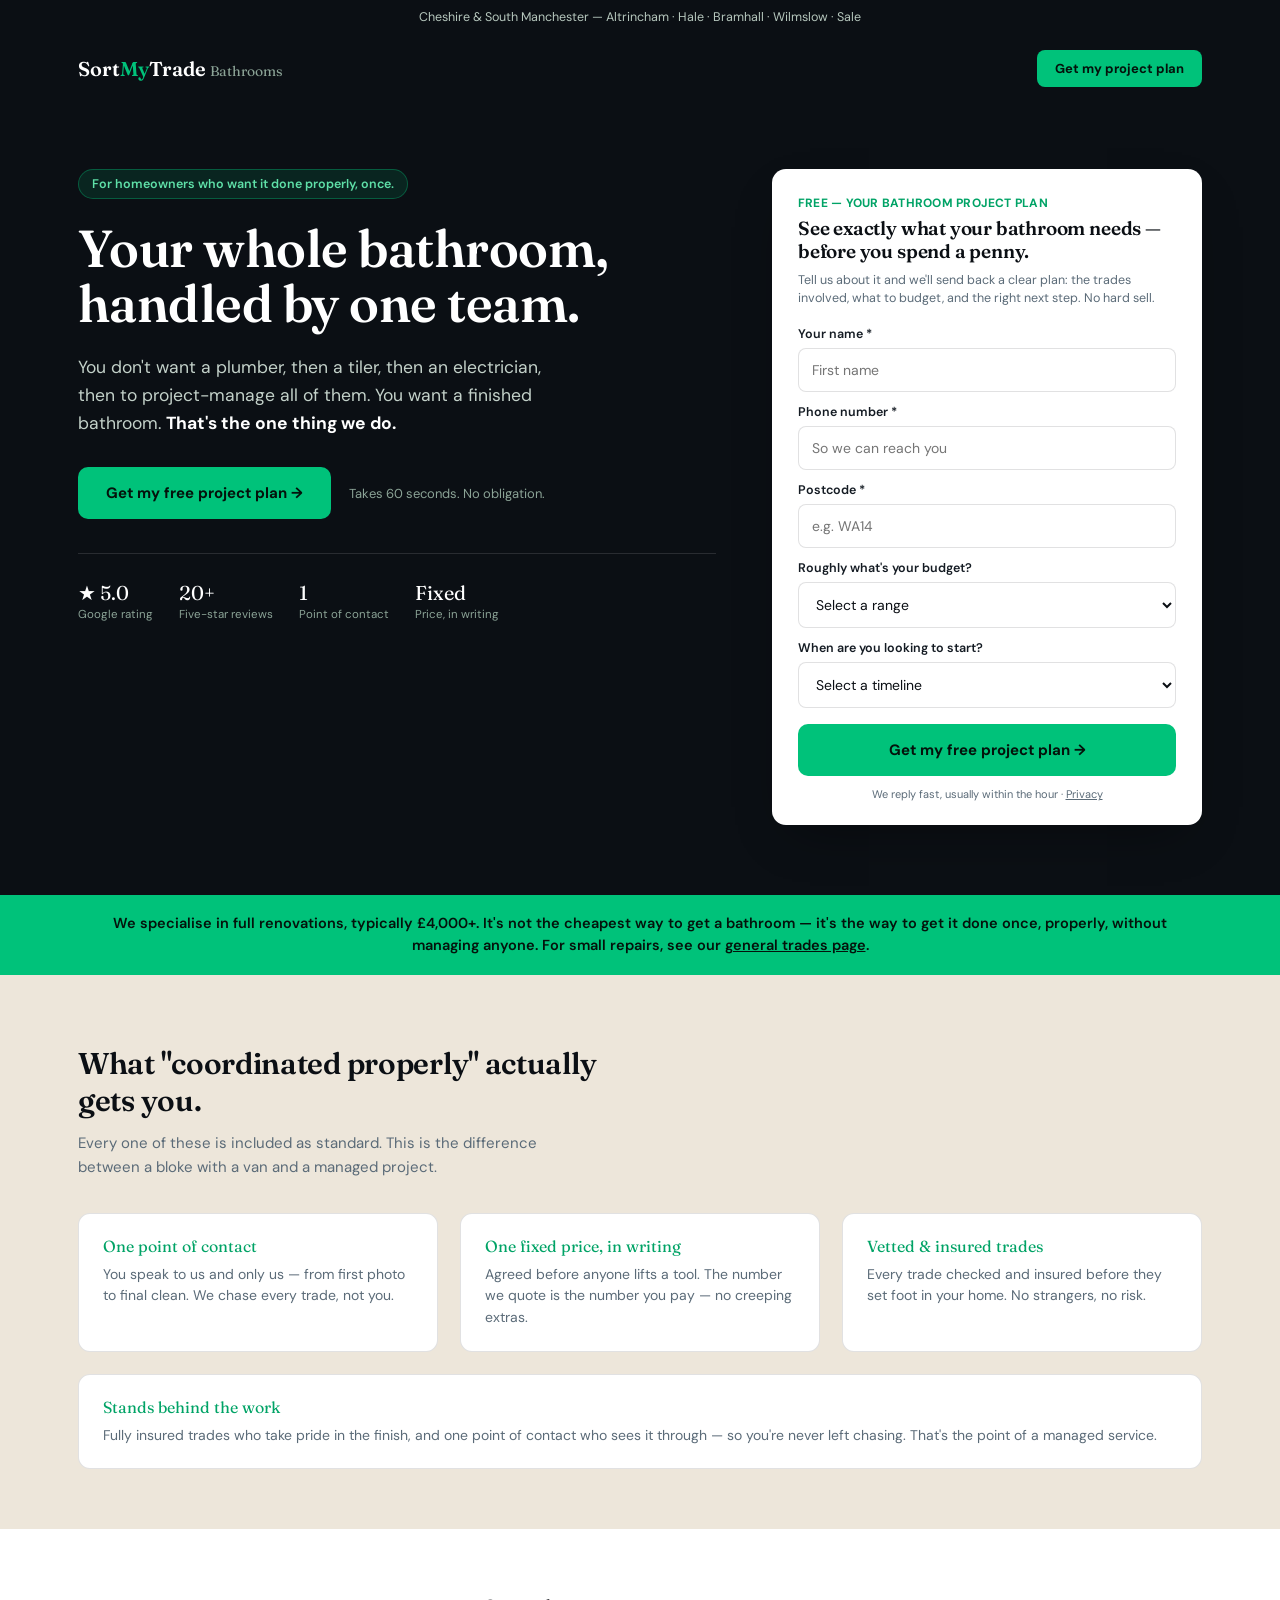
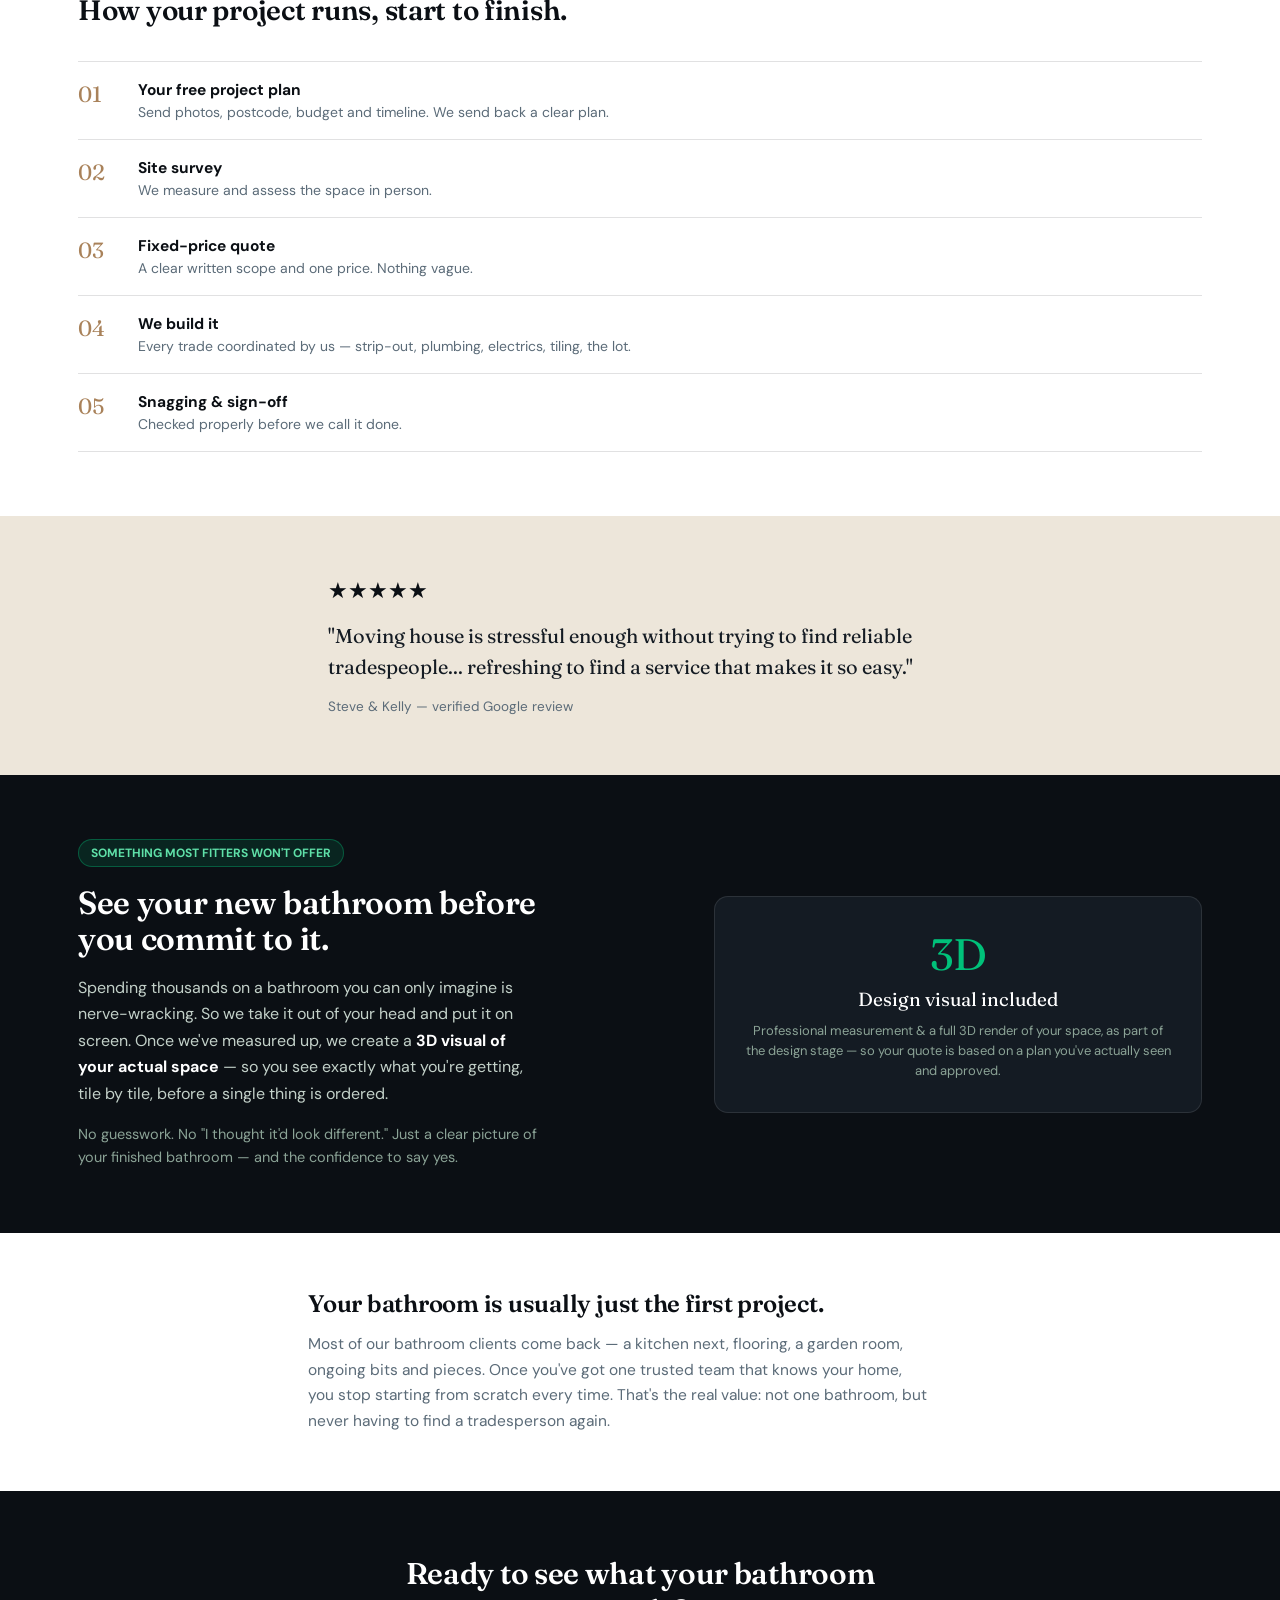
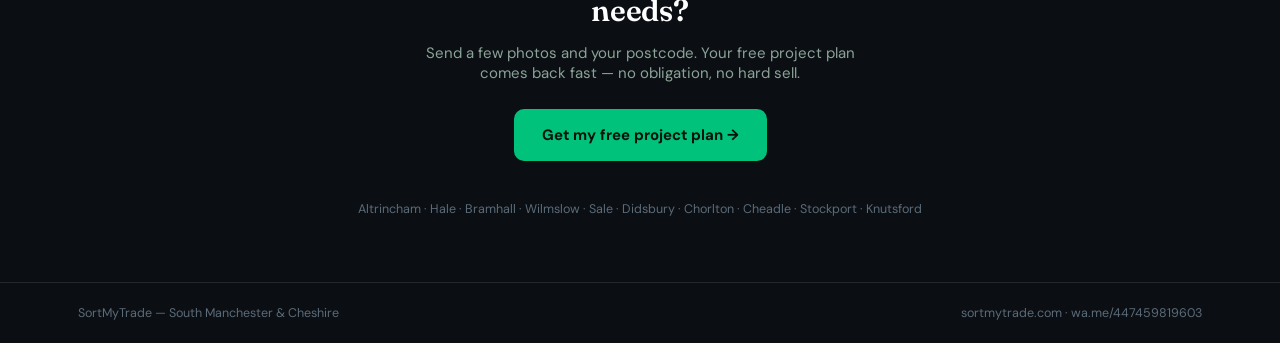
==== commit 7995286b: "Update bathrooms.html" ====
--- a/bathrooms.html
+++ b/bathrooms.html
@@ -12,975 +12,231 @@
 </script>
 
 <meta charset="UTF-8">
-<meta name="viewport" content="width=device-width, initial-scale=1.0">
-<title>SortMyTrade | Trusted Home Improvements & Trades — South Manchester & Cheshire</title>
-<meta name="description" content="One trusted team for every job in your home. Vetted, insured tradespeople across South Manchester & Cheshire — bathrooms, kitchens, plumbing, electrics, renovations and more. One point of contact, one fixed price.">
-<meta property="og:title" content="SortMyTrade — One Trusted Team for Every Job in Your Home">
-<meta property="og:description" content="Vetted, insured trades across South Manchester & Cheshire. We coordinate the whole job — one contact, one fixed price, no juggling tradespeople.">
-<meta property="og:url" content="https://sortmytrade.com">
+<meta name="viewport" content="width=device-width, initial-scale=1, viewport-fit=cover">
+<title>Bathroom Renovations, Coordinated Properly — SortMyTrade | South Manchester & Cheshire</title>
+<meta name="description" content="One team, one fixed price, one point of contact. We coordinate your entire bathroom renovation so you never chase a tradesperson again. Free bathroom project plan.">
 <link rel="preconnect" href="https://fonts.googleapis.com">
-<link href="https://fonts.googleapis.com/css2?family=Manrope:wght@300;400;500;600;700;800;900&family=Fraunces:ital,wght@0,400;1,300;1,400;1,600&display=swap" rel="stylesheet">
+<link rel="preconnect" href="https://fonts.gstatic.com" crossorigin>
+<link rel="stylesheet" href="https://fonts.googleapis.com/css2?family=Fraunces:opsz,wght@9..144,400;9..144,600&family=DM+Sans:wght@400;500;600;700&display=swap">
 <style>
-/* ── TOKENS ── */
-:root {
-  --ink:       #0b0f14;
-  --ink2:      #141a24;
-  --green:     #00c27a;
-  --green-d:   #00a366;
-  --green-pale:#e6faf3;
-  --amber:     #f5a623;
-  --white:     #ffffff;
-  --surface:   #f7f8fa;
-  --border:    #e4e8ed;
-  --txt:       #0f1923;
-  --muted:     #64748b;
-  --light:     #94a3b8;
-  --red:       #ef4444;
-  --wa:        #25d366;
-  --wa-d:      #1db954;
-  --r: 8px;
-  --shadow:    0 4px 24px rgba(0,0,0,.08);
-  --shadow-lg: 0 12px 48px rgba(0,0,0,.14);
-}
-*,*::before,*::after{margin:0;padding:0;box-sizing:border-box;}
-html{scroll-behavior:smooth;}
-body{font-family:'Manrope',sans-serif;color:var(--txt);background:#fff;overflow-x:hidden;-webkit-font-smoothing:antialiased;}
-a{text-decoration:none;color:inherit;}
-img{display:block;max-width:100%;}
-
-/* ── ANNOUNCEMENT ── */
-.bar{background:var(--green);text-align:center;padding:10px 20px;font-size:13px;font-weight:700;color:#fff;letter-spacing:.02em;}
-.bar em{font-style:normal;font-weight:400;opacity:.8;}
-
-/* ── NAV ── */
-.nav{position:sticky;top:0;z-index:300;height:60px;background:rgba(11,15,20,.97);backdrop-filter:blur(16px);border-bottom:1px solid rgba(255,255,255,.06);display:flex;align-items:center;padding:0 48px;gap:28px;}
-.nav-logo{font-size:19px;font-weight:900;color:#fff;letter-spacing:-.03em;flex-shrink:0;}
-.nav-logo span{color:var(--green);}
-.nav-pills{display:flex;gap:4px;flex:1;justify-content:center;}
-.nav-pill{font-size:13px;font-weight:500;color:rgba(255,255,255,.4);padding:6px 13px;border-radius:20px;cursor:pointer;transition:all .15s;}
-.nav-pill:hover{color:#fff;background:rgba(255,255,255,.08);}
-.nav-right{display:flex;align-items:center;gap:16px;flex-shrink:0;}
-.nav-trust{font-size:12px;color:rgba(255,255,255,.35);display:flex;align-items:center;gap:5px;}
-.nav-stars{color:var(--amber);}
-.nav-btn{background:var(--green);color:#fff;border:none;padding:9px 18px;border-radius:var(--r);font-family:'Manrope',sans-serif;font-size:13px;font-weight:700;cursor:pointer;transition:background .15s;white-space:nowrap;}
-.nav-btn:hover{background:var(--green-d);}
-
-/* ── HERO ── */
-.hero{background:var(--ink);min-height:96vh;display:flex;align-items:center;padding:80px 48px;position:relative;overflow:hidden;}
-.hero::before{content:'';position:absolute;inset:0;background:radial-gradient(ellipse 65% 65% at 72% 38%,rgba(0,194,122,.11) 0%,transparent 70%),radial-gradient(ellipse 45% 50% at 8% 92%,rgba(245,166,35,.05) 0%,transparent 65%);}
-.hero::after{content:'';position:absolute;inset:0;background-image:radial-gradient(rgba(255,255,255,.03) 1px,transparent 1px);background-size:30px 30px;}
-.hero-inner{position:relative;z-index:1;max-width:1200px;margin:0 auto;width:100%;display:grid;grid-template-columns:1fr 480px;gap:72px;align-items:center;}
-
-/* Hero left */
-.hero-eyebrow{display:inline-flex;align-items:center;gap:8px;background:rgba(0,194,122,.1);border:1px solid rgba(0,194,122,.22);color:var(--green);font-size:11px;font-weight:700;letter-spacing:.16em;text-transform:uppercase;padding:7px 14px;border-radius:20px;margin-bottom:26px;}
-.pulse{width:7px;height:7px;border-radius:50%;background:var(--green);animation:blink 2s ease-in-out infinite;}
-@keyframes blink{0%,100%{opacity:1;transform:scale(1);}50%{opacity:.3;transform:scale(.7);}}
-.hero-h1{font-size:clamp(42px,5.2vw,74px);font-weight:900;line-height:.98;letter-spacing:-.035em;color:#fff;margin-bottom:26px;}
-.hero-h1 .italic-word{font-family:'Fraunces',serif;font-style:italic;font-weight:300;color:rgba(255,255,255,.65);font-size:.9em;}
-.hero-h1 .green-word{color:var(--green);}
-.hero-sub{font-size:17px;font-weight:300;color:rgba(255,255,255,.5);line-height:1.75;max-width:470px;margin-bottom:32px;}
-.hero-sub strong{color:rgba(255,255,255,.8);font-weight:600;}
-
-/* ── LIVE PROOF STRIP ── */
-.proof-strip{display:flex;align-items:center;gap:0;border:1px solid rgba(255,255,255,.08);border-radius:var(--r);overflow:hidden;margin-bottom:32px;width:fit-content;}
-.ps-item{padding:14px 22px;border-right:1px solid rgba(255,255,255,.08);display:flex;flex-direction:column;align-items:center;}
-.ps-item:last-child{border-right:none;}
-.ps-num{font-size:22px;font-weight:900;color:#fff;line-height:1;}
-.ps-num span{color:var(--green);}
-.ps-lbl{font-size:10px;font-weight:600;color:rgba(255,255,255,.3);text-transform:uppercase;letter-spacing:.07em;margin-top:3px;}
-
-/* Hero areas */
-.hero-areas{font-size:13px;color:rgba(255,255,255,.25);font-weight:500;letter-spacing:.02em;}
-
-/* ── FORM CARD ── */
-.card{background:#fff;border-radius:14px;box-shadow:var(--shadow-lg);overflow:hidden;border:1px solid rgba(0,0,0,.06);}
-.card-head{background:var(--ink2);padding:20px 26px;display:flex;align-items:center;justify-content:space-between;}
-.card-head-title{font-size:16px;font-weight:800;color:#fff;letter-spacing:-.01em;}
-.card-head-sub{font-size:12px;color:rgba(255,255,255,.35);margin-top:3px;}
-.card-free{background:rgba(0,194,122,.18);border:1px solid rgba(0,194,122,.3);color:var(--green);font-size:10px;font-weight:700;padding:5px 11px;border-radius:20px;letter-spacing:.1em;text-transform:uppercase;}
-
-/* Urgency banner */
-.urgency-banner{background:linear-gradient(135deg,#fff7e6,#fffbf0);border-bottom:1px solid #f0e0b0;padding:11px 26px;display:flex;align-items:center;gap:10px;font-size:13px;font-weight:600;color:#7a4d00;}
-.ub-dot{width:8px;height:8px;border-radius:50%;background:var(--amber);animation:blink 1.5s infinite;flex-shrink:0;}
-
-/* WA shortcut */
-.wa-bar{padding:0 26px 0;border-bottom:1px solid var(--border);background:var(--surface);}
-.wa-btn-full{display:flex;align-items:center;justify-content:center;gap:9px;background:var(--wa);color:#fff;padding:13px;border-radius:var(--r);font-family:'Manrope',sans-serif;font-size:14px;font-weight:800;text-decoration:none;margin:14px 0;transition:background .15s;}
-.wa-btn-full:hover{background:var(--wa-d);}
-.wa-icon{width:20px;height:20px;flex-shrink:0;}
-.wa-note{font-size:11px;color:var(--muted);text-align:center;padding-bottom:14px;line-height:1.5;}
-
-/* Progress */
-.progress-wrap{padding:0 26px;background:var(--surface);border-bottom:1px solid var(--border);}
-.progress-steps{display:flex;}
-.ps{flex:1;padding:12px 0;display:flex;flex-direction:column;align-items:center;gap:4px;position:relative;}
-.ps::after{content:'';position:absolute;bottom:0;left:0;right:0;height:2px;background:transparent;transition:background .3s;}
-.ps.active::after,.ps.done::after{background:var(--green);}
-.ps-circle{width:24px;height:24px;border-radius:50%;background:var(--border);color:var(--muted);font-size:11px;font-weight:700;display:flex;align-items:center;justify-content:center;transition:all .3s;}
-.ps.active .ps-circle,.ps.done .ps-circle{background:var(--green);color:#fff;}
-.ps-label{font-size:10px;font-weight:600;color:var(--light);letter-spacing:.07em;text-transform:uppercase;}
-.ps.active .ps-label{color:var(--green);}
-
-/* Form internals */
-.card-body{padding:24px 26px;}
-.fstep{display:none;animation:fadeUp .2s ease;}
-.fstep.active{display:block;}
-@keyframes fadeUp{from{opacity:0;transform:translateY(8px);}to{opacity:1;transform:translateY(0);}}
-.field{margin-bottom:16px;}
-.field label{display:block;font-size:13px;font-weight:600;color:var(--txt);margin-bottom:6px;}
-.field label .ast{color:var(--green);}
-.finput,.fselect,.ftextarea{width:100%;padding:11px 14px;border:1.5px solid var(--border);border-radius:var(--r);font-family:'Manrope',sans-serif;font-size:15px;color:var(--txt);background:#fff;outline:none;transition:border-color .15s,box-shadow .15s;appearance:none;}
-.finput::placeholder,.ftextarea::placeholder{color:var(--light);}
-.finput:focus,.fselect:focus,.ftextarea:focus{border-color:var(--green);box-shadow:0 0 0 3px rgba(0,194,122,.1);}
-.fselect{background-image:url("data:image/svg+xml,%3Csvg xmlns='http://www.w3.org/2000/svg' width='16' height='16' viewBox='0 0 24 24' fill='none' stroke='%2364748b' stroke-width='2.5'%3E%3Cpath d='M6 9l6 6 6-6'/%3E%3C/svg%3E");background-repeat:no-repeat;background-position:right 12px center;padding-right:40px;cursor:pointer;}
-.ftextarea{resize:vertical;min-height:80px;line-height:1.55;}
-.sub-field{display:none;}
-
-/* Service chips */
-.chips{display:grid;grid-template-columns:1fr 1fr;gap:8px;margin-top:3px;}
-.chip{cursor:pointer;}
-.chip input{display:none;}
-.chip-body{display:flex;align-items:center;padding:12px 14px;border:1.5px solid var(--border);border-radius:var(--r);font-size:13px;font-weight:500;color:var(--muted);transition:all .15s;}
-.chip-body:hover{border-color:#b0bec5;color:var(--txt);}
-.chip input:checked + .chip-body{border-color:var(--green);background:var(--green-pale);color:#006b42;}
-.chip-emoji{font-size:18px;line-height:1;}
-.chip-name{display:block;font-weight:700;font-size:13px;}
-.chip-hint{display:block;font-size:11px;color:var(--light);margin-top:1px;}
-.chip input:checked + .chip-body .chip-hint{color:#52a882;}
-
-/* Buttons */
-.btn-next,.btn-submit{width:100%;border:none;padding:14px;border-radius:var(--r);font-family:'Manrope',sans-serif;font-weight:800;font-size:16px;cursor:pointer;transition:all .15s;display:flex;align-items:center;justify-content:center;gap:10px;margin-top:6px;}
-.btn-next{background:var(--ink);color:#fff;}
-.btn-next:hover{background:#1a2535;}
-.btn-submit{background:var(--green);color:#fff;font-size:17px;padding:16px;}
-.btn-submit:hover{background:var(--green-d);}
-.btn-submit:active{transform:scale(.99);}
-.btn-back{width:100%;background:transparent;border:1.5px solid var(--border);color:var(--muted);padding:10px;border-radius:var(--r);font-family:'Manrope',sans-serif;font-size:13px;font-weight:600;cursor:pointer;margin-top:8px;transition:all .15s;}
-.btn-back:hover{border-color:var(--muted);color:var(--txt);}
-.step-hint{font-size:12px;color:var(--light);text-align:center;margin-top:10px;}
-.submit-guarantee{font-size:12px;color:var(--muted);text-align:center;margin-top:10px;line-height:1.5;background:var(--surface);border-radius:var(--r);padding:10px;}
-.submit-guarantee strong{color:var(--txt);}
-
-/* Card foot */
-.card-foot{display:flex;align-items:center;justify-content:center;gap:6px;padding:12px 26px;border-top:1px solid var(--border);background:var(--surface);font-size:12px;color:var(--muted);}
-
-/* Success */
-.success-panel{display:none;padding:32px 26px;text-align:center;}
-.success-ring{width:68px;height:68px;border-radius:50%;background:var(--green-pale);border:2px solid rgba(0,194,122,.25);display:flex;align-items:center;justify-content:center;font-size:28px;margin:0 auto 18px;animation:pop .4s cubic-bezier(.175,.885,.32,1.275);}
-@keyframes pop{from{transform:scale(.4);opacity:0;}to{transform:scale(1);opacity:1;}}
-.success-title{font-size:22px;font-weight:800;color:var(--txt);margin-bottom:8px;}
-.success-sub{font-size:14px;color:var(--muted);line-height:1.65;max-width:290px;margin:0 auto 22px;}
-.stl{background:var(--surface);border:1px solid var(--border);border-radius:var(--r);overflow:hidden;text-align:left;}
-.stl-item{display:flex;align-items:flex-start;gap:12px;padding:13px 16px;border-bottom:1px solid var(--border);font-size:13px;color:var(--muted);line-height:1.5;}
-.stl-item:last-child{border:none;}
-.stl-n{width:21px;height:21px;border-radius:50%;background:var(--green);color:#fff;font-size:11px;font-weight:800;display:flex;align-items:center;justify-content:center;flex-shrink:0;margin-top:1px;}
-
-/* ── TRUST BAR ── */
-.trust-bar{background:var(--ink2);padding:16px 48px;border-bottom:1px solid rgba(255,255,255,.05);}
-.trust-bar-inner{max-width:1200px;margin:0 auto;display:flex;align-items:center;justify-content:space-around;flex-wrap:wrap;gap:12px;}
-.ti{display:flex;align-items:center;gap:9px;font-size:12px;font-weight:500;color:rgba(255,255,255,.45);}
-.ti-icon{width:32px;height:32px;border-radius:50%;background:rgba(0,194,122,.1);display:flex;align-items:center;justify-content:center;font-size:15px;flex-shrink:0;}
-
-/* ── SECTIONS ── */
-.sec{padding:88px 48px;}
-.sec-inner{max-width:1200px;margin:0 auto;}
-.eyebrow{display:inline-flex;align-items:center;gap:10px;font-size:11px;font-weight:700;letter-spacing:.18em;text-transform:uppercase;color:var(--green);margin-bottom:14px;}
-.eyebrow::before{content:'';display:block;width:20px;height:2px;background:var(--green);}
-h2{font-size:clamp(28px,3.8vw,48px);font-weight:900;letter-spacing:-.028em;color:var(--txt);line-height:1.05;margin-bottom:12px;}
-.sec-sub{font-size:17px;font-weight:300;color:var(--muted);line-height:1.75;max-width:560px;margin-bottom:52px;}
-
-/* ── PROBLEM SECTION ── */
-.problem-bg{background:var(--ink);}
-.problem-bg .eyebrow{color:var(--green);}
-.problem-bg h2{color:#fff;max-width:820px;}
-.problem-lead{font-size:19px;font-weight:300;color:rgba(255,255,255,.55);line-height:1.7;max-width:640px;margin-top:20px;}
-.problem-lead strong{color:#fff;font-weight:600;}
-
-/* ── HOW IT WORKS ── */
-.hiw-grid{display:grid;grid-template-columns:repeat(3,1fr);gap:2px;background:var(--border);border:1px solid var(--border);border-radius:var(--r);overflow:hidden;}
-.hiw-card{background:#fff;padding:38px 30px;transition:background .2s;}
-.hiw-card:hover{background:var(--surface);}
-.hiw-num{font-size:68px;font-weight:900;color:var(--green-pale);line-height:1;margin-bottom:18px;letter-spacing:-.04em;font-family:'Fraunces',serif;font-style:italic;}
-.hiw-card h3{font-size:18px;font-weight:800;color:var(--txt);margin-bottom:9px;letter-spacing:-.01em;}
-.hiw-card p{font-size:14px;color:var(--muted);line-height:1.72;}
-
-/* ── SERVICES ── */
-.svc-bg{background:var(--surface);}
-.svc-grid{display:grid;grid-template-columns:repeat(4,1fr);gap:14px;}
-.svc-card{background:#fff;border:1px solid var(--border);border-radius:10px;padding:26px 20px;cursor:pointer;transition:box-shadow .2s,transform .2s,border-color .2s;position:relative;overflow:hidden;}
-.svc-card::before{content:'';position:absolute;top:0;left:0;right:0;height:3px;background:var(--green);opacity:0;transition:opacity .2s;}
-.svc-card:hover{box-shadow:var(--shadow);transform:translateY(-3px);border-color:#cdd5e0;}
-.svc-card:hover::before{opacity:1;}
-.svc-icon{font-size:24px;margin-bottom:12px;}
-.svc-card h3{font-size:15px;font-weight:800;color:var(--txt);margin-bottom:6px;}
-.svc-card p{font-size:12px;color:var(--muted);line-height:1.55;}
-.svc-note{text-align:center;margin-top:32px;font-size:15px;font-weight:300;color:var(--muted);font-style:italic;}
-.svc-note strong{font-weight:600;color:var(--txt);font-style:normal;}
-
-/* ── REVIEWS ── */
-.rv-grid{display:grid;grid-template-columns:repeat(3,1fr);gap:18px;}
-.rv-card{background:#fff;border:1px solid var(--border);border-radius:10px;padding:26px;box-shadow:0 2px 12px rgba(0,0,0,.05);transition:box-shadow .2s;}
-.rv-card:hover{box-shadow:var(--shadow);}
-.rv-platform{display:flex;align-items:center;gap:6px;font-size:11px;font-weight:600;color:var(--muted);margin-bottom:12px;text-transform:uppercase;letter-spacing:.06em;}
-.rv-platform-dot{width:6px;height:6px;border-radius:50%;background:var(--green);}
-.rv-stars{color:var(--amber);font-size:14px;letter-spacing:1.5px;margin-bottom:12px;}
-.rv-text{font-size:14px;color:var(--txt);line-height:1.72;margin-bottom:18px;font-family:'Fraunces',serif;font-style:italic;font-weight:400;}
-.rv-person{display:flex;align-items:center;gap:11px;}
-.rv-av{width:38px;height:38px;border-radius:50%;background:var(--ink);color:#fff;font-weight:800;font-size:13px;display:flex;align-items:center;justify-content:center;flex-shrink:0;}
-.rv-name{font-size:13px;font-weight:700;color:var(--txt);}
-.rv-meta{font-size:11px;color:var(--muted);margin-top:2px;}
-.rv-verified{display:inline-flex;align-items:center;gap:4px;font-size:10px;font-weight:600;color:var(--green);margin-top:4px;}
-.rv-featured{border:1.5px solid rgba(0,194,122,.35);position:relative;}
-.rv-badge{position:absolute;top:-1px;right:16px;background:var(--green);color:#fff;font-size:9px;font-weight:700;padding:3px 10px;border-radius:0 0 6px 6px;letter-spacing:.08em;text-transform:uppercase;}
-
-/* ── URGENCY STRIP ── */
-.urgency{background:linear-gradient(135deg,#0f1923 0%,#0b0f14 100%);border-top:1px solid rgba(0,194,122,.15);border-bottom:1px solid rgba(0,194,122,.15);padding:26px 48px;}
-.urgency-inner{max-width:1200px;margin:0 auto;display:flex;align-items:center;justify-content:space-between;gap:24px;flex-wrap:wrap;}
-.urgency-title{font-size:19px;font-weight:800;color:#fff;margin-bottom:6px;letter-spacing:-.01em;}
-.urgency-slots{display:flex;gap:18px;flex-wrap:wrap;}
-.uslot{display:flex;align-items:center;gap:7px;font-size:13px;font-weight:500;color:rgba(255,255,255,.5);}
-.udot{width:7px;height:7px;border-radius:50%;background:var(--green);animation:blink 2s infinite;}
-.urgency-btn{background:var(--green);color:#fff;border:none;padding:14px 30px;border-radius:var(--r);font-family:'Manrope',sans-serif;font-size:14px;font-weight:800;cursor:pointer;transition:background .15s;white-space:nowrap;}
-.urgency-btn:hover{background:var(--green-d);}
-
-/* ── AREAS ── */
-.areas-bg{background:var(--surface);}
-.areas-cloud{display:flex;flex-wrap:wrap;gap:9px;margin-top:32px;}
-.achip{padding:8px 18px;border-radius:20px;border:1.5px solid var(--border);background:#fff;font-size:13px;font-weight:600;color:var(--txt);cursor:pointer;transition:all .15s;}
-.achip:hover,.achip.on{background:var(--green);border-color:var(--green);color:#fff;}
-.areas-note{margin-top:16px;font-size:13px;color:var(--muted);}
-
-/* ── FAQ ── */
-.faq-wrap{max-width:700px;margin-top:40px;}
-.faq-item{border-bottom:1px solid var(--border);}
-.faq-q{width:100%;background:none;border:none;padding:18px 0;text-align:left;display:flex;justify-content:space-between;align-items:center;gap:18px;font-family:'Manrope',sans-serif;font-size:15px;font-weight:700;color:var(--txt);cursor:pointer;transition:color .15s;}
-.faq-q:hover{color:var(--green);}
-.faq-icon{font-size:20px;color:var(--green);transition:transform .25s;flex-shrink:0;}
-.faq-item.open .faq-icon{transform:rotate(45deg);}
-.faq-a{font-size:14px;color:var(--muted);line-height:1.75;max-height:0;overflow:hidden;transition:max-height .35s ease,padding-bottom .25s;}
-.faq-item.open .faq-a{max-height:300px;padding-bottom:18px;}
-
-/* ── BOTTOM CTA ── */
-.cta-sec{background:var(--ink);padding:96px 48px;text-align:center;position:relative;overflow:hidden;}
-.cta-sec::before{content:'';position:absolute;inset:0;background:radial-gradient(ellipse 55% 60% at 50% 100%,rgba(0,194,122,.15) 0%,transparent 70%);}
-.cta-inner{position:relative;z-index:1;max-width:600px;margin:0 auto;}
-.cta-eyebrow{font-size:10px;font-weight:700;letter-spacing:.2em;text-transform:uppercase;color:rgba(0,194,122,.65);margin-bottom:14px;display:flex;align-items:center;justify-content:center;gap:8px;}
-.cta-sec h2{color:#fff;font-size:clamp(32px,4vw,58px);margin-bottom:16px;}
-.cta-sec p{font-size:17px;font-weight:300;color:rgba(255,255,255,.45);margin-bottom:36px;line-height:1.7;}
-.cta-btns{display:flex;gap:12px;justify-content:center;flex-wrap:wrap;}
-.cta-primary{display:inline-flex;align-items:center;gap:10px;background:var(--green);color:#fff;border:none;padding:18px 42px;border-radius:var(--r);font-family:'Manrope',sans-serif;font-size:17px;font-weight:800;cursor:pointer;transition:all .15s;}
-.cta-primary:hover{background:var(--green-d);transform:translateY(-1px);}
-.cta-wa{display:inline-flex;align-items:center;gap:10px;background:var(--wa);color:#fff;border:none;padding:18px 32px;border-radius:var(--r);font-family:'Manrope',sans-serif;font-size:17px;font-weight:800;cursor:pointer;text-decoration:none;transition:all .15s;}
-.cta-wa:hover{background:var(--wa-d);transform:translateY(-1px);}
-.cta-note{font-size:12px;color:rgba(255,255,255,.2);margin-top:16px;}
-
-/* ── TRADE STRIP ── */
-.trade-strip{background:var(--ink2);border-top:1px solid rgba(255,255,255,.05);padding:20px 48px;}
-.trade-strip-inner{max-width:1200px;margin:0 auto;display:flex;align-items:center;justify-content:space-between;gap:14px;flex-wrap:wrap;}
-.trade-strip p{font-size:13px;color:rgba(255,255,255,.35);}
-.trade-strip p strong{color:rgba(255,255,255,.7);}
-.trade-link{color:var(--green);font-weight:700;font-size:13px;display:flex;align-items:center;gap:5px;white-space:nowrap;}
-.trade-link:hover{text-decoration:underline;}
-
-/* ── FOOTER ── */
-footer{background:var(--ink);border-top:1px solid rgba(255,255,255,.05);padding:44px 48px;}
-.footer-inner{max-width:1200px;margin:0 auto;display:grid;grid-template-columns:auto 1fr auto;gap:40px;align-items:start;}
-.f-logo{font-size:20px;font-weight:900;color:#fff;letter-spacing:-.03em;}
-.f-logo span{color:var(--green);}
-.f-tagline{font-size:12px;color:rgba(255,255,255,.2);margin-top:5px;}
-.f-locs-label{font-size:10px;color:rgba(255,255,255,.18);letter-spacing:.1em;text-transform:uppercase;margin-bottom:8px;}
-.f-locs{display:flex;flex-wrap:wrap;gap:4px;}
-.floc{font-size:11px;color:rgba(255,255,255,.18);font-weight:500;}
-.floc::after{content:' ·';}
-.floc:last-child::after{content:'';}
-.f-links{display:flex;gap:18px;}
-.f-link{font-size:12px;color:rgba(255,255,255,.22);font-weight:500;transition:color .15s;}
-.f-link:hover{color:rgba(255,255,255,.55);}
-.footer-legal{text-align:center;font-size:11px;color:rgba(255,255,255,.1);margin-top:32px;padding-top:22px;border-top:1px solid rgba(255,255,255,.05);max-width:1200px;margin-left:auto;margin-right:auto;}
-
-/* ── STICKY MOBILE CTA ── */
-.sticky-cta{display:none;position:fixed;bottom:0;left:0;right:0;z-index:500;background:#fff;border-top:1px solid var(--border);padding:12px 16px;box-shadow:0 -4px 24px rgba(0,0,0,.1);}
-.sticky-cta-inner{display:flex;gap:10px;max-width:480px;margin:0 auto;}
-.sticky-btn{flex:1;padding:14px;border:none;border-radius:var(--r);font-family:'Manrope',sans-serif;font-size:14px;font-weight:800;cursor:pointer;transition:all .15s;}
-.sticky-btn-main{background:var(--green);color:#fff;}
-.sticky-btn-wa{background:var(--wa);color:#fff;text-decoration:none;display:flex;align-items:center;justify-content:center;gap:7px;flex:0 0 auto;padding:14px 18px;}
-
-/* ── SCROLL REVEAL ── */
-.reveal{opacity:0;transform:translateY(24px);transition:opacity .6s ease,transform .6s ease;}
-.reveal.visible{opacity:1;transform:translateY(0);}
-
-/* ── GUARANTEE BAND ── */
-.guarantee{background:var(--green-pale);border-top:1px solid rgba(0,194,122,.2);border-bottom:1px solid rgba(0,194,122,.2);padding:44px 48px;}
-.guarantee-inner{max-width:900px;margin:0 auto;display:flex;align-items:center;gap:28px;}
-.guarantee-shield{width:64px;height:64px;border-radius:50%;background:var(--green);display:flex;align-items:center;justify-content:center;flex-shrink:0;box-shadow:0 6px 20px rgba(0,194,122,.3);}
-.guarantee-shield svg{width:32px;height:32px;stroke:#fff;}
-.guarantee-txt h3{font-size:22px;font-weight:900;color:var(--ink);letter-spacing:-.02em;margin-bottom:6px;}
-.guarantee-txt p{font-size:15px;color:#2a5a44;line-height:1.6;font-weight:500;}
-
-/* ── HOME SORT BUNDLE ── */
-.bundle-bg{background:var(--ink);position:relative;overflow:hidden;}
-.bundle-bg::before{content:'';position:absolute;inset:0;background:radial-gradient(ellipse 50% 60% at 80% 30%,rgba(0,194,122,.1) 0%,transparent 70%);}
-.bundle-inner{position:relative;z-index:1;display:grid;grid-template-columns:1fr 1fr;gap:56px;align-items:center;}
-.bundle-left .eyebrow{color:var(--green);}
-.bundle-left h2{color:#fff;margin-bottom:16px;}
-.bundle-left p{font-size:16px;font-weight:300;color:rgba(255,255,255,.55);line-height:1.7;margin-bottom:26px;}
-.bundle-left p strong{color:#fff;font-weight:600;}
-.bundle-card{background:#fff;border-radius:14px;padding:34px;box-shadow:var(--shadow-lg);}
-.bundle-card-head{font-size:12px;font-weight:700;letter-spacing:.14em;text-transform:uppercase;color:var(--green);margin-bottom:8px;}
-.bundle-card h3{font-size:26px;font-weight:900;color:var(--ink);letter-spacing:-.02em;margin-bottom:18px;}
-.bundle-list{list-style:none;margin-bottom:24px;}
-.bundle-list li{display:flex;align-items:flex-start;gap:11px;padding:9px 0;font-size:14px;color:var(--txt);line-height:1.5;border-bottom:1px solid var(--surface);}
-.bundle-list li:last-child{border:none;}
-.bundle-check{width:20px;height:20px;border-radius:50%;background:var(--green-pale);color:var(--green-d);font-size:12px;font-weight:800;display:flex;align-items:center;justify-content:center;flex-shrink:0;margin-top:1px;}
-.bundle-btn{width:100%;background:var(--green);color:#fff;border:none;padding:15px;border-radius:var(--r);font-family:'Manrope',sans-serif;font-size:15px;font-weight:800;cursor:pointer;transition:background .15s;}
-.bundle-btn:hover{background:var(--green-d);}
-
-/* ── TIERS ── */
-.tiers-grid{display:grid;grid-template-columns:repeat(3,1fr);gap:16px;margin-top:8px;}
-.tier{background:#fff;border:1px solid var(--border);border-radius:12px;padding:30px 26px;transition:box-shadow .2s,transform .2s,border-color .2s;position:relative;}
-.tier:hover{box-shadow:var(--shadow);transform:translateY(-3px);}
-.tier.featured{border-color:var(--green);box-shadow:0 8px 30px rgba(0,194,122,.12);}
-.tier-tag{position:absolute;top:-11px;left:26px;background:var(--green);color:#fff;font-size:10px;font-weight:700;letter-spacing:.1em;text-transform:uppercase;padding:4px 12px;border-radius:20px;}
-.tier-name{font-size:20px;font-weight:900;color:var(--ink);letter-spacing:-.02em;margin-bottom:6px;}
-.tier-for{font-size:13px;color:var(--green-d);font-weight:700;margin-bottom:16px;}
-.tier-desc{font-size:14px;color:var(--muted);line-height:1.65;margin-bottom:18px;}
-.tier-eg{font-size:12px;color:var(--light);line-height:1.6;padding-top:14px;border-top:1px solid var(--surface);}
-.tier-eg strong{color:var(--txt);font-weight:600;}
-
-/* ── LEAD MAGNET ── */
-.magnet{background:var(--surface);padding:72px 48px;}
-.magnet-inner{max-width:920px;margin:0 auto;background:#fff;border:1px solid var(--border);border-radius:16px;overflow:hidden;display:grid;grid-template-columns:1.2fr 1fr;box-shadow:var(--shadow);}
-.magnet-left{padding:44px;}
-.magnet-badge{display:inline-block;background:var(--green-pale);color:var(--green-d);font-size:11px;font-weight:700;letter-spacing:.1em;text-transform:uppercase;padding:6px 12px;border-radius:20px;margin-bottom:16px;}
-.magnet-left h3{font-size:26px;font-weight:900;color:var(--ink);letter-spacing:-.025em;line-height:1.1;margin-bottom:12px;}
-.magnet-left p{font-size:14px;color:var(--muted);line-height:1.65;margin-bottom:22px;}
-.magnet-form{display:flex;flex-direction:column;gap:10px;}
-.magnet-input{padding:13px 15px;border:1.5px solid var(--border);border-radius:var(--r);font-family:'Manrope',sans-serif;font-size:15px;color:var(--txt);outline:none;transition:border-color .15s,box-shadow .15s;}
-.magnet-input:focus{border-color:var(--green);box-shadow:0 0 0 3px rgba(0,194,122,.1);}
-.magnet-btn{background:var(--ink);color:#fff;border:none;padding:14px;border-radius:var(--r);font-family:'Manrope',sans-serif;font-size:15px;font-weight:800;cursor:pointer;transition:background .15s;}
-.magnet-btn:hover{background:#1a2535;}
-.magnet-note{font-size:11px;color:var(--light);text-align:center;margin-top:4px;}
-.magnet-right{background:linear-gradient(150deg,#0f1923,#0b0f14);display:flex;align-items:center;justify-content:center;padding:44px;position:relative;overflow:hidden;}
-.magnet-right::before{content:'';position:absolute;inset:0;background:radial-gradient(ellipse 60% 60% at 50% 40%,rgba(0,194,122,.14) 0%,transparent 70%);}
-.magnet-guide{position:relative;z-index:1;text-align:center;}
-.magnet-guide-icon{font-size:15px;font-weight:700;letter-spacing:.14em;text-transform:uppercase;color:var(--green);margin-bottom:14px;}
-.magnet-guide h4{font-family:'Fraunces',serif;font-style:italic;font-size:26px;font-weight:400;color:#fff;line-height:1.25;}
-.magnet-success{display:none;text-align:center;padding:20px 0;}
-.magnet-success .ms-tick{font-size:36px;margin-bottom:10px;}
-.magnet-success p{font-size:15px;color:var(--txt);font-weight:600;}
-
-/* ── RESPONSIVE ── */
-@media(max-width:1024px){
-  .hero-inner{grid-template-columns:1fr;}
-  .hero{padding:60px 28px;min-height:auto;}
-  .svc-grid{grid-template-columns:repeat(3,1fr);}
-  .footer-inner{grid-template-columns:1fr;}
-  .bundle-inner{grid-template-columns:1fr;gap:36px;}
-  .magnet-inner{grid-template-columns:1fr;}
-  .magnet-right{display:none;}
-}
-@media(max-width:768px){
-  .sec{padding:60px 24px;}
-  .nav{padding:0 20px;}
-  .nav-pills,.nav-trust{display:none;}
-  .trust-bar,.urgency,.trade-strip{padding:16px 24px;}
-  .urgency-inner{flex-direction:column;align-items:flex-start;}
-  .hiw-grid,.rv-grid{grid-template-columns:1fr;gap:1px;}
-  .svc-grid{grid-template-columns:repeat(2,1fr);}
-  .chips{grid-template-columns:1fr;}
-  footer{padding:28px 24px;}
-  .cta-sec{padding:72px 24px;}
-  .cta-btns{flex-direction:column;}
-  .sticky-cta{display:block;}
-  body{padding-bottom:80px;}
-  .proof-strip{width:100%;justify-content:stretch;display:grid;grid-template-columns:1fr 1fr;border-radius:var(--r);}
-  .ps-item{flex:none;min-width:0;padding:12px 8px;border-right:1px solid rgba(255,255,255,.08);border-bottom:1px solid rgba(255,255,255,.08);}
-  .ps-item:nth-child(2n){border-right:none;}
-  .ps-item:nth-child(3),.ps-item:nth-child(4){border-bottom:none;}
-  .ps-num{font-size:18px;}
-  .hero-left, .hero-eyebrow, .hero-h1, .hero-sub, .hero-areas{min-width:0;}
-  .guarantee{padding:32px 24px;}
-  .guarantee-inner{flex-direction:column;text-align:center;gap:18px;}
-  .tiers-grid{grid-template-columns:1fr;}
-  .magnet-left{padding:32px 24px;}
-}
-@media(max-width:480px){
-  .hero-h1{font-size:36px;}
-  .svc-grid{grid-template-columns:1fr 1fr;}
-  .f-links{flex-direction:column;gap:8px;}
-}
+  :root{--ink:#0B0F14;--ink2:#141B23;--stone:#EDE6DA;--panel:#FFFFFF;--emerald:#00C27A;--emerald-deep:#00A366;--slate:#5B6B78;--brass:#A9825A;--line:rgba(11,15,20,.12);}
+  *{box-sizing:border-box}
+  body{margin:0;font-family:'DM Sans',sans-serif;color:var(--ink);background:var(--stone);-webkit-font-smoothing:antialiased}
+  h1,h2,h3{font-family:'Fraunces',serif;font-weight:600;letter-spacing:-.01em;margin:0}
+  a{text-decoration:none;color:inherit}
+  button{font-family:inherit}
+  .wrap{max-width:1180px;margin:0 auto;padding:0 28px}
+  .cta{display:inline-flex;align-items:center;gap:10px;background:var(--emerald);color:#04120B;font-weight:700;font-size:15px;padding:16px 28px;border-radius:10px;border:none;cursor:pointer;transition:background .15s,transform .1s}
+  .cta:hover{background:var(--emerald-deep);color:#fff}
+  .cta:active{transform:translateY(1px)}
+  select,input{font-family:'DM Sans',sans-serif;font-size:14px;padding:12px 13px;border:1px solid var(--line);border-radius:8px;background:#fff;color:var(--ink);width:100%}
+  select:focus,input:focus{outline:2px solid var(--emerald-deep);outline-offset:1px}
+  label{font-size:12.5px;font-weight:600;color:var(--ink2);display:block;margin-bottom:6px}
+  .hero-row,.proc-row{display:flex}
+  @media(max-width:760px){.hero-h1{font-size:36px !important}.hero-row{flex-direction:column !important}.proc-row{flex-direction:column !important}.stack-mob{flex-direction:column !important}}
 </style>
 </head>
 <body>
-
-<!-- ANNOUNCEMENT -->
-<div class="bar">🟢 Covering Cheshire &amp; South Manchester <em>— SK · WA · M postcodes</em></div>
-
-<!-- NAV -->
-<nav class="nav">
-  <div class="nav-logo">Sort<span>My</span>Trade</div>
-  <div class="nav-pills">
-    <a class="nav-pill" href="bathrooms.html" style="text-decoration:none;display:inline-block">Bathrooms</a>
-    <div class="nav-pill" onclick="scrollTo2('services')">Services</div>
-    <div class="nav-pill" onclick="scrollTo2('how')">How It Works</div>
-    <div class="nav-pill" onclick="scrollTo2('reviews')">Reviews</div>
-    <div class="nav-pill" onclick="scrollTo2('faq')">FAQ</div>
-  </div>
-  <div class="nav-right">
-    <div class="nav-trust"><span class="nav-stars">★★★★★</span> 5.0 Google</div>
-    <button class="nav-btn" onclick="scrollTo2('top')">Get a Quote</button>
-  </div>
-</nav>
-
-<!-- HERO -->
-<section class="hero" id="top">
-  <div class="hero-inner">
-    <div class="hero-left">
-      <div class="hero-eyebrow"><span class="pulse"></span> Cheshire &amp; South Manchester's trades coordinator</div>
-      <h1 class="hero-h1">One trusted team for <span class="green-word">every job</span> in your <span class="italic-word">home.</span></h1>
-      <p class="hero-sub">From a dripping tap to a full extension — we coordinate vetted, insured tradespeople so you don't have to. <strong>One point of contact. One fixed price. Sorted properly.</strong></p>
-      <div class="proof-strip">
-        <div class="ps-item"><div class="ps-num">★ <span>5.0</span></div><div class="ps-lbl">Google rating</div></div>
-        <div class="ps-item"><div class="ps-num"><span>20</span>+</div><div class="ps-lbl">5-star reviews</div></div>
-        <div class="ps-item"><div class="ps-num"><span>1</span></div><div class="ps-lbl">Point of contact</div></div>
-        <div class="ps-item"><div class="ps-num">Fixed</div><div class="ps-lbl">Price upfront</div></div>
-      </div>
-      <div class="hero-areas">Didsbury · Chorlton · Sale · Altrincham · Hale · Bramhall · Wilmslow · Stockport · Cheadle · Knutsford · Warrington</div>
-    </div>
-
-    <!-- FORM CARD -->
-    <div class="card" id="quoteCard">
-      <div class="card-head">
-        <div>
-          <div class="card-head-title">Get a Free Quote</div>
-          <div class="card-head-sub">60 seconds · No obligation</div>
-        </div>
-        <div class="card-free">Free</div>
-      </div>
-
-      <div class="urgency-banner"><span class="ub-dot"></span> Tell us today &amp; we'll come back to you fast — often within the hour.</div>
-
-      <div class="wa-bar">
-        <a class="wa-btn-full" href="https://wa.me/447459819603?text=Hi%20SortMyTrade%2C%20I%20need%20a%20quote%20for%20my%20job." target="_blank" rel="noopener">
-          <svg class="wa-icon" viewBox="0 0 24 24" fill="#fff"><path d="M17.472 14.382c-.297-.149-1.758-.867-2.03-.967-.273-.099-.471-.148-.67.15-.197.297-.767.966-.94 1.164-.173.199-.347.223-.644.075-.297-.15-1.255-.463-2.39-1.475-.883-.788-1.48-1.761-1.653-2.059-.173-.297-.018-.458.13-.606.134-.133.298-.347.446-.52.149-.174.198-.298.298-.497.099-.198.05-.371-.025-.52-.075-.149-.669-1.612-.916-2.207-.242-.579-.487-.5-.669-.51-.173-.008-.371-.01-.57-.01-.198 0-.52.074-.792.372-.272.297-1.04 1.016-1.04 2.479 0 1.462 1.065 2.875 1.213 3.074.149.198 2.096 3.2 5.077 4.487.709.306 1.262.489 1.694.625.712.227 1.36.195 1.871.118.571-.085 1.758-.719 2.006-1.413.248-.694.248-1.289.173-1.413-.074-.124-.272-.198-.57-.347m-5.421 7.403h-.004a9.87 9.87 0 01-5.031-1.378l-.361-.214-3.741.982.998-3.648-.235-.374a9.86 9.86 0 01-1.51-5.26c.001-5.45 4.436-9.884 9.888-9.884 2.64 0 5.122 1.03 6.988 2.898a9.825 9.825 0 012.893 6.994c-.003 5.45-4.437 9.884-9.885 9.884m8.413-18.297A11.815 11.815 0 0012.05 0C5.495 0 .16 5.335.157 11.892c0 2.096.547 4.142 1.588 5.945L.057 24l6.305-1.654a11.882 11.882 0 005.683 1.448h.005c6.554 0 11.89-5.335 11.893-11.893a11.821 11.821 0 00-3.48-8.413Z"/></svg>
-          WhatsApp your job — fastest quotes
-        </a>
-        <div class="wa-note">Send a photo or voice note for even faster, more accurate quotes. Opens WhatsApp.</div>
-      </div>
-
-      <div class="progress-wrap" id="progressWrap">
-        <div class="progress-steps">
-          <div class="ps active" id="ps1"><div class="ps-circle">1</div><div class="ps-label">Service</div></div>
-          <div class="ps" id="ps2"><div class="ps-circle">2</div><div class="ps-label">Details</div></div>
-          <div class="ps" id="ps3"><div class="ps-circle">3</div><div class="ps-label">Contact</div></div>
-        </div>
-      </div>
-
-      <div class="card-body" id="cardBody">
-        <!-- STEP 1 -->
-        <div class="fstep active" id="step1">
-          <div class="field">
-            <label>What do you need? <span class="ast">*</span></label>
-            <div class="chips">
-              <label class="chip"><input type="radio" name="svc" value="Bathroom / Kitchen"><span class="chip-body"><span><span class="chip-name">Bathroom / Kitchen</span><span class="chip-hint">Fits, refurbs, wet rooms</span></span></span></label>
-              <label class="chip"><input type="radio" name="svc" value="Plumber"><span class="chip-body"><span><span class="chip-name">Plumber</span><span class="chip-hint">Leaks, boilers, taps</span></span></span></label>
-              <label class="chip"><input type="radio" name="svc" value="Electrician"><span class="chip-body"><span><span class="chip-name">Electrician</span><span class="chip-hint">Rewires, EICR, faults</span></span></span></label>
-              <label class="chip"><input type="radio" name="svc" value="Renovation / Extension"><span class="chip-body"><span><span class="chip-name">Renovation</span><span class="chip-hint">Extensions, full projects</span></span></span></label>
-              <label class="chip"><input type="radio" name="svc" value="Plastering / Decorating"><span class="chip-body"><span><span class="chip-name">Plaster / Paint</span><span class="chip-hint">Skim, decorate, walls</span></span></span></label>
-              <label class="chip"><input type="radio" name="svc" value="Flooring / Joinery"><span class="chip-body"><span><span class="chip-name">Flooring / Joinery</span><span class="chip-hint">LVT, tiling, doors</span></span></span></label>
-              <label class="chip"><input type="radio" name="svc" value="Garden / Driveway"><span class="chip-body"><span><span class="chip-name">Garden / Drive</span><span class="chip-hint">Landscaping, paving</span></span></span></label>
-              <label class="chip"><input type="radio" name="svc" value="Roofing / Guttering"><span class="chip-body"><span><span class="chip-name">Roofing</span><span class="chip-hint">Repairs, guttering</span></span></span></label>
-              <label class="chip"><input type="radio" name="svc" value="Removals / Man & Van"><span class="chip-body"><span><span class="chip-name">Removals</span><span class="chip-hint">Moves, man &amp; van</span></span></span></label>
-              <label class="chip"><input type="radio" name="svc" value="Handyman / Other"><span class="chip-body"><span><span class="chip-name">Handyman / Other</span><span class="chip-hint">Assembly, repairs</span></span></span></label>
-            </div>
-          </div>
-          <div class="field">
-            <label>Your postcode <span class="ast">*</span></label>
-            <input class="finput" type="text" id="postcode" placeholder="e.g. M20 2LU" autocomplete="postal-code">
-          </div>
-          <button class="btn-next" onclick="goStep(2)">Continue →</button>
-          <div class="step-hint">Step 1 of 3 — 60 seconds total</div>
-        </div>
-
-        <!-- STEP 2 -->
-        <div class="fstep" id="step2">
-          <div class="field">
-            <label>Describe the job <span class="ast">*</span></label>
-            <textarea class="ftextarea" id="jobdesc" placeholder="Tell us what needs doing — the more detail, the more accurate your quote."></textarea>
-          </div>
-          <div class="field">
-            <label>When do you need it?</label>
-            <select class="fselect" id="timeline">
-              <option>Today or as soon as possible</option>
-              <option>Within 1 week</option>
-              <option>Within 1 month</option>
-              <option>Flexible / just researching</option>
-            </select>
-          </div>
-          <div class="field">
-            <label>Rough budget (optional)</label>
-            <select class="fselect" id="budget">
-              <option>Not sure yet</option>
-              <option>Under £200</option>
-              <option>£200 – £500</option>
-              <option>£500 – £2,000</option>
-              <option>£2,000+</option>
-            </select>
-          </div>
-          <button class="btn-next" onclick="goStep(3)">Continue →</button>
-          <button class="btn-back" onclick="goStep(1)">← Back</button>
-        </div>
-
-        <!-- STEP 3 -->
-        <div class="fstep" id="step3">
-          <div class="field">
-            <label>Your full name <span class="ast">*</span></label>
-            <input class="finput" type="text" id="fullname" placeholder="First and last name" autocomplete="name">
-          </div>
-          <div class="field">
-            <label>Mobile number <span class="ast">*</span></label>
-            <input class="finput" type="tel" id="mobile" placeholder="07…" autocomplete="tel">
-          </div>
-          <div class="field">
-            <label>Email address <span class="ast">*</span></label>
-            <input class="finput" type="email" id="email" placeholder="you@email.com" autocomplete="email">
-          </div>
-          <button class="btn-submit" onclick="submitForm()">Get My Free Quote →</button>
-          <div class="submit-guarantee"><strong>Tell us today and we'll come back to you fast</strong> — one clear quote, one point of contact.</div>
-          <button class="btn-back" onclick="goStep(2)">← Back</button>
-        </div>
-      </div>
-
-      <!-- SUCCESS -->
-      <div class="success-panel" id="successPanel">
-        <div class="success-ring">✅</div>
-        <div class="success-title">You're all sorted!</div>
-        <div class="success-sub">Thanks — we've got your job and we'll be in touch shortly with your quote.</div>
-        <div class="stl">
-          <div class="stl-item"><span class="stl-n">1</span><span>We review your job and match it to the right vetted trade — or trades.</span></div>
-          <div class="stl-item"><span class="stl-n">2</span><span>We come back to you with one clear, fixed price.</span></div>
-          <div class="stl-item"><span class="stl-n">3</span><span>Give the go-ahead and we coordinate the whole job — you deal with us, no one else.</span></div>
-        </div>
-      </div>
-
-      <div class="card-foot" id="cardFoot">🔒 Details only shared with your matched trade · No spam</div>
-    </div>
-  </div>
-</section>
-
-<!-- TRUST BAR -->
-<div class="trust-bar">
-  <div class="trust-bar-inner">
-    <div class="ti"><span class="ti-icon">🔥</span> Gas Safe registered engineers</div>
-    <div class="ti"><span class="ti-icon">⚡</span> NICEIC / NAPIT electricians</div>
-    <div class="ti"><span class="ti-icon">🛡</span> Min £1M public liability insured</div>
-    <div class="ti"><span class="ti-icon">✓</span> ID verified &amp; references checked</div>
-    <div class="ti"><span class="ti-icon">📍</span> SK · WA · M postcodes</div>
+<div style="width:100%;min-height:100vh;background:var(--stone)">
+
+  <div style="background:var(--ink);color:#B6C7BD;padding:9px 0;font-size:12.5px;text-align:center">Cheshire &amp; South Manchester — Altrincham · Hale · Bramhall · Wilmslow · Sale</div>
+
+  <div style="background:var(--ink);padding:16px 0 26px">
+    <div class="wrap" style="display:flex;align-items:center;justify-content:space-between">
+      <div style="font-family:'Fraunces',serif;font-size:20px;font-weight:600;color:#fff">Sort<span style="color:var(--emerald)">My</span>Trade <span style="font-weight:400;color:#8BA396;font-size:14px">Bathrooms</span></div>
+      <a href="#form" style="background:var(--emerald);color:#04120B;font-weight:700;font-size:13px;padding:10px 18px;border-radius:8px">Get my project plan</a>
+    </div>
+  </div>
+
+  <div style="background:var(--ink);padding:56px 0 70px">
+    <div class="wrap hero-row" style="gap:56px;align-items:flex-start;flex-wrap:wrap">
+      <div style="flex:1 1 490px;min-width:300px">
+        <div style="display:inline-block;background:rgba(0,194,122,.12);border:1px solid rgba(0,194,122,.35);color:#5FE0A8;font-size:12.5px;font-weight:600;padding:6px 13px;border-radius:20px;margin-bottom:22px">For homeowners who want it done properly, once.</div>
+        <h1 class="hero-h1" style="color:#fff;font-size:52px;line-height:1.06;max-width:600px">Your whole bathroom, handled by one team.</h1>
+        <p style="color:#C3D1C9;font-size:17.5px;line-height:1.6;max-width:490px;margin:22px 0 0">You don't want a plumber, then a tiler, then an electrician, then to project-manage all of them. You want a finished bathroom. <b style="color:#fff">That's the one thing we do.</b></p>
+        <div style="display:flex;align-items:center;gap:18px;flex-wrap:wrap;margin:30px 0 0">
+          <a href="#form" class="cta">Get my free project plan →</a>
+          <span style="color:#8BA396;font-size:13px">Takes 60 seconds. No obligation.</span>
+        </div>
+        <div style="display:flex;gap:26px;flex-wrap:wrap;margin:34px 0 0;padding-top:26px;border-top:1px solid rgba(255,255,255,.12)">
+          <div><div style="font-family:'Fraunces',serif;font-size:20px;color:#fff">★ 5.0</div><div style="font-size:11.5px;color:#8BA396;margin-top:2px">Google rating</div></div>
+          <div><div style="font-family:'Fraunces',serif;font-size:20px;color:#fff">20+</div><div style="font-size:11.5px;color:#8BA396;margin-top:2px">Five-star reviews</div></div>
+          <div><div style="font-family:'Fraunces',serif;font-size:20px;color:#fff">1</div><div style="font-size:11.5px;color:#8BA396;margin-top:2px">Point of contact</div></div>
+          <div><div style="font-family:'Fraunces',serif;font-size:20px;color:#fff">Fixed</div><div style="font-size:11.5px;color:#8BA396;margin-top:2px">Price, in writing</div></div>
+        </div>
+      </div>
+
+      <div id="form" style="flex:1 1 370px;min-width:300px;max-width:430px;background:var(--panel);border-radius:14px;padding:26px 26px 24px;box-shadow:0 20px 50px -20px rgba(0,0,0,.45)">
+        <div style="font-size:12px;font-weight:700;color:var(--emerald-deep);letter-spacing:.02em;margin-bottom:6px">FREE — YOUR BATHROOM PROJECT PLAN</div>
+        <h3 style="font-size:19px;line-height:1.2">See exactly what your bathroom needs — before you spend a penny.</h3>
+        <p style="font-size:12.5px;color:var(--slate);margin:8px 0 18px;line-height:1.5">Tell us about it and we'll send back a clear plan: the trades involved, what to budget, and the right next step. No hard sell.</p>
+        <div style="margin-bottom:12px"><label for="name">Your name *</label><input id="name" type="text" placeholder="First name"></div>
+        <div style="margin-bottom:12px"><label for="phone">Phone number *</label><input id="phone" type="tel" placeholder="So we can reach you"></div>
+        <div style="margin-bottom:12px"><label for="postcode">Postcode *</label><input id="postcode" type="text" placeholder="e.g. WA14"></div>
+        <div style="margin-bottom:12px"><label for="budget">Roughly what's your budget?</label>
+          <select id="budget"><option value="">Select a range</option><option value="Under £4,000">Under £4,000 (smaller update)</option><option value="£4,000–£7,000">£4,000–£7,000</option><option value="£7,000–£12,000">£7,000–£12,000</option><option value="£12,000+">£12,000+</option></select>
+        </div>
+        <div style="margin-bottom:16px"><label for="timeline">When are you looking to start?</label>
+          <select id="timeline"><option value="">Select a timeline</option><option value="ASAP">As soon as possible</option><option value="Within 3 months">Within 3 months</option><option value="3–6 months">3–6 months</option><option value="Just planning">Just planning for now</option></select>
+        </div>
+        <div id="form-error" style="display:none;font-size:12px;color:#c0392b;margin-bottom:10px">Please add your name, phone and postcode.</div>
+        <button id="formCta" class="cta" style="width:100%;justify-content:center">Get my free project plan →</button>
+        <button id="waCta" class="cta" style="width:100%;justify-content:center;margin-top:10px;background:#20232b;color:#fff;display:none">Or continue on WhatsApp →</button>
+        <div style="text-align:center;font-size:11px;color:var(--slate);margin-top:11px">We reply fast, usually within the hour · <a href="privacy.html" style="color:var(--slate);text-decoration:underline">Privacy</a></div>
+      </div>
+    </div>
+  </div>
+
+  <div style="background:var(--emerald);padding:18px 0">
+    <div class="wrap" style="text-align:center;color:#04120B;font-size:14.5px;font-weight:600;line-height:1.5">We specialise in full renovations, typically £4,000+. It's not the cheapest way to get a bathroom — it's the way to get it done once, properly, without managing anyone. For small repairs, see our <a href="index.html" style="color:#04120B;text-decoration:underline">general trades page</a>.</div>
+  </div>
+
+  <div style="padding:70px 0 60px">
+    <div class="wrap">
+      <h2 style="font-size:30px;max-width:540px">What "coordinated properly" actually gets you.</h2>
+      <p style="color:var(--slate);font-size:15px;max-width:520px;margin:12px 0 34px;line-height:1.6">Every one of these is included as standard. This is the difference between a bloke with a van and a managed project.</p>
+      <div class="hero-row stack-mob" style="gap:22px;flex-wrap:wrap">
+        <div style="flex:1 1 280px;background:var(--panel);border-radius:12px;padding:22px 24px;border:1px solid var(--line)"><div style="font-family:'Fraunces',serif;font-size:16px;color:var(--emerald-deep);margin-bottom:8px">One point of contact</div><div style="font-size:14px;color:var(--slate);line-height:1.55">You speak to us and only us — from first photo to final clean. We chase every trade, not you.</div></div>
+        <div style="flex:1 1 280px;background:var(--panel);border-radius:12px;padding:22px 24px;border:1px solid var(--line)"><div style="font-family:'Fraunces',serif;font-size:16px;color:var(--emerald-deep);margin-bottom:8px">One fixed price, in writing</div><div style="font-size:14px;color:var(--slate);line-height:1.55">Agreed before anyone lifts a tool. The number we quote is the number you pay — no creeping extras.</div></div>
+        <div style="flex:1 1 280px;background:var(--panel);border-radius:12px;padding:22px 24px;border:1px solid var(--line)"><div style="font-family:'Fraunces',serif;font-size:16px;color:var(--emerald-deep);margin-bottom:8px">Vetted &amp; insured trades</div><div style="font-size:14px;color:var(--slate);line-height:1.55">Every trade checked and insured before they set foot in your home. No strangers, no risk.</div></div>
+        <div style="flex:1 1 280px;background:var(--panel);border-radius:12px;padding:22px 24px;border:1px solid var(--line)"><div style="font-family:'Fraunces',serif;font-size:16px;color:var(--emerald-deep);margin-bottom:8px">Stands behind the work</div><div style="font-size:14px;color:var(--slate);line-height:1.55">Fully insured trades who take pride in the finish, and one point of contact who sees it through — so you're never left chasing. That's the point of a managed service.</div></div>
+      </div>
+    </div>
+  </div>
+
+  <div style="background:var(--panel);padding:64px 0">
+    <div class="wrap">
+      <h2 style="font-size:28px;max-width:520px">How your project runs, start to finish.</h2>
+      <div style="margin-top:34px;display:flex;flex-direction:column">
+        <div class="proc-row" style="gap:24px;padding:18px 0;border-top:1px solid var(--line)"><div style="font-family:'Fraunces',serif;font-size:22px;color:var(--brass);width:36px;flex-shrink:0">01</div><div style="flex:1"><div style="font-weight:700;font-size:15.5px">Your free project plan</div><div style="color:var(--slate);font-size:14px;margin-top:3px">Send photos, postcode, budget and timeline. We send back a clear plan.</div></div></div>
+        <div class="proc-row" style="gap:24px;padding:18px 0;border-top:1px solid var(--line)"><div style="font-family:'Fraunces',serif;font-size:22px;color:var(--brass);width:36px;flex-shrink:0">02</div><div style="flex:1"><div style="font-weight:700;font-size:15.5px">Site survey</div><div style="color:var(--slate);font-size:14px;margin-top:3px">We measure and assess the space in person.</div></div></div>
+        <div class="proc-row" style="gap:24px;padding:18px 0;border-top:1px solid var(--line)"><div style="font-family:'Fraunces',serif;font-size:22px;color:var(--brass);width:36px;flex-shrink:0">03</div><div style="flex:1"><div style="font-weight:700;font-size:15.5px">Fixed-price quote</div><div style="color:var(--slate);font-size:14px;margin-top:3px">A clear written scope and one price. Nothing vague.</div></div></div>
+        <div class="proc-row" style="gap:24px;padding:18px 0;border-top:1px solid var(--line)"><div style="font-family:'Fraunces',serif;font-size:22px;color:var(--brass);width:36px;flex-shrink:0">04</div><div style="flex:1"><div style="font-weight:700;font-size:15.5px">We build it</div><div style="color:var(--slate);font-size:14px;margin-top:3px">Every trade coordinated by us — strip-out, plumbing, electrics, tiling, the lot.</div></div></div>
+        <div class="proc-row" style="gap:24px;padding:18px 0;border-top:1px solid var(--line);border-bottom:1px solid var(--line)"><div style="font-family:'Fraunces',serif;font-size:22px;color:var(--brass);width:36px;flex-shrink:0">05</div><div style="flex:1"><div style="font-weight:700;font-size:15.5px">Snagging &amp; sign-off</div><div style="color:var(--slate);font-size:14px;margin-top:3px">Checked properly before we call it done.</div></div></div>
+      </div>
+    </div>
+  </div>
+
+  <div style="background:var(--stone);padding:60px 0">
+    <div class="wrap" style="max-width:680px">
+      <div style="font-family:'Fraunces',serif;font-size:22px">★★★★★</div>
+      <p style="font-size:20px;line-height:1.55;font-family:'Fraunces',serif;font-weight:400;margin:16px 0 0;color:var(--ink2)">"Moving house is stressful enough without trying to find reliable tradespeople... refreshing to find a service that makes it so easy."</p>
+      <div style="margin-top:16px;font-size:13.5px;color:var(--slate)">Steve &amp; Kelly — verified Google review</div>
+    </div>
+  </div>
+
+  <!-- 3D VISUAL — the remarkable differentiator (Godin: risk-reversal made visual) -->
+  <div style="background:var(--ink);padding:64px 0">
+    <div class="wrap hero-row" style="gap:48px;align-items:center;flex-wrap:wrap">
+      <div style="flex:1 1 420px;min-width:300px">
+        <div style="display:inline-block;background:rgba(0,194,122,.12);border:1px solid rgba(0,194,122,.35);color:#5FE0A8;font-size:12px;font-weight:700;padding:5px 12px;border-radius:20px;margin-bottom:18px">SOMETHING MOST FITTERS WON'T OFFER</div>
+        <h2 style="color:#fff;font-size:32px;line-height:1.12;max-width:460px">See your new bathroom before you commit to it.</h2>
+        <p style="color:#C3D1C9;font-size:16px;line-height:1.65;margin:18px 0 0;max-width:460px">
+          Spending thousands on a bathroom you can only imagine is nerve-wracking. So we take it out of your head and put it on screen. Once we've measured up, we create a <b style="color:#fff">3D visual of your actual space</b> — so you see exactly what you're getting, tile by tile, before a single thing is ordered.
+        </p>
+        <p style="color:#8BA396;font-size:14.5px;line-height:1.6;margin:16px 0 0;max-width:460px">
+          No guesswork. No "I thought it'd look different." Just a clear picture of your finished bathroom — and the confidence to say yes.
+        </p>
+      </div>
+      <div style="flex:1 1 320px;min-width:280px">
+        <div style="background:#141B23;border:1px solid rgba(255,255,255,.1);border-radius:14px;padding:30px;text-align:center">
+          <div style="font-family:'Fraunces',serif;font-size:44px;color:var(--emerald)">3D</div>
+          <div style="font-family:'Fraunces',serif;font-size:19px;color:#fff;margin-top:6px">Design visual included</div>
+          <div style="font-size:13px;color:#8BA396;margin-top:10px;line-height:1.55">Professional measurement &amp; a full 3D render of your space, as part of the design stage — so your quote is based on a plan you've actually seen and approved.</div>
+        </div>
+      </div>
+    </div>
+  </div>
+
+  <div style="background:var(--panel);padding:56px 0">
+    <div class="wrap" style="max-width:720px">
+      <h2 style="font-size:24px;max-width:600px">Your bathroom is usually just the first project.</h2>
+      <p style="color:var(--slate);font-size:15.5px;line-height:1.65;margin:14px 0 0;max-width:620px">Most of our bathroom clients come back — a kitchen next, flooring, a garden room, ongoing bits and pieces. Once you've got one trusted team that knows your home, you stop starting from scratch every time. That's the real value: not one bathroom, but never having to find a tradesperson again.</p>
+    </div>
+  </div>
+
+  <div style="background:var(--ink);padding:64px 0">
+    <div class="wrap" style="text-align:center">
+      <h2 style="color:#fff;font-size:30px;max-width:520px;margin:0 auto">Ready to see what your bathroom needs?</h2>
+      <p style="color:#8BA396;font-size:15px;margin:14px auto 0;max-width:440px">Send a few photos and your postcode. Your free project plan comes back fast — no obligation, no hard sell.</p>
+      <div style="margin-top:26px"><a href="#form" class="cta">Get my free project plan →</a></div>
+      <div style="margin-top:36px"><span style="color:#5B6B78;font-size:12.5px">Altrincham · Hale · Bramhall · Wilmslow · Sale · Didsbury · Chorlton · Cheadle · Stockport · Knutsford</span></div>
+    </div>
+  </div>
+
+  <div style="background:var(--ink);padding:22px 0;border-top:1px solid rgba(255,255,255,.1)">
+    <div class="wrap" style="display:flex;justify-content:space-between;flex-wrap:wrap;gap:10px">
+      <div style="font-size:12.5px;color:#5B6B78">SortMyTrade — South Manchester &amp; Cheshire</div>
+      <div style="font-size:12.5px;color:#5B6B78">sortmytrade.com · wa.me/447459819603</div>
+    </div>
   </div>
 </div>
-
-<!-- GUARANTEE BAND -->
-<div class="guarantee">
-  <div class="guarantee-inner">
-    <div class="guarantee-shield">
-      <svg viewBox="0 0 24 24" fill="none" stroke-width="2" stroke-linecap="round" stroke-linejoin="round"><path d="M12 2l8 4v6c0 5-3.5 8-8 10-4.5-2-8-5-8-10V6l8-4z"/><path d="M9 12l2 2 4-4"/></svg>
-    </div>
-    <div class="guarantee-txt">
-      <h3>The SortMyTrade Promise</h3>
-      <p>Every job comes with one fixed price agreed upfront, and vetted, fully insured trades who stand behind their work. One point of contact from start to finish — so you're never left chasing or stranded. That's the deal.</p>
-    </div>
-  </div>
-</div>
-
-<!-- PROBLEM -->
-<section class="sec problem-bg reveal">
-  <div class="sec-inner">
-    <div class="eyebrow">The problem we solve</div>
-    <h2>Finding one good tradesperson is hard. Finding several — and getting them to turn up and finish properly — is a nightmare.</h2>
-    <p class="problem-lead">Most people don't have a "plumber problem." They have a house full of jobs and no time to find, vet and chase the right people for each one. <strong>That's what we take off your hands</strong> — you tell us the job, we coordinate the right trades, and give you one fixed price and one person to deal with. Vetted, insured people who do it properly and see it through.</p>
-  </div>
-</section>
-
-<!-- HOW IT WORKS -->
-<section class="sec" id="how">
-  <div class="sec-inner">
-    <div class="reveal">
-      <div class="eyebrow">How it works</div>
-      <h2>Sorted in three steps</h2>
-      <p class="sec-sub">From first message to a job well done — with one point of contact the whole way. No cold calls, no chasing, no nonsense.</p>
-    </div>
-    <div class="hiw-grid reveal">
-      <div class="hiw-card">
-        <div class="hiw-num">01</div>
-        <h3>Tell us the job</h3>
-        <p>A quick message with a photo and your postcode, or a 60-second form. Big job or small, one trade or several — just tell us what's needed.</p>
-      </div>
-      <div class="hiw-card">
-        <div class="hiw-num">02</div>
-        <h3>We coordinate the right trades</h3>
-        <p>We match your job to vetted, insured professionals from our network and handle all the coordination — scheduling, scope and one clear quote.</p>
-      </div>
-      <div class="hiw-card">
-        <div class="hiw-num">03</div>
-        <h3>We get it done, properly</h3>
-        <p>One point of contact throughout. One fixed price, agreed upfront. Vetted, insured trades who stand behind their work — so you're never left stranded.</p>
-      </div>
-    </div>
-  </div>
-</section>
-
-<!-- SERVICES -->
-<section class="sec svc-bg" id="services">
-  <div class="sec-inner">
-    <div class="reveal">
-      <div class="eyebrow">Services</div>
-      <h2>Every trade, one trusted point of contact.</h2>
-      <p class="sec-sub">Whether it's a single job or a full project, we coordinate vetted professionals across South Manchester &amp; Cheshire.</p>
-    </div>
-    <div class="svc-grid reveal">
-      <div class="svc-card" onclick="window.location.href='bathrooms.html'"><h3>Bathrooms &amp; Wet Rooms</h3><p>Full fits, refurbs and wet rooms, start to finish.</p></div>
-      <div class="svc-card" onclick="selectService('Bathroom')"><h3>Kitchens</h3><p>Fitting, refurbishment and full replacements.</p></div>
-      <div class="svc-card" onclick="selectService('Renovation')"><h3>Extensions &amp; Renovations</h3><p>Whole-project coordination — every trade, every stage.</p></div>
-      <div class="svc-card" onclick="selectService('Plumber')"><h3>Plumbing &amp; Gas</h3><p>Leaks, boilers, servicing, Gas Safe certificates.</p></div>
-      <div class="svc-card" onclick="selectService('Electrician')"><h3>Electrics</h3><p>Rewires, fuse boards, EV chargers, EICR reports.</p></div>
-      <div class="svc-card" onclick="selectService('Plastering')"><h3>Plastering &amp; Decorating</h3><p>Skimming, patching, painting — rooms to full houses.</p></div>
-      <div class="svc-card" onclick="selectService('Flooring')"><h3>Flooring &amp; Joinery</h3><p>LVT, laminate, tiling, doors and fitted storage.</p></div>
-      <div class="svc-card" onclick="selectService('Garden')"><h3>Gardens &amp; Driveways</h3><p>Landscaping, artificial grass, paving and decking.</p></div>
-      <div class="svc-card" onclick="selectService('Roofing')"><h3>Roofing &amp; Guttering</h3><p>Repairs, damp investigation, guttering, flat roofs.</p></div>
-      <div class="svc-card" onclick="selectService('Removals')"><h3>Removals &amp; Man-and-Van</h3><p>Insured house moves and single-item transport.</p></div>
-      <div class="svc-card" onclick="selectService('Handyman')"><h3>Handyman</h3><p>Flat-pack, mounting, shelving and small repairs.</p></div>
-      <div class="svc-card" onclick="selectService('Handyman')"><h3>Something else?</h3><p>Just ask — if it's a home job, we can likely sort it.</p></div>
-    </div>
-    <p class="svc-note">Not sure who you need? <strong>That's the point</strong> — just tell us the job and we'll sort the rest.</p>
-  </div>
-</section>
-
-<!-- HOME SORT BUNDLE -->
-<section class="sec bundle-bg">
-  <div class="sec-inner">
-    <div class="bundle-inner">
-      <div class="bundle-left reveal">
-        <div class="eyebrow">The Home Sort</div>
-        <h2>Got a list of little jobs?</h2>
-        <p>The dripping tap. The door that won't close. The shelf that's been in a bag for months. The crack you keep meaning to fill. Individually, none of them are worth the hassle of finding a tradesperson. Together, they're doing your head in.</p>
-        <p><strong>The Home Sort fixes them all in one visit, for one fixed price.</strong> One vetted tradesperson, one trip, your whole list knocked out. No callout charge, no surprises.</p>
-      </div>
-      <div class="bundle-card reveal">
-        <div class="bundle-card-head">The Home Sort</div>
-        <h3>Your job list, sorted in one visit.</h3>
-        <ul class="bundle-list">
-          <li><span class="bundle-check">✓</span> One vetted, insured tradesperson</li>
-          <li><span class="bundle-check">✓</span> Multiple small jobs in a single visit</li>
-          <li><span class="bundle-check">✓</span> One fixed price agreed before we start</li>
-          <li><span class="bundle-check">✓</span> No callout charge, no surprises</li>
-          <li><span class="bundle-check">✓</span> Covered by the SortMyTrade Promise</li>
-        </ul>
-        <button class="bundle-btn" onclick="scrollTo2('top')">Send us your list →</button>
-      </div>
-    </div>
-  </div>
-</section>
-
-<!-- SERVICE TIERS -->
-<section class="sec">
-  <div class="sec-inner">
-    <div class="reveal">
-      <div class="eyebrow">One team, every size of job</div>
-      <h2>However big the job, we've got it.</h2>
-      <p class="sec-sub">From a single quick fix to a full home project — same vetted team, same fixed-price promise, same single point of contact.</p>
-    </div>
-    <div class="tiers-grid reveal">
-      <div class="tier">
-        <div class="tier-name">The Quick Fix</div>
-        <div class="tier-for">Single jobs</div>
-        <div class="tier-desc">One thing that needs sorting, done properly by a vetted trade. Fast, fixed price, no fuss.</div>
-        <div class="tier-eg"><strong>Typical:</strong> a leaking tap, a faulty socket, a door rehung, a radiator swapped.</div>
-      </div>
-      <div class="tier featured">
-        <div class="tier-tag">Most popular</div>
-        <div class="tier-name">The Home Sort</div>
-        <div class="tier-for">Multiple jobs, one visit</div>
-        <div class="tier-desc">A whole list of jobs knocked out in a single coordinated visit, for one fixed price.</div>
-        <div class="tier-eg"><strong>Typical:</strong> tap, shelf, TV bracket, touch-up paint and a dodgy door — all in one trip.</div>
-      </div>
-      <div class="tier">
-        <div class="tier-name">The Full Project</div>
-        <div class="tier-for">Renovations &amp; extensions</div>
-        <div class="tier-desc">Multiple trades coordinated across every stage — we manage the whole thing so you don't have to.</div>
-        <div class="tier-eg"><strong>Typical:</strong> a new bathroom, a kitchen, an extension, a full garden &amp; driveway.</div>
-      </div>
-    </div>
-  </div>
-</section>
-
-<!-- URGENCY STRIP -->
-<div class="urgency">
-  <div class="urgency-inner">
-    <div>
-      <div class="urgency-title">Vetted trades available across your area this week</div>
-      <div class="urgency-slots">
-        <div class="uslot"><span class="udot"></span> Plumbers in SK &amp; WA</div>
-        <div class="uslot"><span class="udot"></span> Gas Safe engineers</div>
-        <div class="uslot"><span class="udot"></span> Electricians &amp; EICR</div>
-        <div class="uslot"><span class="udot"></span> Removals across Cheshire</div>
-      </div>
-    </div>
-    <button class="urgency-btn" onclick="scrollTo2('top')">Get a Quote →</button>
-  </div>
-</div>
-
-<!-- REVIEWS -->
-<section class="sec" id="reviews">
-  <div class="sec-inner">
-    <div class="reveal">
-      <div class="eyebrow">Verified reviews</div>
-      <h2>Real people. Real jobs. Real results.</h2>
-      <p class="sec-sub">Verified 5-star reviews from customers across South Manchester &amp; Cheshire — collected from Google &amp; Bark.</p>
-    </div>
-    <div class="rv-grid reveal">
-
-      <div class="rv-card rv-featured">
-        <div class="rv-badge">Extension &amp; Kitchen</div>
-        <div class="rv-platform"><span class="rv-platform-dot"></span> Verified · Google</div>
-        <div class="rv-stars">★★★★★</div>
-        <div class="rv-text">"The team at SortMyTrade were fantastic from start to finish! I'm always apprehensive looking for a new builder, but I'm so happy I took a leap of faith. I'm now writing this review from my new kitchen in my new extension. Quality job from the friendliest and most professional team. Highly recommend!"</div>
-        <div class="rv-person"><div class="rv-av">A</div><div><div class="rv-name">Adam</div><div class="rv-meta">Google Review · Extension &amp; Kitchen</div><div class="rv-verified">✓ Verified customer</div></div></div>
-      </div>
-
-      <div class="rv-card rv-featured">
-        <div class="rv-badge">Multi-Trade</div>
-        <div class="rv-platform"><span class="rv-platform-dot"></span> Verified · Google</div>
-        <div class="rv-stars">★★★★★</div>
-        <div class="rv-text">"Moving house is stressful enough without finding reliable tradespeople! I needed a plumber and electrician and struggled to get anyone to even quote. I gave SortMyTrade a try and I'm really pleased I did — quotes without hassle, work done in a few days at a fair price. When a small leak appeared after, they came back the very next day with no fuss. I wouldn't hesitate to recommend them."</div>
-        <div class="rv-person"><div class="rv-av">S</div><div><div class="rv-name">Steve &amp; Kelly</div><div class="rv-meta">Google Review · Plumbing &amp; Electrical</div><div class="rv-verified">✓ Verified customer</div></div></div>
-      </div>
-
-      <div class="rv-card">
-        <div class="rv-platform"><span class="rv-platform-dot"></span> Verified · Google</div>
-        <div class="rv-stars">★★★★★</div>
-        <div class="rv-text">"Saved so much time and hassle — Zaino got back to me with local quotes and got my job sorted the next day! Amazing service, definitely recommend if you have a busy schedule."</div>
-        <div class="rv-person"><div class="rv-av">S</div><div><div class="rv-name">SANA</div><div class="rv-meta">Google Review · Quick Quote</div><div class="rv-verified">✓ Verified customer</div></div></div>
-      </div>
-
-      <div class="rv-card">
-        <div class="rv-platform"><span class="rv-platform-dot"></span> Verified · Google</div>
-        <div class="rv-stars">★★★★★</div>
-        <div class="rv-text">"I recently used SortMyTrade and had a really smooth experience. Everything was well organised, communication was great, and the whole process felt easy and stress-free. Highly recommend!"</div>
-        <div class="rv-person"><div class="rv-av">V</div><div><div class="rv-name">Vanessa Rego</div><div class="rv-meta">Google Review</div><div class="rv-verified">✓ Verified customer</div></div></div>
-      </div>
-
-      <div class="rv-card rv-featured">
-        <div class="rv-badge">Roofing</div>
-        <div class="rv-platform"><span class="rv-platform-dot"></span> Verified · Google</div>
-        <div class="rv-stars">★★★★★</div>
-        <div class="rv-text">"We recently had roof repairs carried out on our three-storey home and couldn't be happier with the service. The whole job was organised exceptionally well by Zaino, who kept everything running smoothly from start to finish. The team were professional, hardworking, punctual and clearly took pride in their work. Second time using SortMyTrade and I would highly recommend."</div>
-        <div class="rv-person"><div class="rv-av">F</div><div><div class="rv-name">Felicity Whitelock</div><div class="rv-meta">Google Review · Roof Repairs</div><div class="rv-verified">✓ Verified customer</div></div></div>
-      </div>
-
-      <div class="rv-card">
-        <div class="rv-platform"><span class="rv-platform-dot"></span> Verified · Bark</div>
-        <div class="rv-stars">★★★★★</div>
-        <div class="rv-text">"Fantastic from start to finish — reliable, timely and friendly. Nothing was too much trouble. I can't recommend them enough; they did all they could to make the whole thing as smooth as possible."</div>
-        <div class="rv-person"><div class="rv-av">C</div><div><div class="rv-name">Craig</div><div class="rv-meta">Bark · South Manchester</div><div class="rv-verified">✓ Verified customer</div></div></div>
-      </div>
-
-      <div class="rv-card">
-        <div class="rv-platform"><span class="rv-platform-dot"></span> Verified · Google</div>
-        <div class="rv-stars">★★★★★</div>
-        <div class="rv-text">"I had different jobs and all was sorted quickly and efficiently. I don't hesitate in recommending SortMyTrade. Fantastic work and great customer service."</div>
-        <div class="rv-person"><div class="rv-av">A</div><div><div class="rv-name">Alejandra Hernandez</div><div class="rv-meta">Google Review · Multiple Jobs</div><div class="rv-verified">✓ Verified customer</div></div></div>
-      </div>
-
-    </div>
-  </div>
-</section>
-
-<!-- LEAD MAGNET -->
-<section class="magnet">
-  <div class="magnet-inner reveal">
-    <div class="magnet-left">
-      <div class="magnet-badge">Free guide</div>
-      <h3>Not ready yet? Don't get caught out.</h3>
-      <p>Before you hire anyone, grab our free homeowner's guide: <strong>5 questions to ask any tradesperson before you let them start</strong> — the simple checks that save people thousands and a lot of stress.</p>
-      <div class="magnet-form" id="magnetForm">
-        <input class="magnet-input" type="text" id="mgName" placeholder="First name">
-        <input class="magnet-input" type="email" id="mgEmail" placeholder="Your email address">
-        <button class="magnet-btn" onclick="submitMagnet()">Send me the free guide →</button>
-        <div class="magnet-note">No spam. Just the guide and the occasional useful tip. Unsubscribe anytime.</div>
-      </div>
-      <div class="magnet-success" id="magnetSuccess">
-        <div class="ms-tick">✅</div>
-        <p>Your guide is opening now — enjoy! If it doesn't appear, check your pop-up blocker.</p>
-      </div>
-    </div>
-    <div class="magnet-right">
-      <div class="magnet-guide">
-        <div class="magnet-guide-icon">The Homeowner's Guide</div>
-        <h4>5 Questions to Ask Before You Hire Any Tradesperson</h4>
-      </div>
-    </div>
-  </div>
-</section>
-
-<!-- AREAS -->
-<section class="sec areas-bg">
-  <div class="sec-inner reveal">
-    <div class="eyebrow">Coverage</div>
-    <h2>Premium coverage across Cheshire &amp; South Manchester</h2>
-    <p class="sec-sub">We focus on the areas we know best — high-quality trades for discerning homeowners across SK, WA and M postcodes.</p>
-    <div class="areas-cloud">
-      <div class="achip">Didsbury</div><div class="achip">West Didsbury</div><div class="achip">Chorlton</div><div class="achip">Sale</div><div class="achip">Altrincham</div><div class="achip">Hale</div><div class="achip">Hale Barns</div><div class="achip">Bowdon</div><div class="achip">Lymm</div><div class="achip">Cheadle</div><div class="achip">Cheadle Hulme</div><div class="achip">Bramhall</div><div class="achip">Wilmslow</div><div class="achip">Knutsford</div><div class="achip">Stockport</div><div class="achip">Heald Green</div><div class="achip">Manchester</div><div class="achip">Warrington</div>
-    </div>
-    <p class="areas-note">📍 Premium coverage across SK and WA postcodes — Cheshire &amp; South Manchester's most sought-after areas.</p>
-  </div>
-</section>
-
-<!-- FAQ -->
-<section class="sec" id="faq">
-  <div class="sec-inner reveal">
-    <div class="eyebrow">FAQ</div>
-    <h2>Common questions</h2>
-    <div class="faq-wrap">
-      <div class="faq-item"><button class="faq-q" onclick="toggleFaq(this)">Is it genuinely free to get a quote?<span class="faq-icon">+</span></button><div class="faq-a">Yes — getting a quote is free with no obligation. We give you one clear, fixed price for the job. No charge for the quote, ever, and no pressure to go ahead.</div></div>
-      <div class="faq-item"><button class="faq-q" onclick="toggleFaq(this)">How does it actually work?<span class="faq-icon">+</span></button><div class="faq-a">You tell us the job. We match it to vetted, insured tradespeople from our network, coordinate everything, and give you one fixed price and one point of contact. You're never juggling multiple tradespeople or chasing anyone yourself.</div></div>
-      <div class="faq-item"><button class="faq-q" onclick="toggleFaq(this)">How do you vet your tradespeople?<span class="faq-icon">+</span></button><div class="faq-a">Every trade completes our onboarding before any client work: ID verification, proof of public liability insurance (minimum £1M), relevant registrations (Gas Safe, NICEIC/NAPIT) and a signed partner agreement. We check references and see evidence of previous work.</div></div>
-      <div class="faq-item"><button class="faq-q" onclick="toggleFaq(this)">What if something isn't right?<span class="faq-icon">+</span></button><div class="faq-a">You come to us — one point of contact means no finger-pointing. Every trade we use is fully insured and stands behind their work, and we'll coordinate getting any issue sorted properly. You're never left chasing different people.</div></div>
-      <div class="faq-item"><button class="faq-q" onclick="toggleFaq(this)">Can I send photos or a video on WhatsApp?<span class="faq-icon">+</span></button><div class="faq-a">Yes, and we encourage it — a photo or short video (07459 819603) is the fastest way to an accurate quote, especially for bigger jobs, damage or access issues.</div></div>
-      <div class="faq-item"><button class="faq-q" onclick="toggleFaq(this)">Do you cover big projects as well as small jobs?<span class="faq-icon">+</span></button><div class="faq-a">Absolutely. From a single tap to a full bathroom, kitchen or extension — we coordinate jobs of every size. Bigger projects usually start with a visit so we can scope and price them properly.</div></div>
-    </div>
-  </div>
-</section>
-
-<!-- BOTTOM CTA -->
-<section class="cta-sec">
-  <div class="cta-inner">
-    <div class="cta-eyebrow">★★★★★ Rated 5.0 on Google</div>
-    <h2>Get your home sorted — properly.</h2>
-    <p>One message. One trusted team. One fixed price. No juggling tradespeople, no chasing, no stress.</p>
-    <div class="cta-btns">
-      <button class="cta-primary" onclick="scrollTo2('top')">Get a Free Quote →</button>
-      <a class="cta-wa" href="https://wa.me/447459819603?text=Hi%20SortMyTrade%2C%20I%20need%20a%20quote%20for%20my%20job." target="_blank" rel="noopener">
-        <svg class="wa-icon" viewBox="0 0 24 24" fill="#fff"><path d="M17.472 14.382c-.297-.149-1.758-.867-2.03-.967-.273-.099-.471-.148-.67.15-.197.297-.767.966-.94 1.164-.173.199-.347.223-.644.075-.297-.15-1.255-.463-2.39-1.475-.883-.788-1.48-1.761-1.653-2.059-.173-.297-.018-.458.13-.606.134-.133.298-.347.446-.52.149-.174.198-.298.298-.497.099-.198.05-.371-.025-.52-.075-.149-.669-1.612-.916-2.207-.242-.579-.487-.5-.669-.51-.173-.008-.371-.01-.57-.01-.198 0-.52.074-.792.372-.272.297-1.04 1.016-1.04 2.479 0 1.462 1.065 2.875 1.213 3.074.149.198 2.096 3.2 5.077 4.487.709.306 1.262.489 1.694.625.712.227 1.36.195 1.871.118.571-.085 1.758-.719 2.006-1.413.248-.694.248-1.289.173-1.413-.074-.124-.272-.198-.57-.347m-5.421 7.403h-.004a9.87 9.87 0 01-5.031-1.378l-.361-.214-3.741.982.998-3.648-.235-.374a9.86 9.86 0 01-1.51-5.26c.001-5.45 4.436-9.884 9.888-9.884 2.64 0 5.122 1.03 6.988 2.898a9.825 9.825 0 012.893 6.994c-.003 5.45-4.437 9.884-9.885 9.884m8.413-18.297A11.815 11.815 0 0012.05 0C5.495 0 .16 5.335.157 11.892c0 2.096.547 4.142 1.588 5.945L.057 24l6.305-1.654a11.882 11.882 0 005.683 1.448h.005c6.554 0 11.89-5.335 11.893-11.893a11.821 11.821 0 00-3.48-8.413Z"/></svg>
-        WhatsApp Us
-      </a>
-    </div>
-    <div class="cta-note">★★★★★ Verified 5-star reviews · Vetted &amp; insured trades · One point of contact</div>
-  </div>
-</section>
-
-<!-- TRADE STRIP -->
-<div class="trade-strip">
-  <div class="trade-strip-inner">
-    <p><strong>Are you a tradesperson?</strong> Join our network and receive coordinated, pre-qualified local work — we handle the client side, you get paid promptly.</p>
-    <a class="trade-link" href="https://wa.me/447459819603?text=Hi%20SortMyTrade%2C%20I%27m%20a%20tradesperson%20interested%20in%20joining%20your%20network." target="_blank" rel="noopener">Join as a Trade →</a>
-  </div>
-</div>
-
-<!-- FOOTER -->
-<footer>
-  <div class="footer-inner">
-    <div>
-      <div class="f-logo">Sort<span>My</span>Trade</div>
-      <div class="f-tagline">Cheshire &amp; South Manchester's trusted trades coordinator</div>
-    </div>
-    <div>
-      <div class="f-locs-label">Areas Served</div>
-      <div class="f-locs">
-        <span class="floc">Didsbury</span><span class="floc">West Didsbury</span><span class="floc">Chorlton</span><span class="floc">Sale</span><span class="floc">Altrincham</span><span class="floc">Hale</span><span class="floc">Lymm</span><span class="floc">Cheadle</span><span class="floc">Bramhall</span><span class="floc">Wilmslow</span><span class="floc">Knutsford</span><span class="floc">Stockport</span>
-      </div>
-    </div>
-    <div class="f-links">
-      <a class="f-link" href="privacy.html">Privacy</a>
-      <a class="f-link" href="terms.html">Terms</a>
-      <a class="f-link" href="https://wa.me/447459819603" target="_blank" rel="noopener">Contact</a>
-      <a class="f-link" href="#">For Trades</a>
-    </div>
-  </div>
-  <div class="footer-legal">© 2026 SortMyTrade · South Manchester &amp; Cheshire · sortmytrade.com · All trades independently vetted</div>
-</footer>
-
-<!-- STICKY MOBILE CTA -->
-<div class="sticky-cta">
-  <div class="sticky-cta-inner">
-    <button class="sticky-btn sticky-btn-main" onclick="scrollTo2('top')">Get a Free Quote</button>
-    <a class="sticky-btn sticky-btn-wa" href="https://wa.me/447459819603?text=Hi%20SortMyTrade%2C%20I%20need%20a%20quote." target="_blank" rel="noopener">
-      <svg style="width:18px;height:18px" viewBox="0 0 24 24" fill="#fff"><path d="M17.472 14.382c-.297-.149-1.758-.867-2.03-.967-.273-.099-.471-.148-.67.15-.197.297-.767.966-.94 1.164-.173.199-.347.223-.644.075-.297-.15-1.255-.463-2.39-1.475-.883-.788-1.48-1.761-1.653-2.059-.173-.297-.018-.458.13-.606.134-.133.298-.347.446-.52.149-.174.198-.298.298-.497.099-.198.05-.371-.025-.52-.075-.149-.669-1.612-.916-2.207-.242-.579-.487-.5-.669-.51-.173-.008-.371-.01-.57-.01-.198 0-.52.074-.792.372-.272.297-1.04 1.016-1.04 2.479 0 1.462 1.065 2.875 1.213 3.074.149.198 2.096 3.2 5.077 4.487.709.306 1.262.489 1.694.625.712.227 1.36.195 1.871.118.571-.085 1.758-.719 2.006-1.413.248-.694.248-1.289.173-1.413-.074-.124-.272-.198-.57-.347m-5.421 7.403h-.004a9.87 9.87 0 01-5.031-1.378l-.361-.214-3.741.982.998-3.648-.235-.374a9.86 9.86 0 01-1.51-5.26c.001-5.45 4.436-9.884 9.888-9.884 2.64 0 5.122 1.03 6.988 2.898a9.825 9.825 0 012.893 6.994c-.003 5.45-4.437 9.884-9.885 9.884m8.413-18.297A11.815 11.815 0 0012.05 0C5.495 0 .16 5.335.157 11.892c0 2.096.547 4.142 1.588 5.945L.057 24l6.305-1.654a11.882 11.882 0 005.683 1.448h.005c6.554 0 11.89-5.335 11.893-11.893a11.821 11.821 0 00-3.48-8.413Z"/></svg>
-    </a>
-  </div>
-</div>
-
 <script>
-function scrollTo2(id){document.getElementById(id).scrollIntoView({behavior:'smooth',block:'start'});}
-
-/* Click a service anywhere on the page -> scroll to the quote form,
-   pre-select the matching service, and focus the postcode so the
-   client continues seamlessly. */
-function selectService(svcValue){
-  // scroll to the form
-  document.getElementById('top').scrollIntoView({behavior:'smooth',block:'start'});
-  // tick the matching radio chip (match loosely on the value text)
-  setTimeout(function(){
-    var radios = document.querySelectorAll('input[name="svc"]');
-    var matched = false;
-    radios.forEach(function(r){
-      if(!matched && svcValue && r.value.toLowerCase().indexOf(svcValue.toLowerCase().split(' ')[0]) !== -1){
-        r.checked = true; matched = true;
-      }
-    });
-    // if no match, default to Handyman/Other so something is selected
-    if(!matched && radios.length){ radios[radios.length-1].checked = true; }
-    // focus the postcode field to invite the next action
-    var pc = document.getElementById('postcode');
-    if(pc){ pc.focus(); }
-  }, 450);
-}
-function goStep(n){
-  document.querySelectorAll('.fstep').forEach(s=>s.classList.remove('active'));
-  document.getElementById('step'+n).classList.add('active');
-  for(let i=1;i<=3;i++){
-    const ps=document.getElementById('ps'+i);
-    ps.classList.remove('active','done');
-    if(i<n)ps.classList.add('done');
-    if(i===n)ps.classList.add('active');
+  var WA_NUMBER='447459819603';
+  function waLink(t){return 'https://wa.me/'+WA_NUMBER+'?text='+encodeURIComponent(t);}
+
+  function getVals(){
+    return {
+      name: document.getElementById('name').value.trim(),
+      phone: document.getElementById('phone').value.trim(),
+      postcode: document.getElementById('postcode').value.trim(),
+      budget: document.getElementById('budget').value,
+      timeline: document.getElementById('timeline').value
+    };
   }
-}
-function toggleFaq(btn){btn.parentElement.classList.toggle('open');}
-function submitForm(){
-  const svc=document.querySelector('input[name=svc]:checked');
-  const name=document.getElementById('fullname').value.trim();
-  const mobile=document.getElementById('mobile').value.trim();
-  const email=document.getElementById('email').value.trim();
-  if(!name||!mobile||!email){alert('Please fill in your name, mobile and email so we can send your quote.');return;}
-  // Build WhatsApp handoff so the lead reaches Zaino instantly
-  const job=document.getElementById('jobdesc').value.trim();
-  const pc=document.getElementById('postcode').value.trim();
-  const tl=document.getElementById('timeline').value;
-  const bd=document.getElementById('budget').value;
-  const msg='New quote request via SortMyTrade%0A%0AName: '+encodeURIComponent(name)+'%0AService: '+encodeURIComponent(svc?svc.value:'-')+'%0APostcode: '+encodeURIComponent(pc)+'%0AJob: '+encodeURIComponent(job)+'%0ATimeline: '+encodeURIComponent(tl)+'%0ABudget: '+encodeURIComponent(bd)+'%0AMobile: '+encodeURIComponent(mobile)+'%0AEmail: '+encodeURIComponent(email);
-  // Show success state
-  document.getElementById('cardBody').style.display='none';
-  document.getElementById('progressWrap').style.display='none';
-  document.getElementById('successPanel').style.display='block';
-  document.getElementById('cardFoot').style.display='none';
-  // Open WhatsApp with prefilled details
-  window.open('https://wa.me/447459819603?text='+msg,'_blank');
-}
-function submitMagnet(){
-  const name=document.getElementById('mgName').value.trim();
-  const email=document.getElementById('mgEmail').value.trim();
-  if(!name||!email||!email.includes('@')){alert('Please pop in your first name and a valid email and we\u2019ll send the guide over.');return;}
-  // Capture the lead to Zaino via WhatsApp
-  const msg='Free guide request via SortMyTrade%0A%0AName: '+encodeURIComponent(name)+'%0AEmail: '+encodeURIComponent(email)+'%0A%0A(Add to nurture list \u2014 they\u2019ve downloaded the Homeowner\u2019s Guide)';
-  window.open('https://wa.me/447459819603?text='+msg,'_blank');
-  // Open the guide for the visitor automatically
-  window.open('https://sortmytrade.com/homeowners-guide.pdf','_blank');
-  // Show success state
-  document.getElementById('magnetForm').style.display='none';
-  document.getElementById('magnetSuccess').style.display='block';
-}
-// Scroll reveal
-const io=new IntersectionObserver((entries)=>{entries.forEach(e=>{if(e.isIntersecting)e.target.classList.add('visible');});},{threshold:.12});
-document.querySelectorAll('.reveal').forEach(el=>io.observe(el));
+  function buildMsg(v){
+    return ["Hi, I'd like my free bathroom project plan.",
+      'Name: '+(v.name||'—'),
+      'Phone: '+(v.phone||'—'),
+      'Postcode: '+(v.postcode||'—'),
+      'Budget: '+(v.budget||'—'),
+      'Timeline: '+(v.timeline||'—')].join('\n');
+  }
+
+  // STEP 1 — capture the lead (name+phone+postcode required). This fires FIRST,
+  // so you keep the lead even if they never open WhatsApp.
+  document.getElementById('formCta').addEventListener('click',function(){
+    var v=getVals();
+    if(!v.name || !v.phone || !v.postcode){
+      document.getElementById('form-error').style.display='block';
+      return;
+    }
+    document.getElementById('form-error').style.display='none';
+
+    // --- LEAD CAPTURE (Formspree) ---
+    // Posts the lead to your inbox instantly, even if they never open WhatsApp.
+    try{
+      fetch('https://formspree.io/f/xdeavvne', {
+        method: 'POST',
+        headers: {'Content-Type': 'application/json', 'Accept': 'application/json'},
+        body: JSON.stringify({
+          name: v.name,
+          phone: v.phone,
+          postcode: v.postcode,
+          budget: v.budget || 'not given',
+          timeline: v.timeline || 'not given',
+          source: 'Bathroom landing page'
+        })
+      }).catch(function(){ /* fail silently — user still gets the WhatsApp option */ });
+    }catch(e){}
+
+    // --- GOOGLE ADS CONVERSION: form submit ---
+    // gtag('event','conversion',{'send_to':'AW-XXXXXXXXX/FORM_SUBMIT_LABEL'});
+
+    // Confirm + reveal the WhatsApp option
+    var btn=this;
+    btn.textContent='✓ Got it — we\u2019ll be in touch';
+    btn.style.background='#1a7a3c'; btn.style.color='#fff';
+    document.getElementById('waCta').style.display='flex';
+  });
+
+  // STEP 2 — optional WhatsApp continue (tracked separately)
+  document.getElementById('waCta').addEventListener('click',function(){
+    var v=getVals();
+    // --- GOOGLE ADS CONVERSION: whatsapp click ---
+    // gtag('event','conversion',{'send_to':'AW-XXXXXXXXX/WHATSAPP_LABEL'});
+    window.open(waLink(buildMsg(v)),'_blank');
+  });
 </script>
 </body>
 </html>
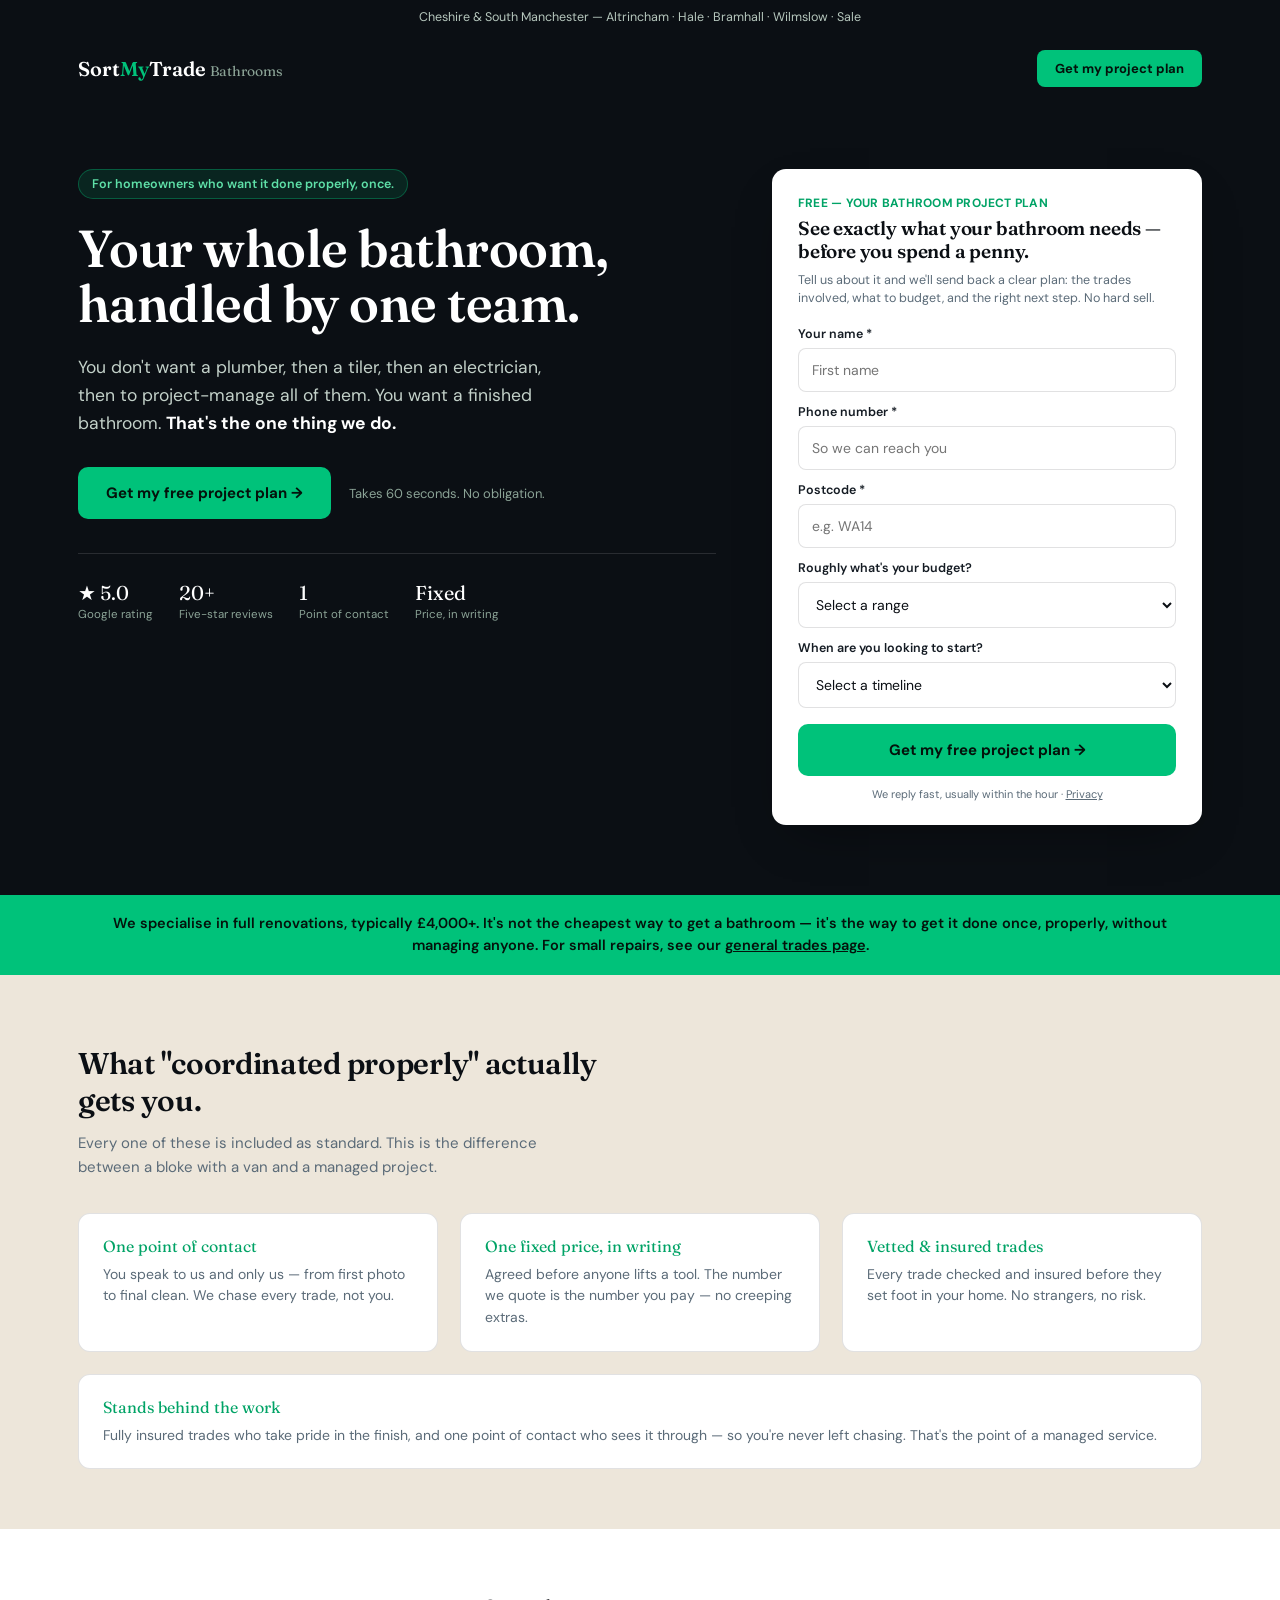
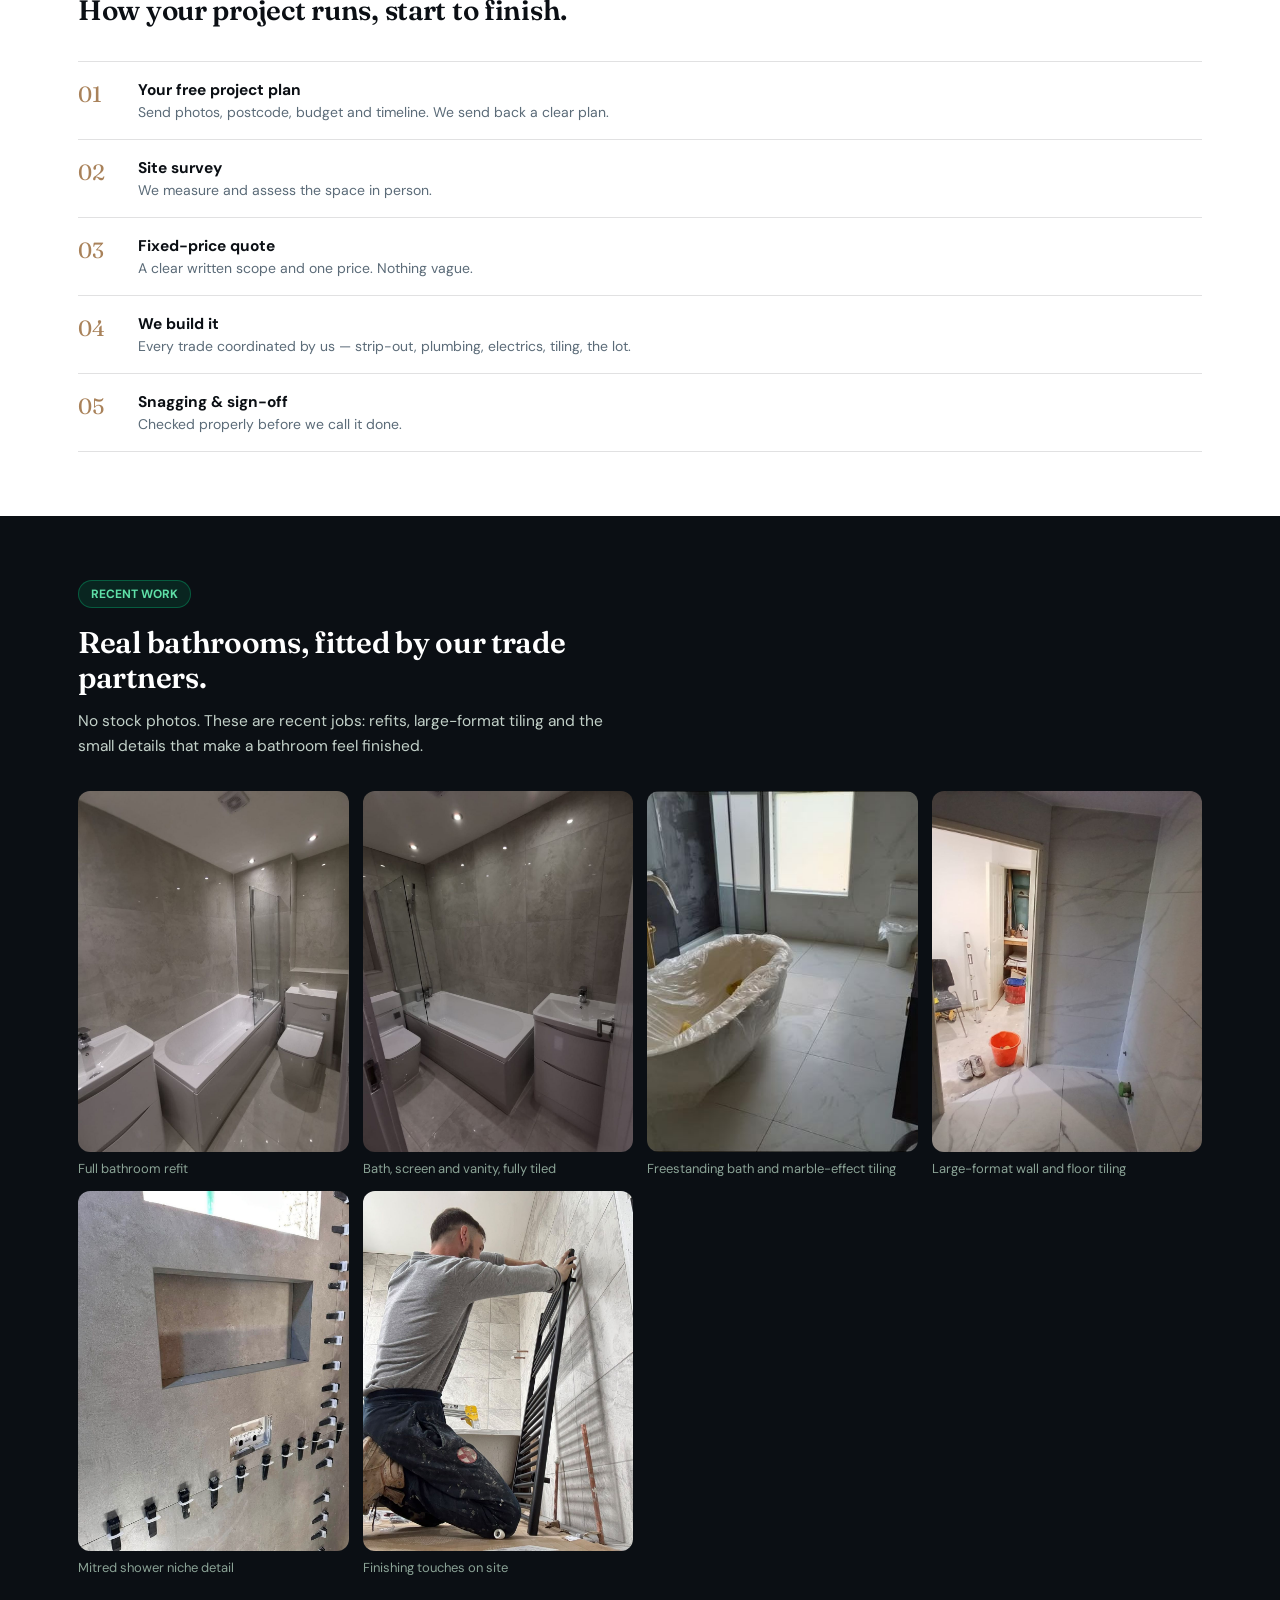
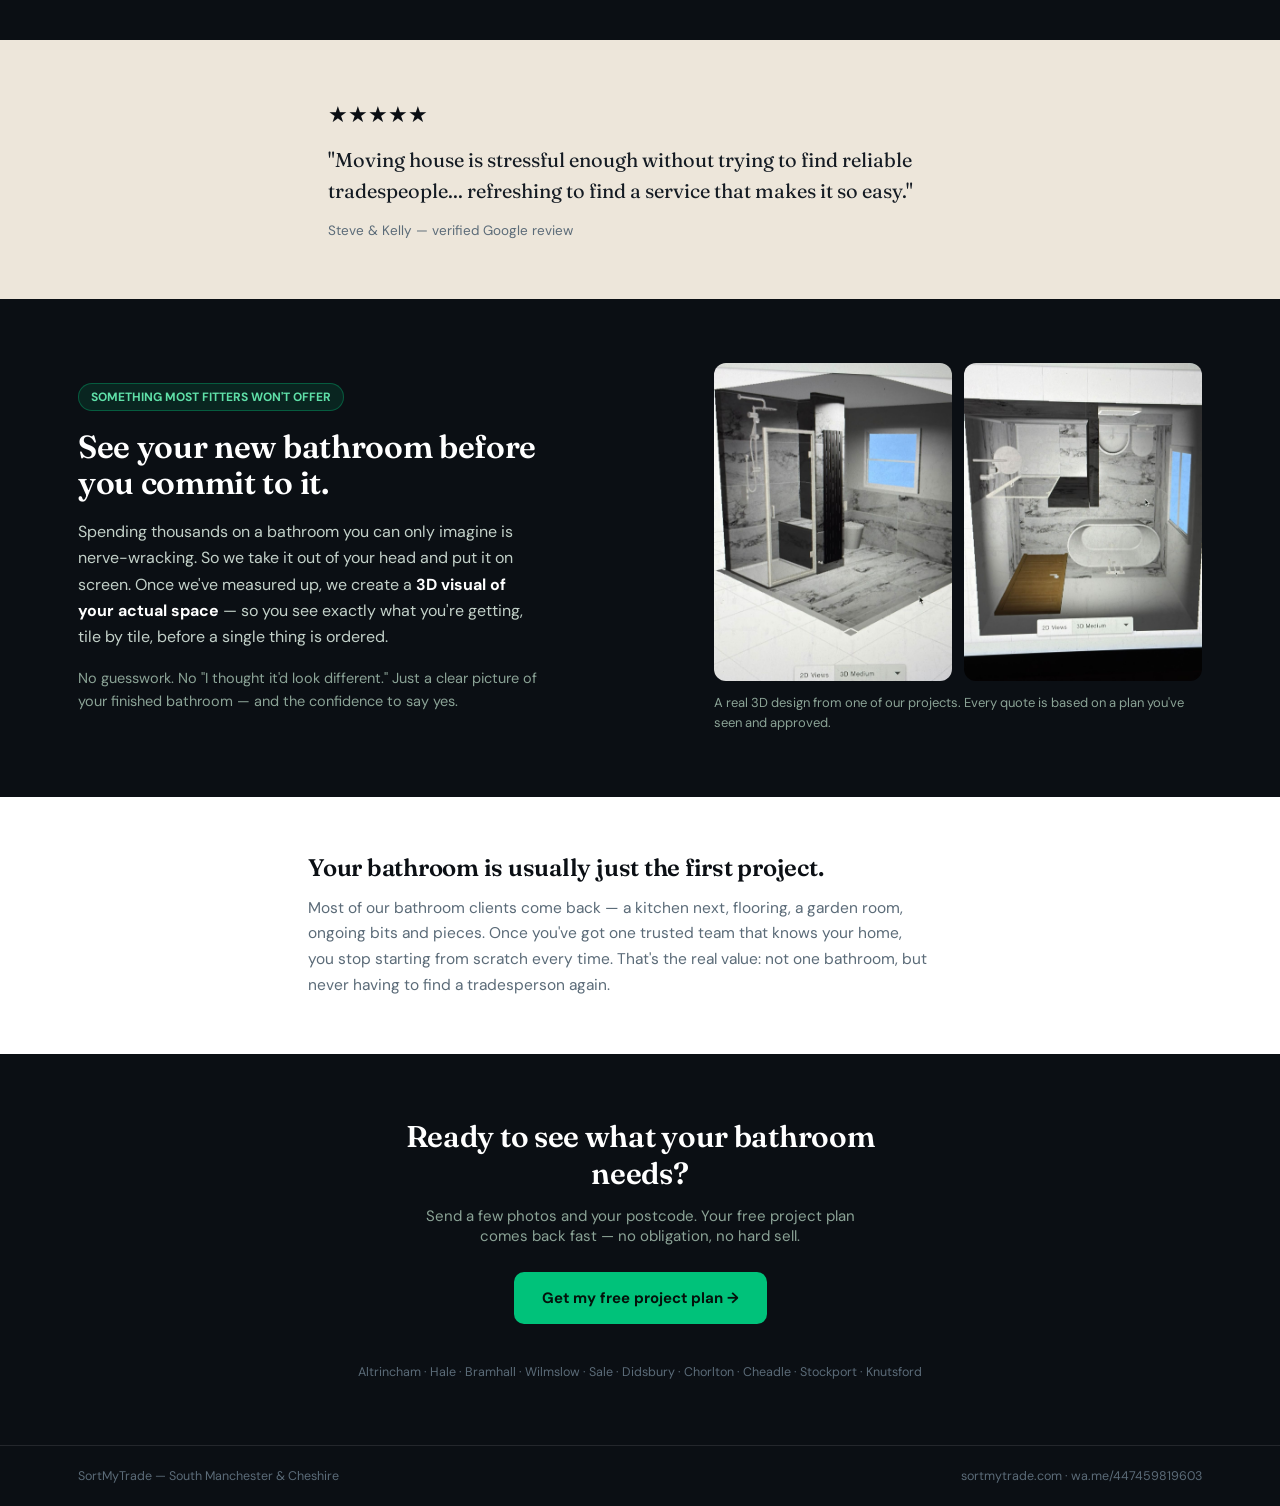
==== commit 9dabd8dc: "Add recent work gallery and real 3D designs to bathrooms page Adds a six-photo gallery of recent bat" ====
--- a/bathrooms.html
+++ b/bathrooms.html
@@ -1,4 +1,3 @@
-
 <!DOCTYPE html>
 <html lang="en">
 <head>
@@ -117,6 +116,23 @@
     </div>
   </div>
 
+  <!-- RECENT WORK GALLERY -->
+  <div style="background:var(--ink);padding:64px 0">
+    <div class="wrap">
+      <div style="display:inline-block;background:rgba(0,194,122,.12);border:1px solid rgba(0,194,122,.35);color:#5FE0A8;font-size:12px;font-weight:700;padding:5px 12px;border-radius:20px;margin-bottom:18px">RECENT WORK</div>
+      <h2 style="color:#fff;font-size:30px;line-height:1.15;max-width:560px">Real bathrooms, fitted by our trade partners.</h2>
+      <p style="color:#C3D1C9;font-size:15.5px;line-height:1.6;margin:14px 0 0;max-width:560px">No stock photos. These are recent jobs: refits, large-format tiling and the small details that make a bathroom feel finished.</p>
+      <div style="display:grid;grid-template-columns:repeat(auto-fill,minmax(250px,1fr));gap:14px;margin-top:32px">
+        <figure style="margin:0"><img src="images/bathrooms/finished-bathroom-1.jpg" alt="Finished grey bathroom with bath, glass screen, vanity unit and toilet" loading="lazy" style="width:100%;aspect-ratio:3/4;object-fit:cover;border-radius:12px;display:block"><figcaption style="color:#8BA396;font-size:13px;margin-top:8px">Full bathroom refit</figcaption></figure>
+        <figure style="margin:0"><img src="images/bathrooms/finished-bathroom-2.jpg" alt="The same finished bathroom from the doorway, with vanity unit, bath and toilet" loading="lazy" style="width:100%;aspect-ratio:3/4;object-fit:cover;border-radius:12px;display:block"><figcaption style="color:#8BA396;font-size:13px;margin-top:8px">Bath, screen and vanity, fully tiled</figcaption></figure>
+        <figure style="margin:0"><img src="images/bathrooms/freestanding-bath.jpg" alt="Freestanding bath with brushed gold taps on marble-effect floor tiles" loading="lazy" style="width:100%;aspect-ratio:3/4;object-fit:cover;border-radius:12px;display:block"><figcaption style="color:#8BA396;font-size:13px;margin-top:8px">Freestanding bath and marble-effect tiling</figcaption></figure>
+        <figure style="margin:0"><img src="images/bathrooms/marble-tiling.jpg" alt="Bathroom walls and floor in large marble-effect tiles" loading="lazy" style="width:100%;aspect-ratio:3/4;object-fit:cover;border-radius:12px;display:block"><figcaption style="color:#8BA396;font-size:13px;margin-top:8px">Large-format wall and floor tiling</figcaption></figure>
+        <figure style="margin:0"><img src="images/bathrooms/shower-niche.jpg" alt="Tiled recessed shower niche with mitred edges" loading="lazy" style="width:100%;aspect-ratio:3/4;object-fit:cover;border-radius:12px;display:block"><figcaption style="color:#8BA396;font-size:13px;margin-top:8px">Mitred shower niche detail</figcaption></figure>
+        <figure style="margin:0"><img src="images/bathrooms/towel-radiator-fit.jpg" alt="Fitter installing a black towel radiator on a tiled wall" loading="lazy" style="width:100%;aspect-ratio:3/4;object-fit:cover;border-radius:12px;display:block"><figcaption style="color:#8BA396;font-size:13px;margin-top:8px">Finishing touches on site</figcaption></figure>
+      </div>
+    </div>
+  </div>
+
   <div style="background:var(--stone);padding:60px 0">
     <div class="wrap" style="max-width:680px">
       <div style="font-family:'Fraunces',serif;font-size:22px">★★★★★</div>
@@ -139,11 +155,11 @@
         </p>
       </div>
       <div style="flex:1 1 320px;min-width:280px">
-        <div style="background:#141B23;border:1px solid rgba(255,255,255,.1);border-radius:14px;padding:30px;text-align:center">
-          <div style="font-family:'Fraunces',serif;font-size:44px;color:var(--emerald)">3D</div>
-          <div style="font-family:'Fraunces',serif;font-size:19px;color:#fff;margin-top:6px">Design visual included</div>
-          <div style="font-size:13px;color:#8BA396;margin-top:10px;line-height:1.55">Professional measurement &amp; a full 3D render of your space, as part of the design stage — so your quote is based on a plan you've actually seen and approved.</div>
-        </div>
+        <div style="display:grid;grid-template-columns:1fr 1fr;gap:12px">
+          <img src="images/bathrooms/3d-design-shower.jpg" alt="3D design of a bathroom with walk-in shower, marble-effect tiles and black radiator" loading="lazy" style="width:100%;aspect-ratio:3/4;object-fit:cover;border-radius:12px;display:block">
+          <img src="images/bathrooms/3d-design-plan.jpg" alt="3D overhead view of the same bathroom layout with bath, basin, toilet and shower" loading="lazy" style="width:100%;aspect-ratio:3/4;object-fit:cover;border-radius:12px;display:block">
+        </div>
+        <div style="font-size:13px;color:#8BA396;margin-top:12px;line-height:1.55">A real 3D design from one of our projects. Every quote is based on a plan you've seen and approved.</div>
       </div>
     </div>
   </div>
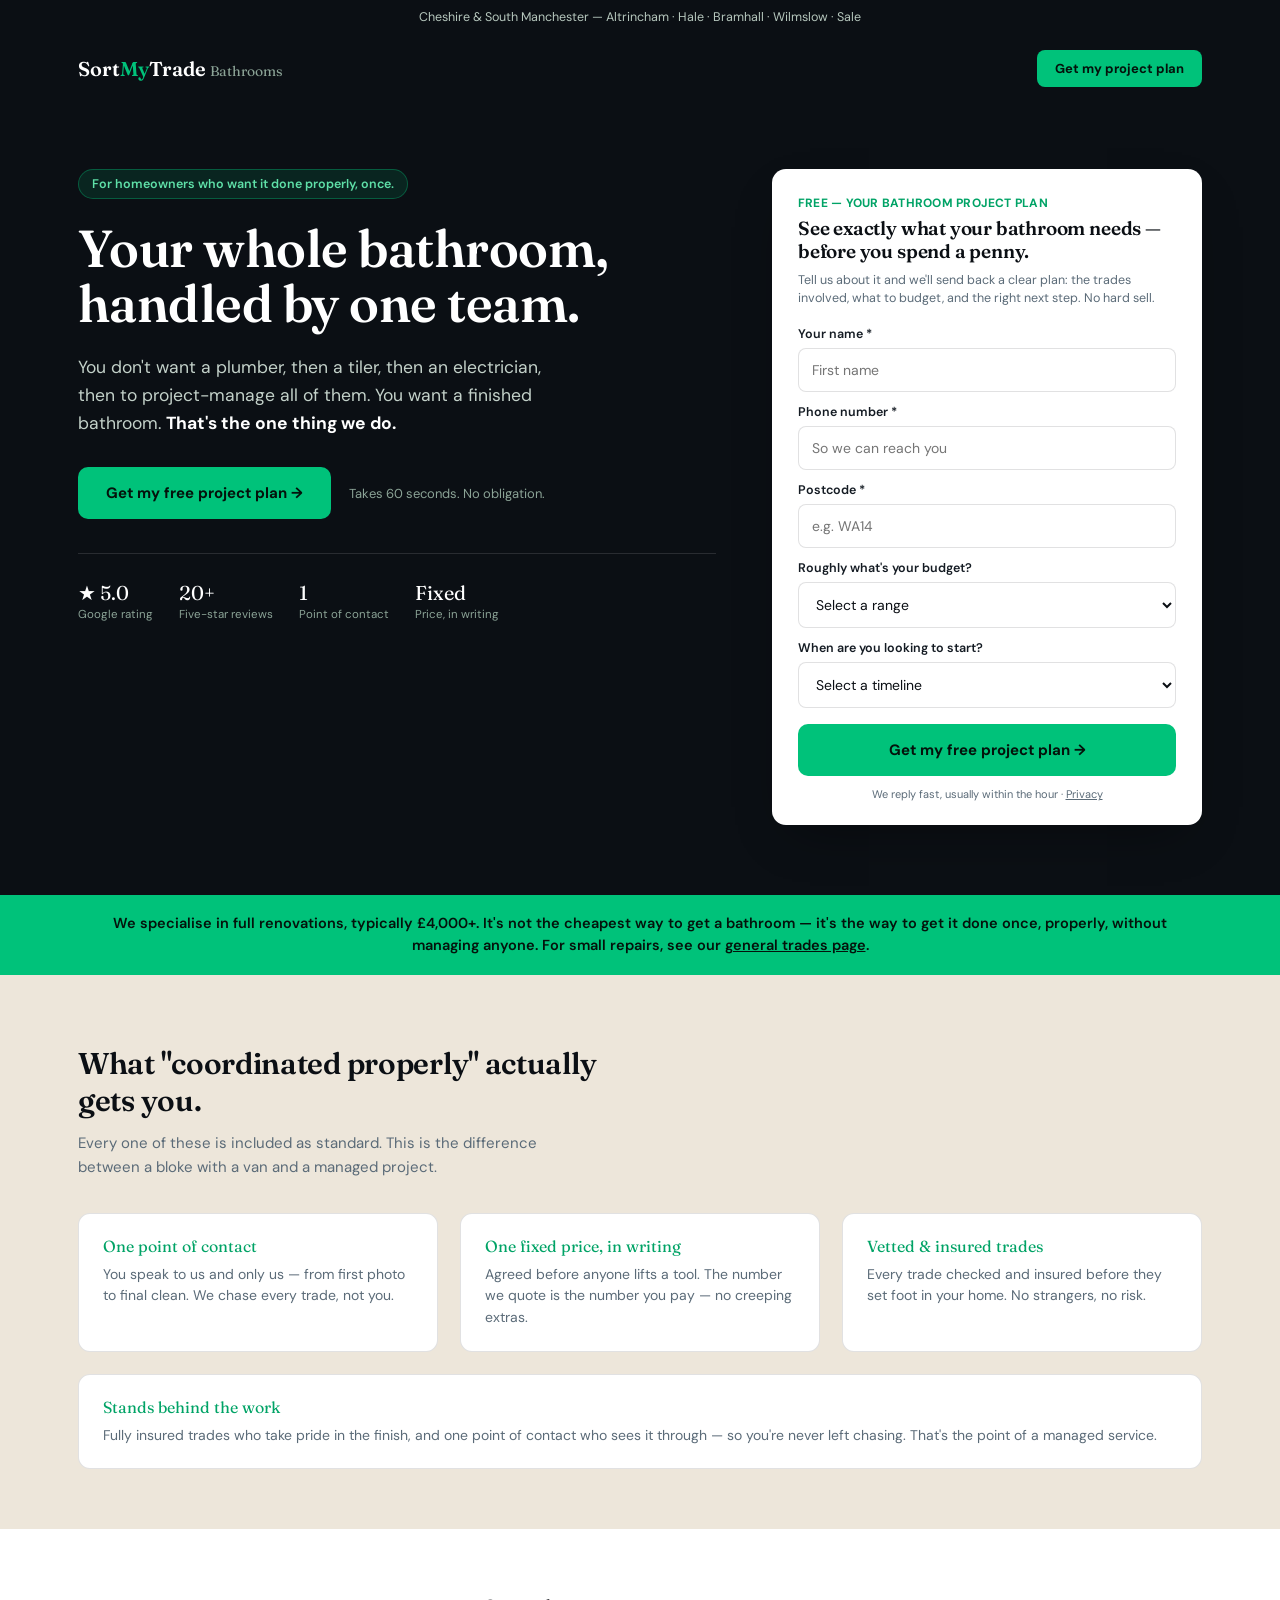
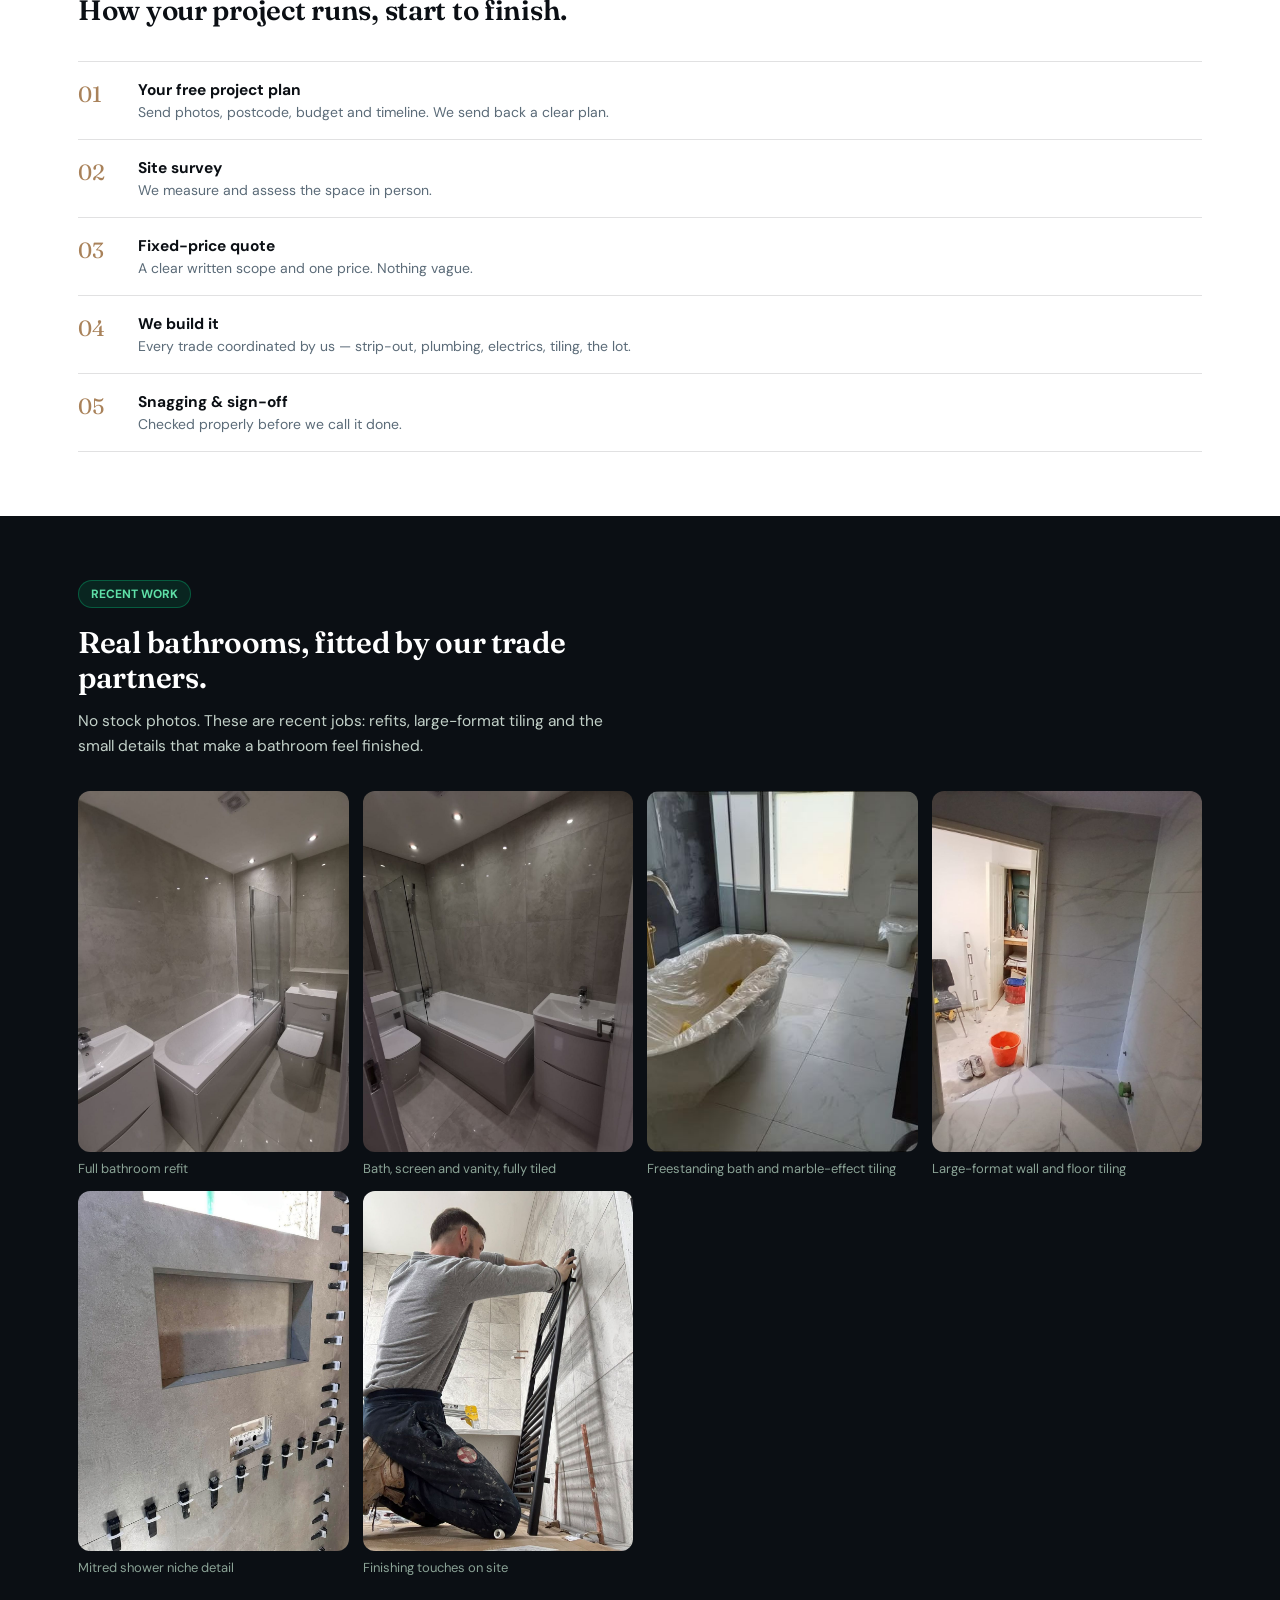
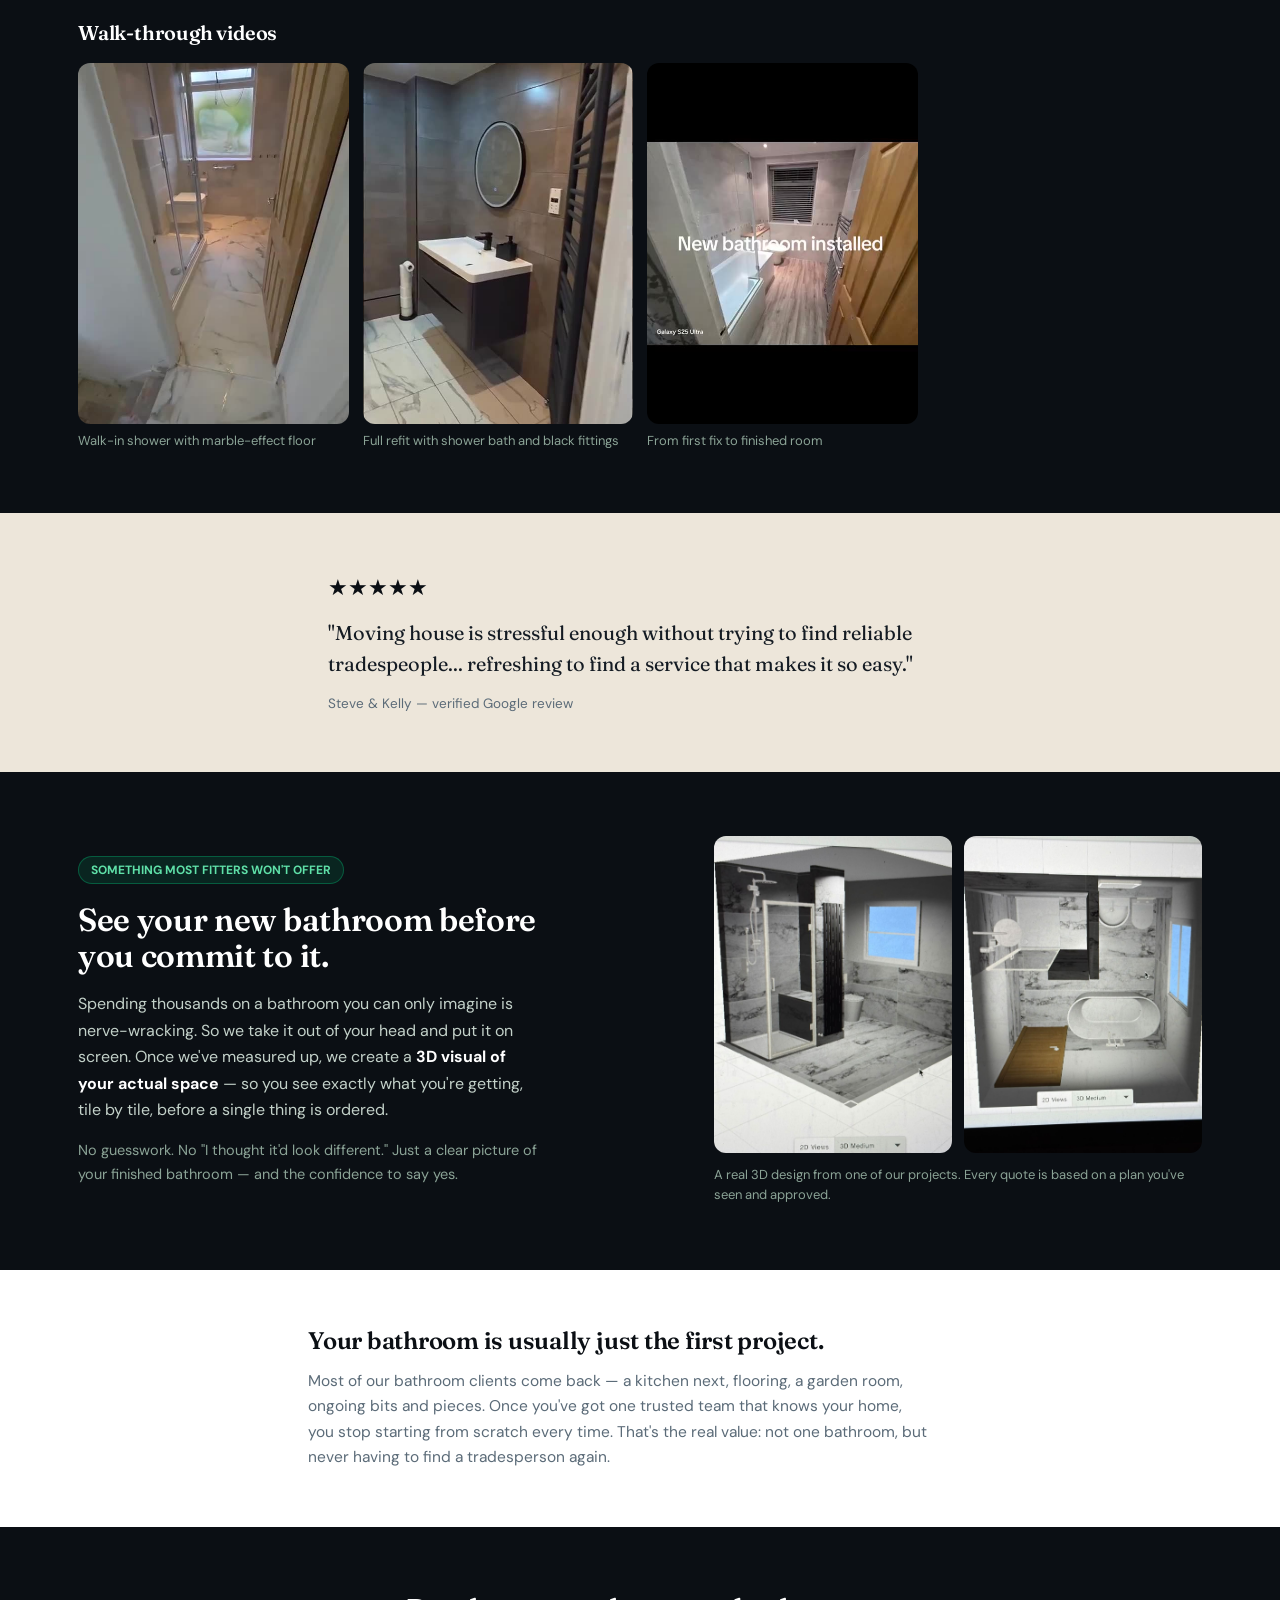
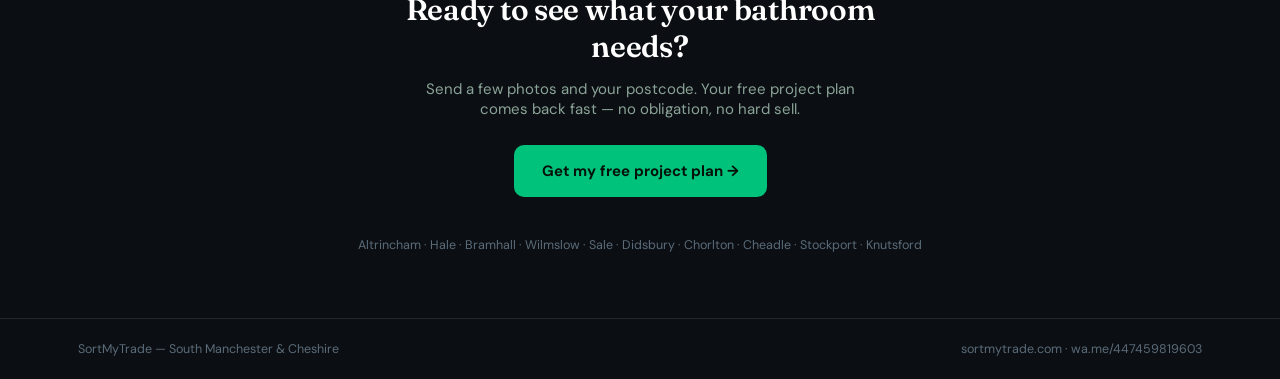
==== commit 55cfa726: "Add bathroom walk-through videos to recent work section Co-Authored-By: Claude Opus 5.5 <noreply@ant" ====
--- a/bathrooms.html
+++ b/bathrooms.html
@@ -130,6 +130,12 @@
         <figure style="margin:0"><img src="images/bathrooms/shower-niche.jpg" alt="Tiled recessed shower niche with mitred edges" loading="lazy" style="width:100%;aspect-ratio:3/4;object-fit:cover;border-radius:12px;display:block"><figcaption style="color:#8BA396;font-size:13px;margin-top:8px">Mitred shower niche detail</figcaption></figure>
         <figure style="margin:0"><img src="images/bathrooms/towel-radiator-fit.jpg" alt="Fitter installing a black towel radiator on a tiled wall" loading="lazy" style="width:100%;aspect-ratio:3/4;object-fit:cover;border-radius:12px;display:block"><figcaption style="color:#8BA396;font-size:13px;margin-top:8px">Finishing touches on site</figcaption></figure>
       </div>
+      <h3 style="color:#fff;font-size:20px;margin:44px 0 0">Walk-through videos</h3>
+      <div style="display:grid;grid-template-columns:repeat(auto-fill,minmax(250px,1fr));gap:14px;margin-top:18px">
+        <figure style="margin:0"><video src="images/bathrooms/walk-in-shower-tour.mp4" poster="images/bathrooms/walk-in-shower-tour-poster.jpg" autoplay muted loop playsinline preload="metadata" aria-label="Video walk-through of a finished walk-in shower with marble-effect floor tiles" style="width:100%;aspect-ratio:3/4;object-fit:cover;border-radius:12px;display:block;background:#0b1a14"></video><figcaption style="color:#8BA396;font-size:13px;margin-top:8px">Walk-in shower with marble-effect floor</figcaption></figure>
+        <figure style="margin:0"><video src="images/bathrooms/grey-bathroom-tour.mp4" poster="images/bathrooms/grey-bathroom-tour-poster.jpg" autoplay muted loop playsinline preload="metadata" aria-label="Video walk-through of a finished grey bathroom with black towel radiator and shower bath" style="width:100%;aspect-ratio:3/4;object-fit:cover;border-radius:12px;display:block;background:#0b1a14"></video><figcaption style="color:#8BA396;font-size:13px;margin-top:8px">Full refit with shower bath and black fittings</figcaption></figure>
+        <figure style="margin:0"><video src="images/bathrooms/install-progress.mp4" poster="images/bathrooms/install-progress-poster.jpg" autoplay muted loop playsinline preload="metadata" aria-label="Video of a bathroom installation from first fix to finished room" style="width:100%;aspect-ratio:3/4;object-fit:cover;border-radius:12px;display:block;background:#0b1a14"></video><figcaption style="color:#8BA396;font-size:13px;margin-top:8px">From first fix to finished room</figcaption></figure>
+      </div>
     </div>
   </div>
 
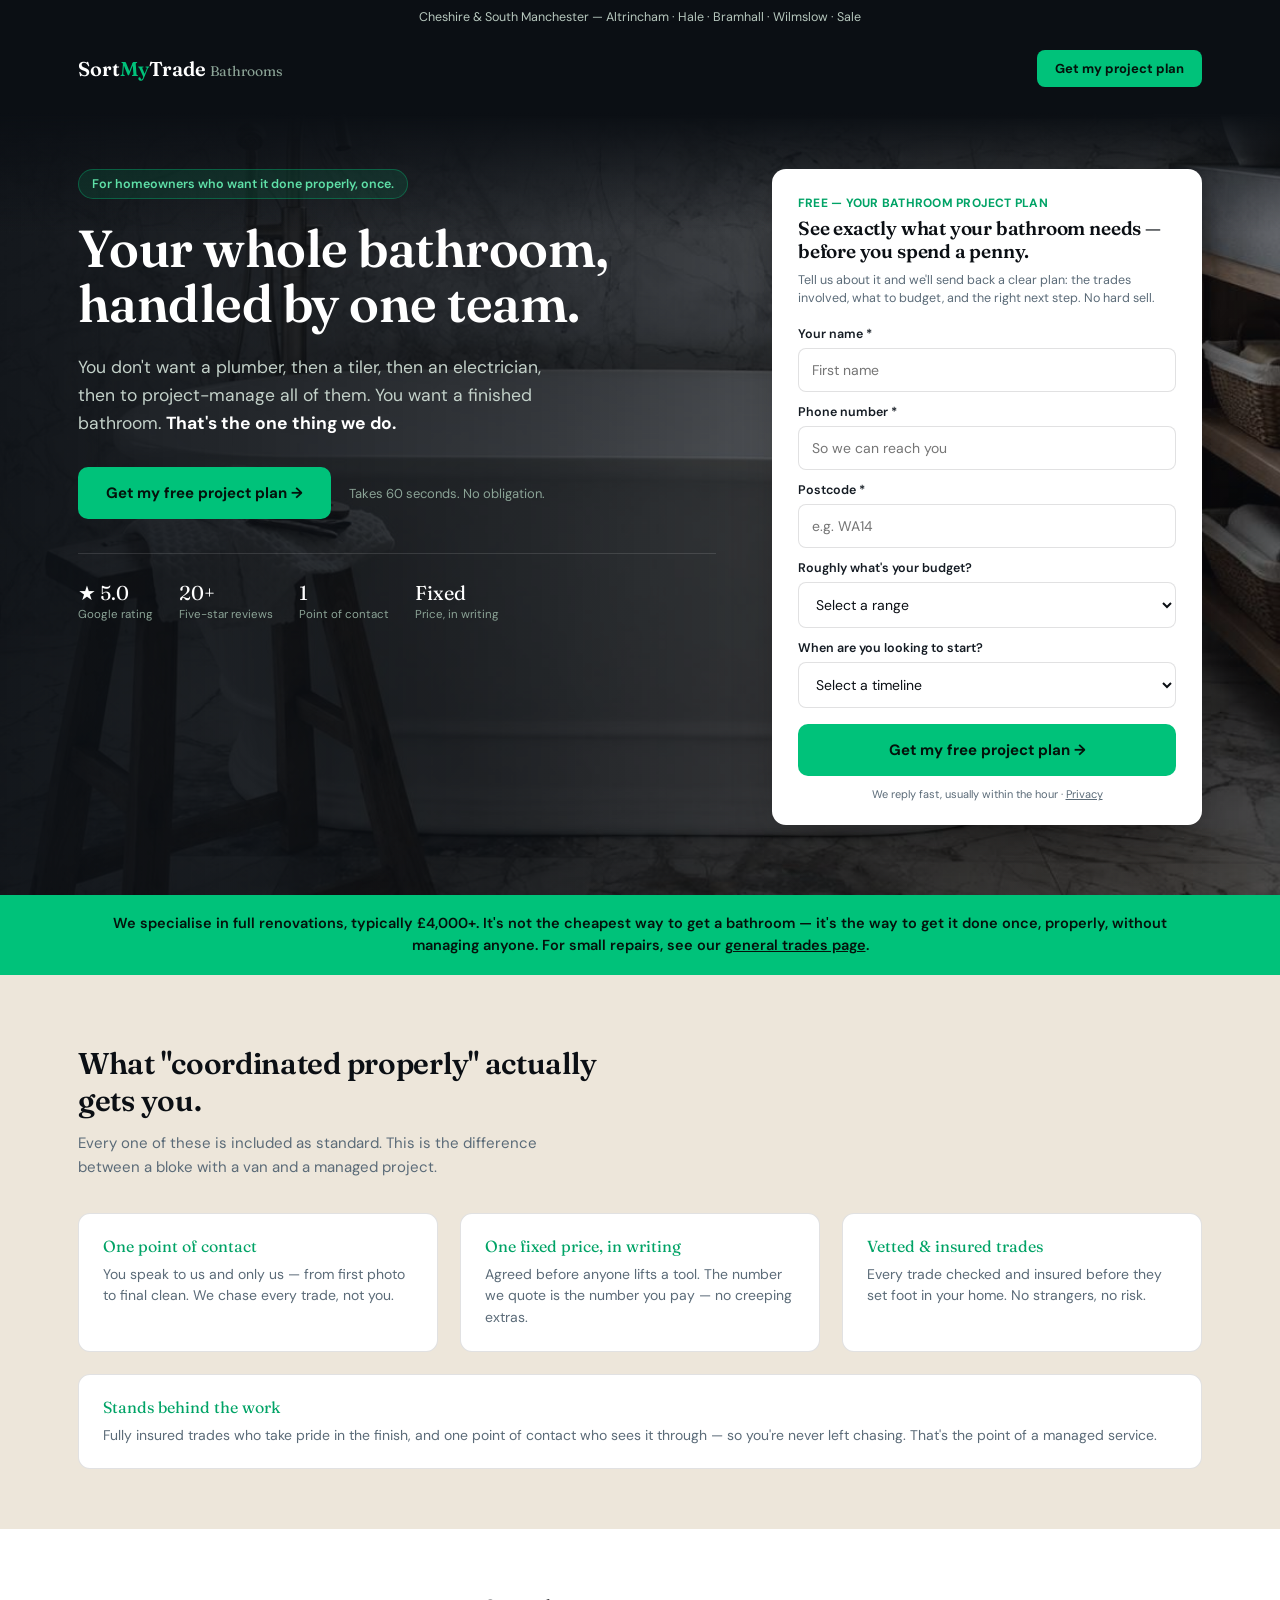
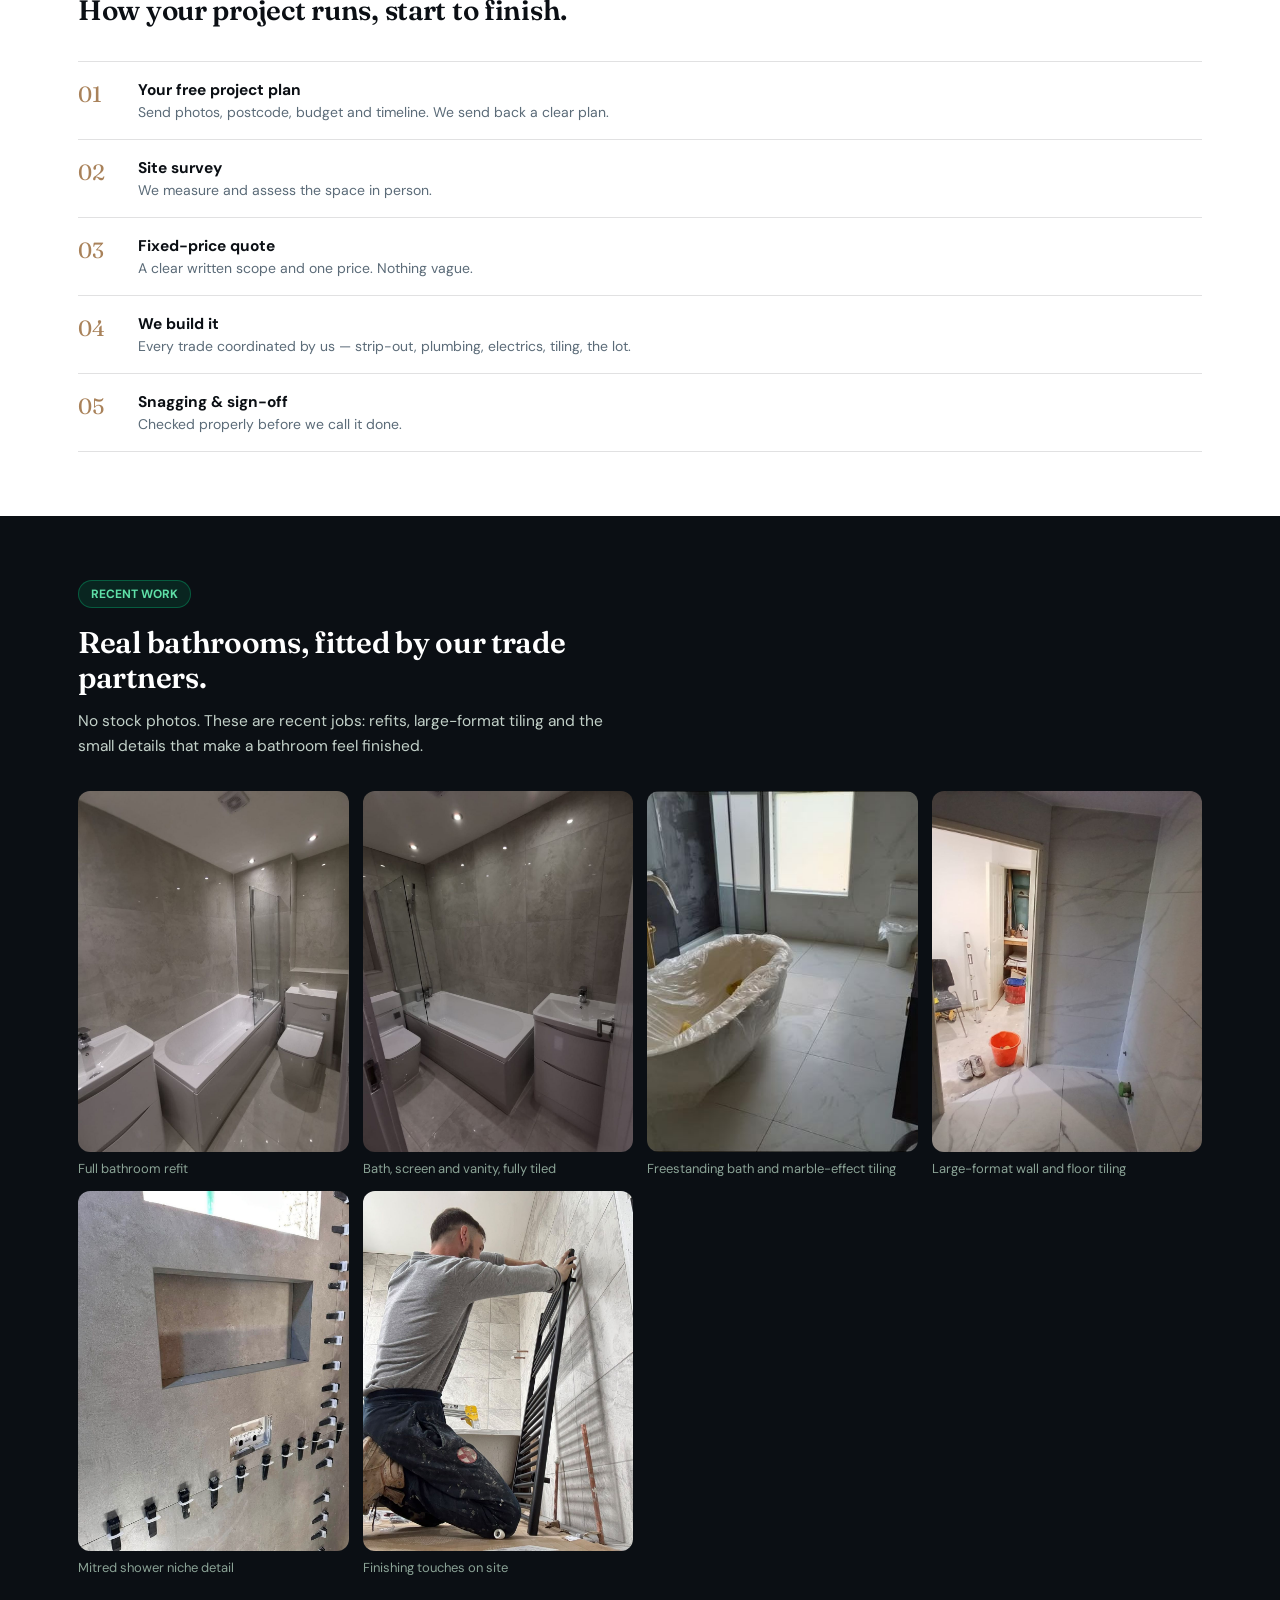
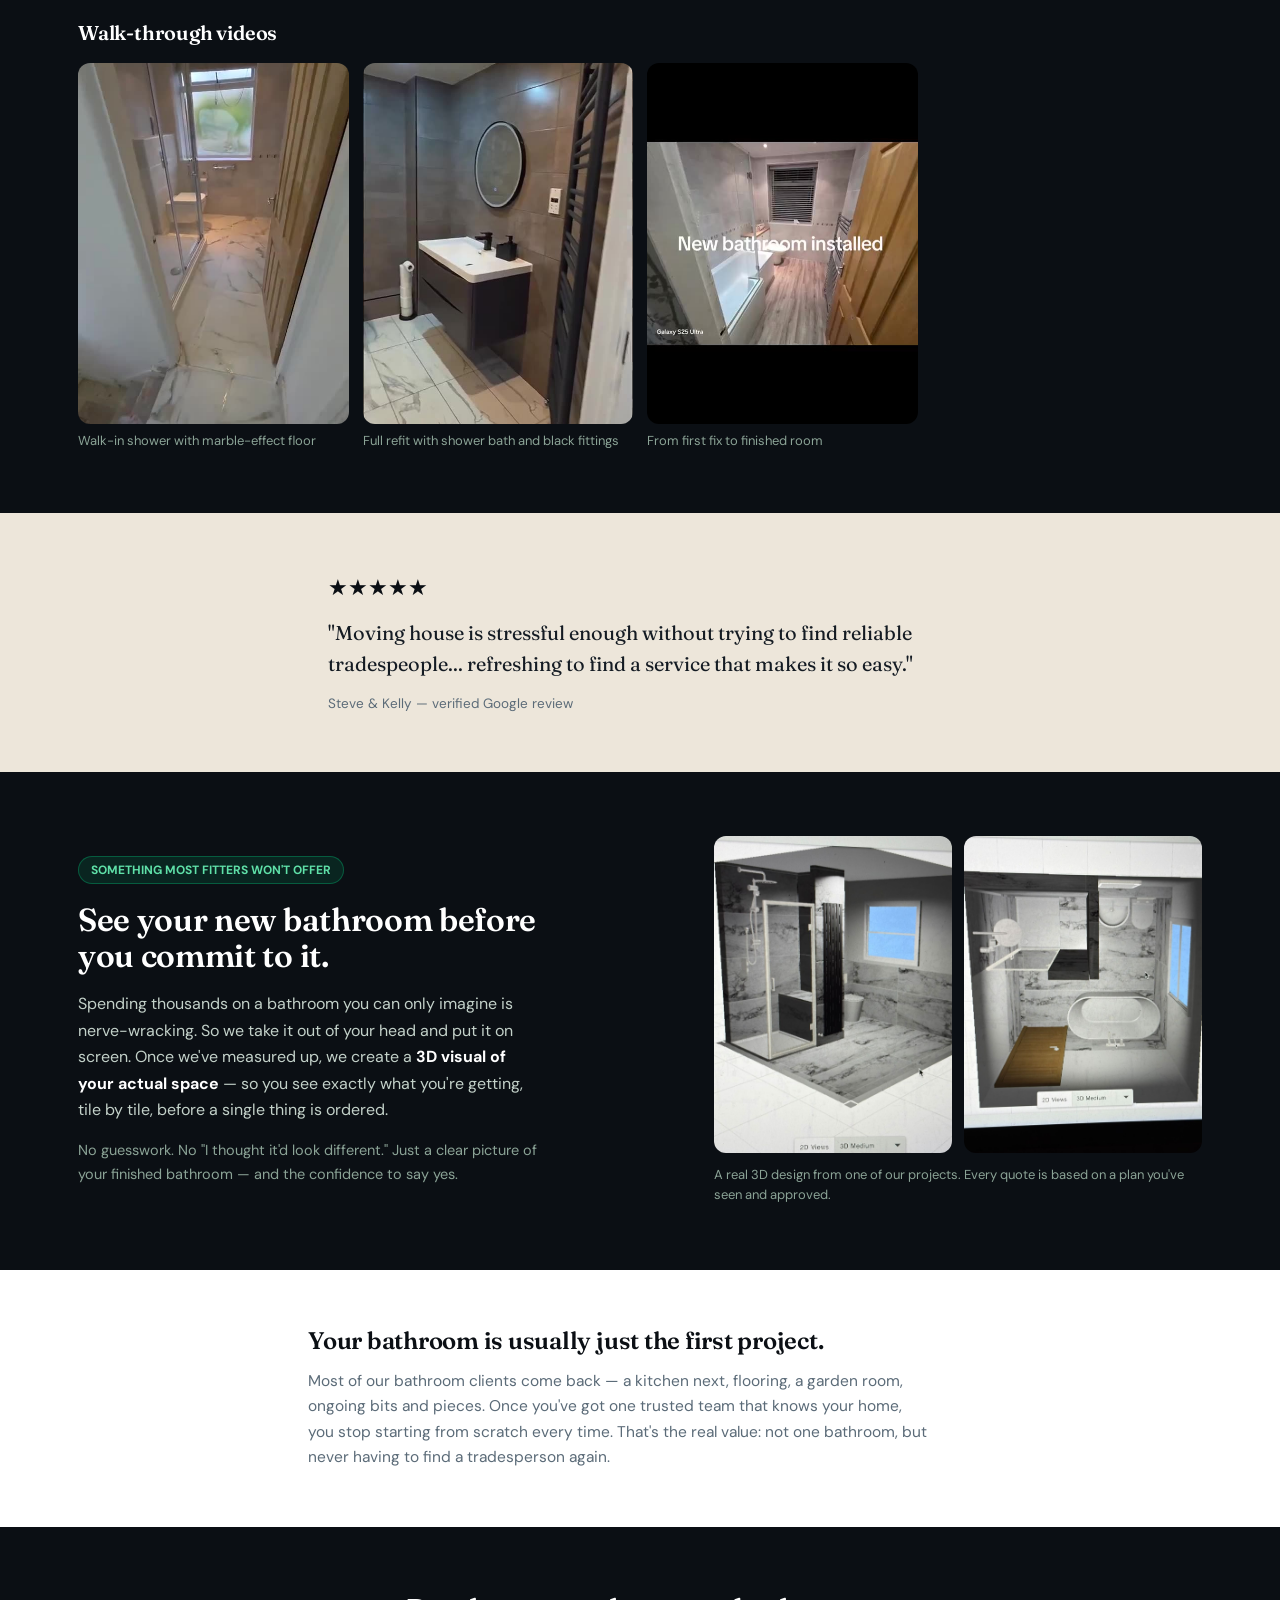
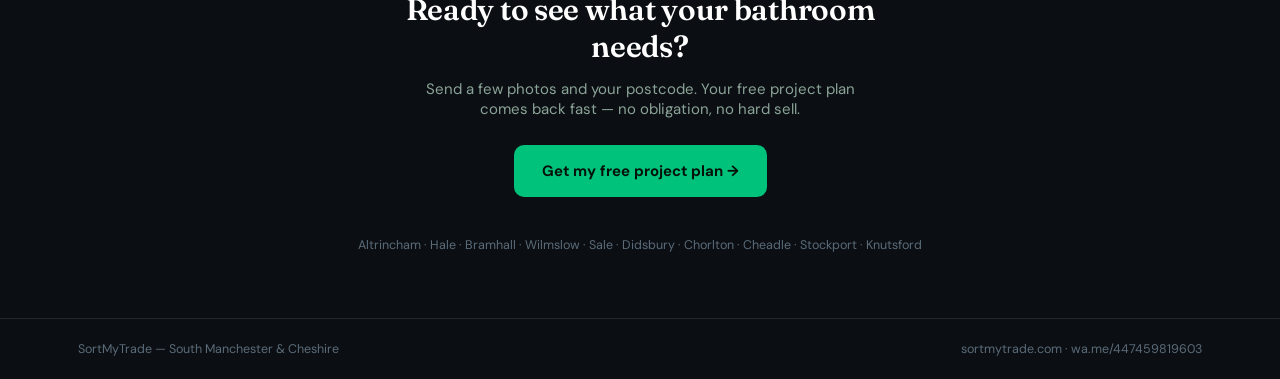
==== commit 023ab594: "Bathrooms page: restore freestanding-bath hero background Co-Authored-By: Claude Opus 5.5 <noreply@a" ====
--- a/bathrooms.html
+++ b/bathrooms.html
@@ -14,6 +14,7 @@
 <meta name="viewport" content="width=device-width, initial-scale=1, viewport-fit=cover">
 <title>Bathroom Renovations, Coordinated Properly — SortMyTrade | South Manchester & Cheshire</title>
 <meta name="description" content="One team, one fixed price, one point of contact. We coordinate your entire bathroom renovation so you never chase a tradesperson again. Free bathroom project plan.">
+<link rel="preload" as="image" href="hero-bg.jpg">
 <link rel="preconnect" href="https://fonts.googleapis.com">
 <link rel="preconnect" href="https://fonts.gstatic.com" crossorigin>
 <link rel="stylesheet" href="https://fonts.googleapis.com/css2?family=Fraunces:opsz,wght@9..144,400;9..144,600&family=DM+Sans:wght@400;500;600;700&display=swap">
@@ -32,7 +33,8 @@
   select:focus,input:focus{outline:2px solid var(--emerald-deep);outline-offset:1px}
   label{font-size:12.5px;font-weight:600;color:var(--ink2);display:block;margin-bottom:6px}
   .hero-row,.proc-row{display:flex}
-  @media(max-width:760px){.hero-h1{font-size:36px !important}.hero-row{flex-direction:column !important}.proc-row{flex-direction:column !important}.stack-mob{flex-direction:column !important}}
+  .hero-bg{background:linear-gradient(180deg,var(--ink) 0,rgba(11,15,20,0) 120px),linear-gradient(90deg,rgba(11,15,20,.95) 0%,rgba(11,15,20,.8) 42%,rgba(11,15,20,.45) 100%),url('hero-bg.jpg') center/cover no-repeat var(--ink)}
+  @media(max-width:760px){.hero-bg{background:linear-gradient(180deg,var(--ink) 0,rgba(11,15,20,.6) 70px,rgba(11,15,20,.72) 380px,var(--ink) 640px),url('hero-bg.jpg') 50% 0/auto 640px no-repeat var(--ink)}.hero-h1{font-size:36px !important}.hero-row{flex-direction:column !important}.proc-row{flex-direction:column !important}.stack-mob{flex-direction:column !important}}
 </style>
 </head>
 <body>
@@ -47,7 +49,7 @@
     </div>
   </div>
 
-  <div style="background:var(--ink);padding:56px 0 70px">
+  <div class="hero-bg" style="padding:56px 0 70px">
     <div class="wrap hero-row" style="gap:56px;align-items:flex-start;flex-wrap:wrap">
       <div style="flex:1 1 490px;min-width:300px">
         <div style="display:inline-block;background:rgba(0,194,122,.12);border:1px solid rgba(0,194,122,.35);color:#5FE0A8;font-size:12.5px;font-weight:600;padding:6px 13px;border-radius:20px;margin-bottom:22px">For homeowners who want it done properly, once.</div>
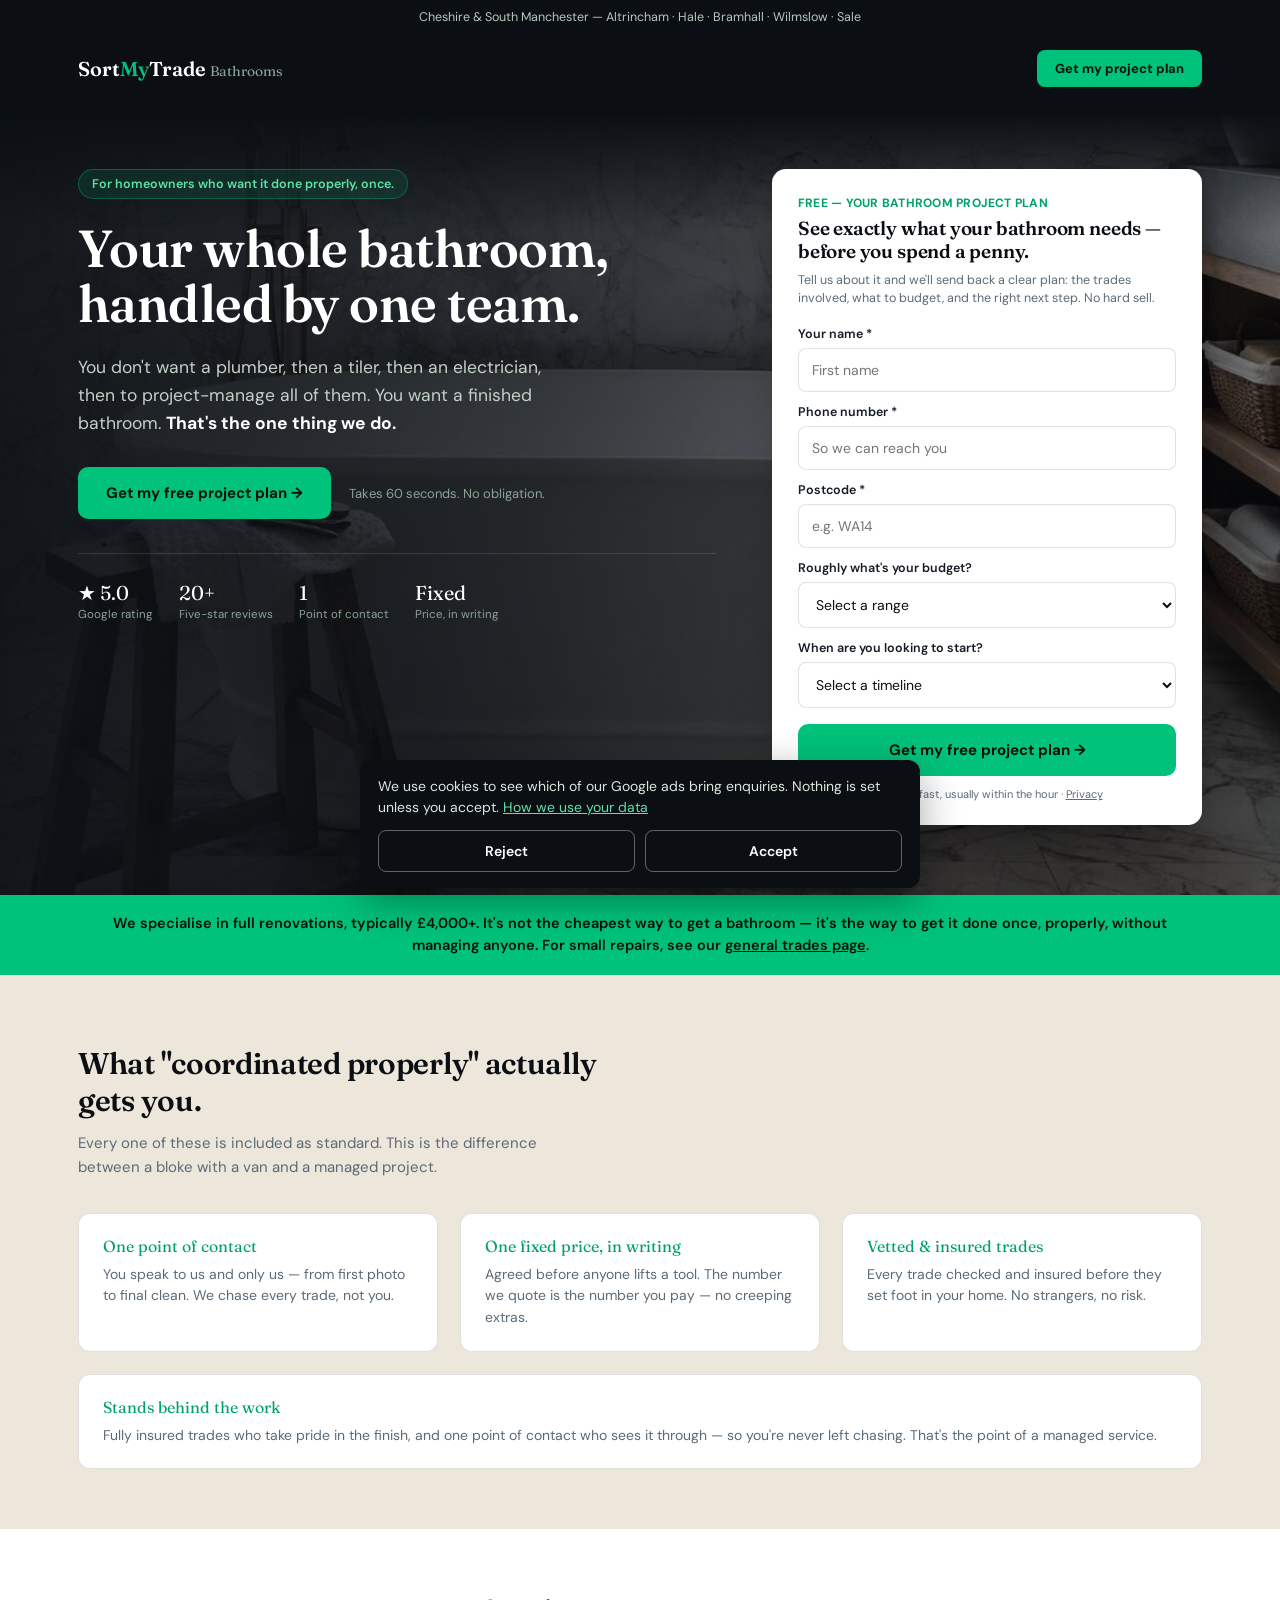
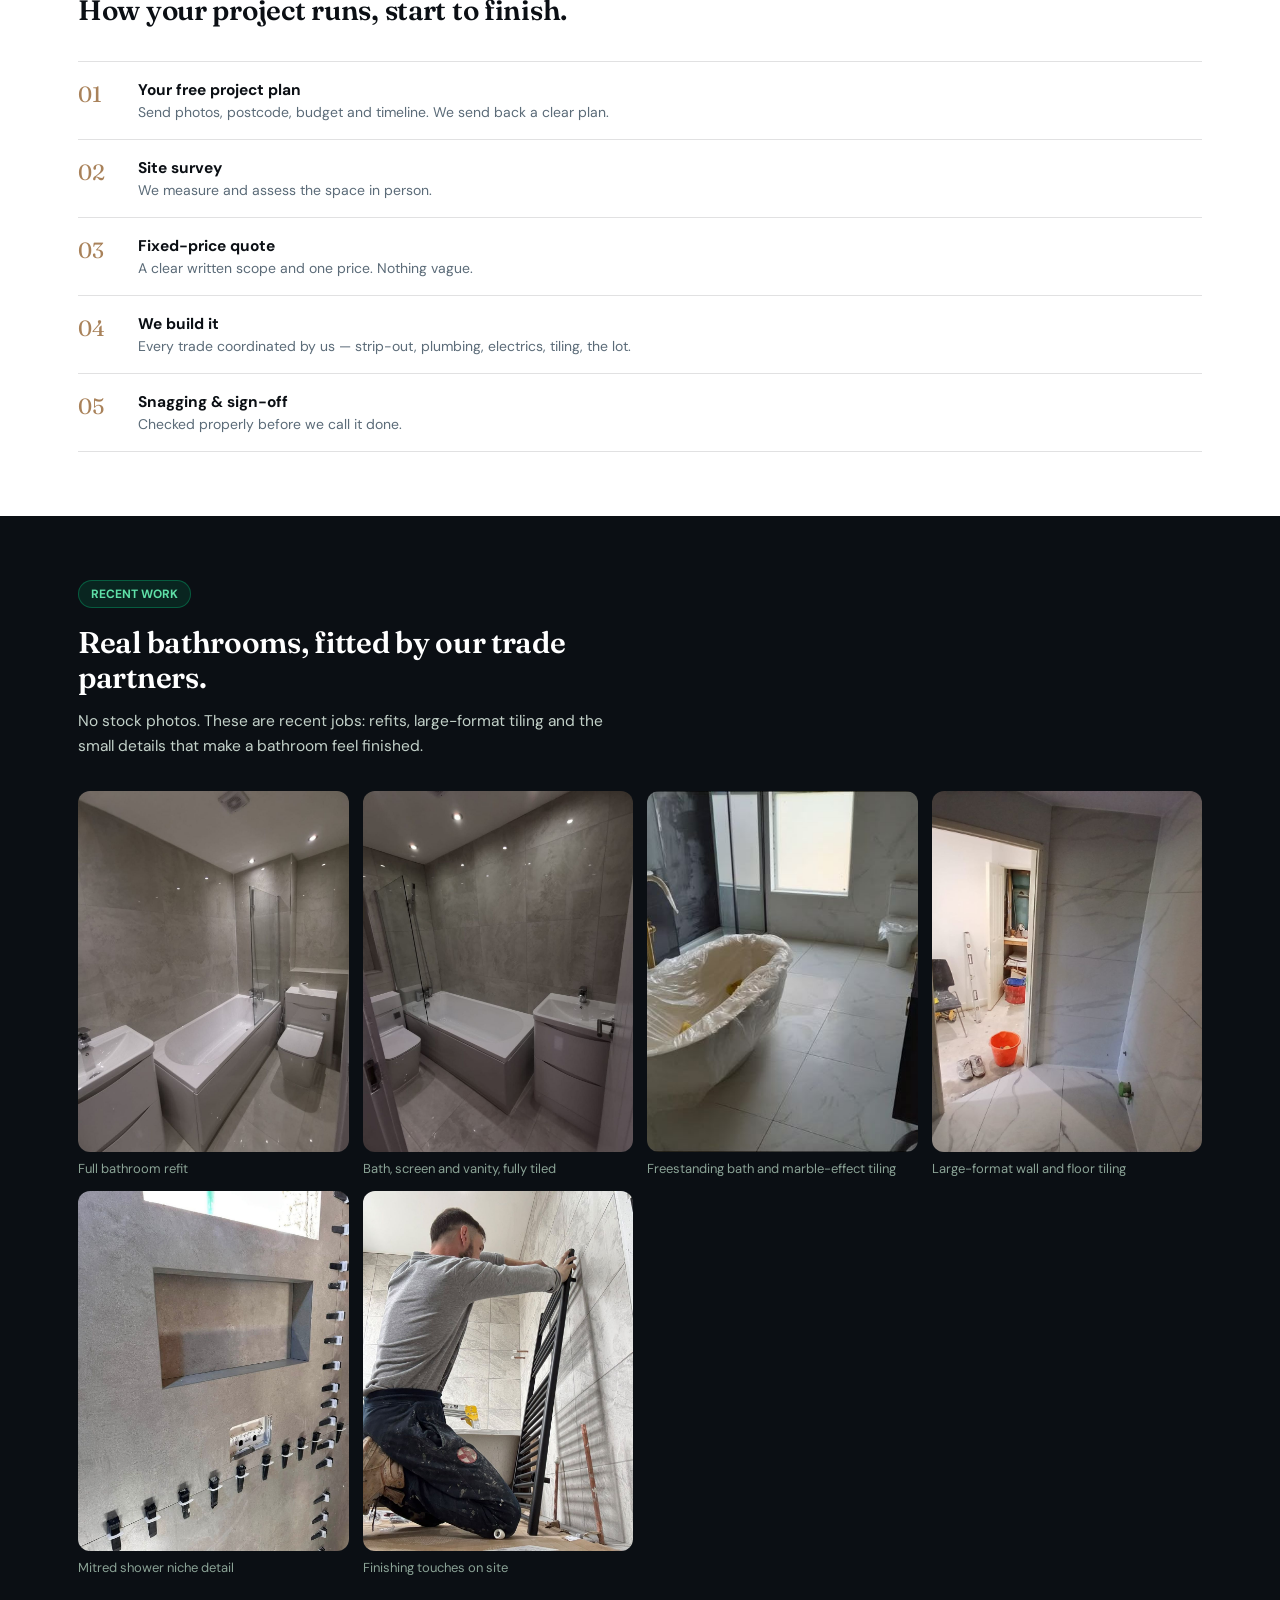
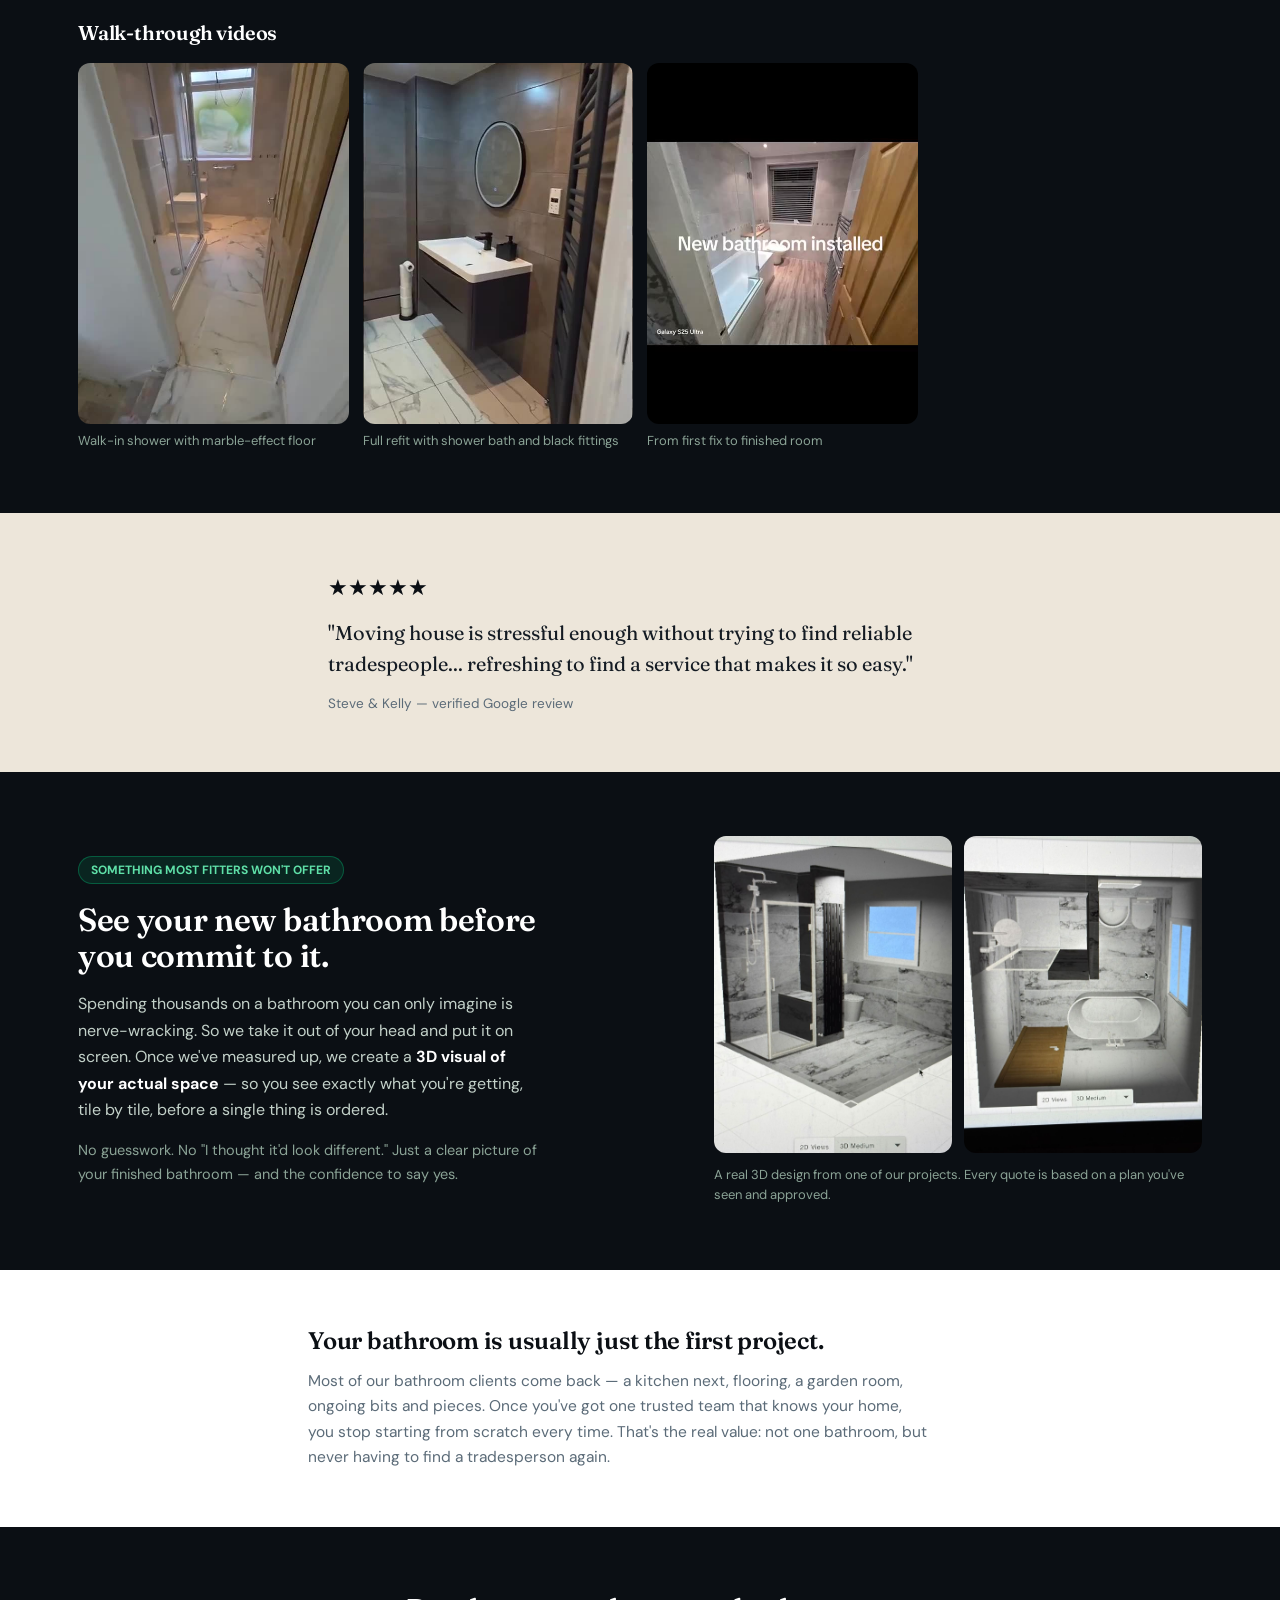
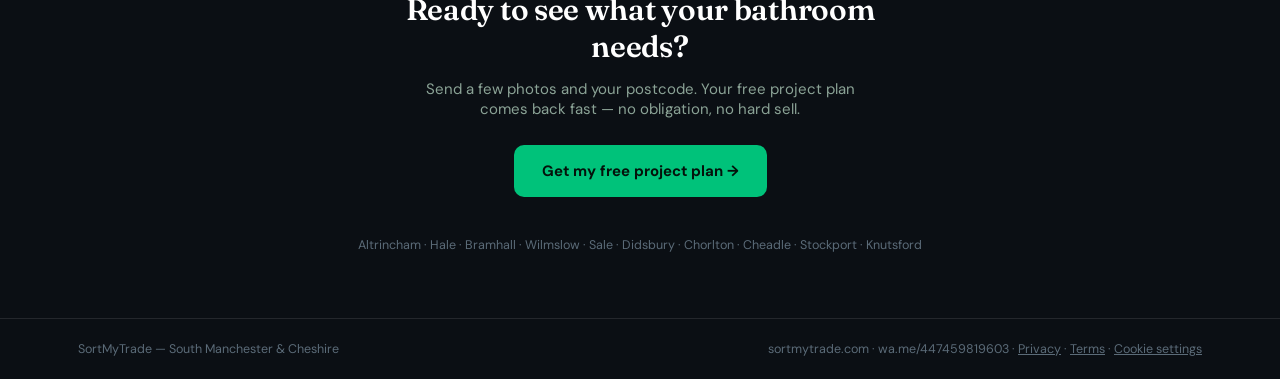
==== commit c7119505: "Track leads properly: conversions, click IDs, consent, privacy policy - Turn on Google Ads conversio" ====
--- a/bathrooms.html
+++ b/bathrooms.html
@@ -1,11 +1,16 @@
 <!DOCTYPE html>
 <html lang="en">
 <head>
-<!-- Google tag (gtag.js) -->
-<script async src="https://www.googletagmanager.com/gtag/js?id=AW-18396685081"></script>
+<!-- Google tag (gtag.js) with Consent Mode: ad cookies stay off until the visitor accepts (site-tracking.js) -->
 <script>
   window.dataLayer = window.dataLayer || [];
   function gtag(){dataLayer.push(arguments);}
+  gtag('consent', 'default', {ad_storage:'denied', ad_user_data:'denied', ad_personalization:'denied', analytics_storage:'denied', wait_for_update:500});
+  try { if (localStorage.getItem('smt_consent') === 'granted') { gtag('consent', 'update', {ad_storage:'granted', ad_user_data:'granted', ad_personalization:'granted', analytics_storage:'granted'}); } } catch (e) {}
+  gtag('set', 'url_passthrough', true);
+</script>
+<script async src="https://www.googletagmanager.com/gtag/js?id=AW-18396685081"></script>
+<script>
   gtag('js', new Date());
   gtag('config', 'AW-18396685081');
 </script>
@@ -191,10 +196,11 @@
   <div style="background:var(--ink);padding:22px 0;border-top:1px solid rgba(255,255,255,.1)">
     <div class="wrap" style="display:flex;justify-content:space-between;flex-wrap:wrap;gap:10px">
       <div style="font-size:12.5px;color:#5B6B78">SortMyTrade — South Manchester &amp; Cheshire</div>
-      <div style="font-size:12.5px;color:#5B6B78">sortmytrade.com · wa.me/447459819603</div>
+      <div style="font-size:12.5px;color:#5B6B78">sortmytrade.com · wa.me/447459819603 · <a href="privacy.html" style="text-decoration:underline">Privacy</a> · <a href="terms.html" style="text-decoration:underline">Terms</a> · <a href="#" data-cookie-settings style="text-decoration:underline">Cookie settings</a></div>
     </div>
   </div>
 </div>
+<script src="site-tracking.js"></script>
 <script>
   var WA_NUMBER='447459819603';
   function waLink(t){return 'https://wa.me/'+WA_NUMBER+'?text='+encodeURIComponent(t);}
@@ -229,6 +235,8 @@
 
     // --- LEAD CAPTURE (Formspree) ---
     // Posts the lead to your inbox instantly, even if they never open WhatsApp.
+    // gclid = the Google Ads click ID: keep it with the lead so a won job can be uploaded to Google Ads.
+    var ids = (window.smt && smt.clickIds()) || {};
     try{
       fetch('https://formspree.io/f/xdeavvne', {
         method: 'POST',
@@ -239,13 +247,17 @@
           postcode: v.postcode,
           budget: v.budget || 'not given',
           timeline: v.timeline || 'not given',
-          source: 'Bathroom landing page'
+          source: 'Bathroom landing page',
+          gclid: ids.gclid || '',
+          gbraid: ids.gbraid || '',
+          wbraid: ids.wbraid || '',
+          submitted_at: new Date().toISOString()
         })
       }).catch(function(){ /* fail silently — user still gets the WhatsApp option */ });
     }catch(e){}
 
-    // --- GOOGLE ADS CONVERSION: form submit ---
-    // gtag('event','conversion',{'send_to':'AW-XXXXXXXXX/FORM_SUBMIT_LABEL'});
+    // --- GOOGLE ADS CONVERSION: form submit ("Submit lead form") ---
+    if (window.smt) smt.conv('lead');
 
     // Confirm + reveal the WhatsApp option
     var btn=this;
@@ -257,8 +269,7 @@
   // STEP 2 — optional WhatsApp continue (tracked separately)
   document.getElementById('waCta').addEventListener('click',function(){
     var v=getVals();
-    // --- GOOGLE ADS CONVERSION: whatsapp click ---
-    // gtag('event','conversion',{'send_to':'AW-XXXXXXXXX/WHATSAPP_LABEL'});
+    // No conversion here: this person was already counted when the form was sent.
     window.open(waLink(buildMsg(v)),'_blank');
   });
 </script>
